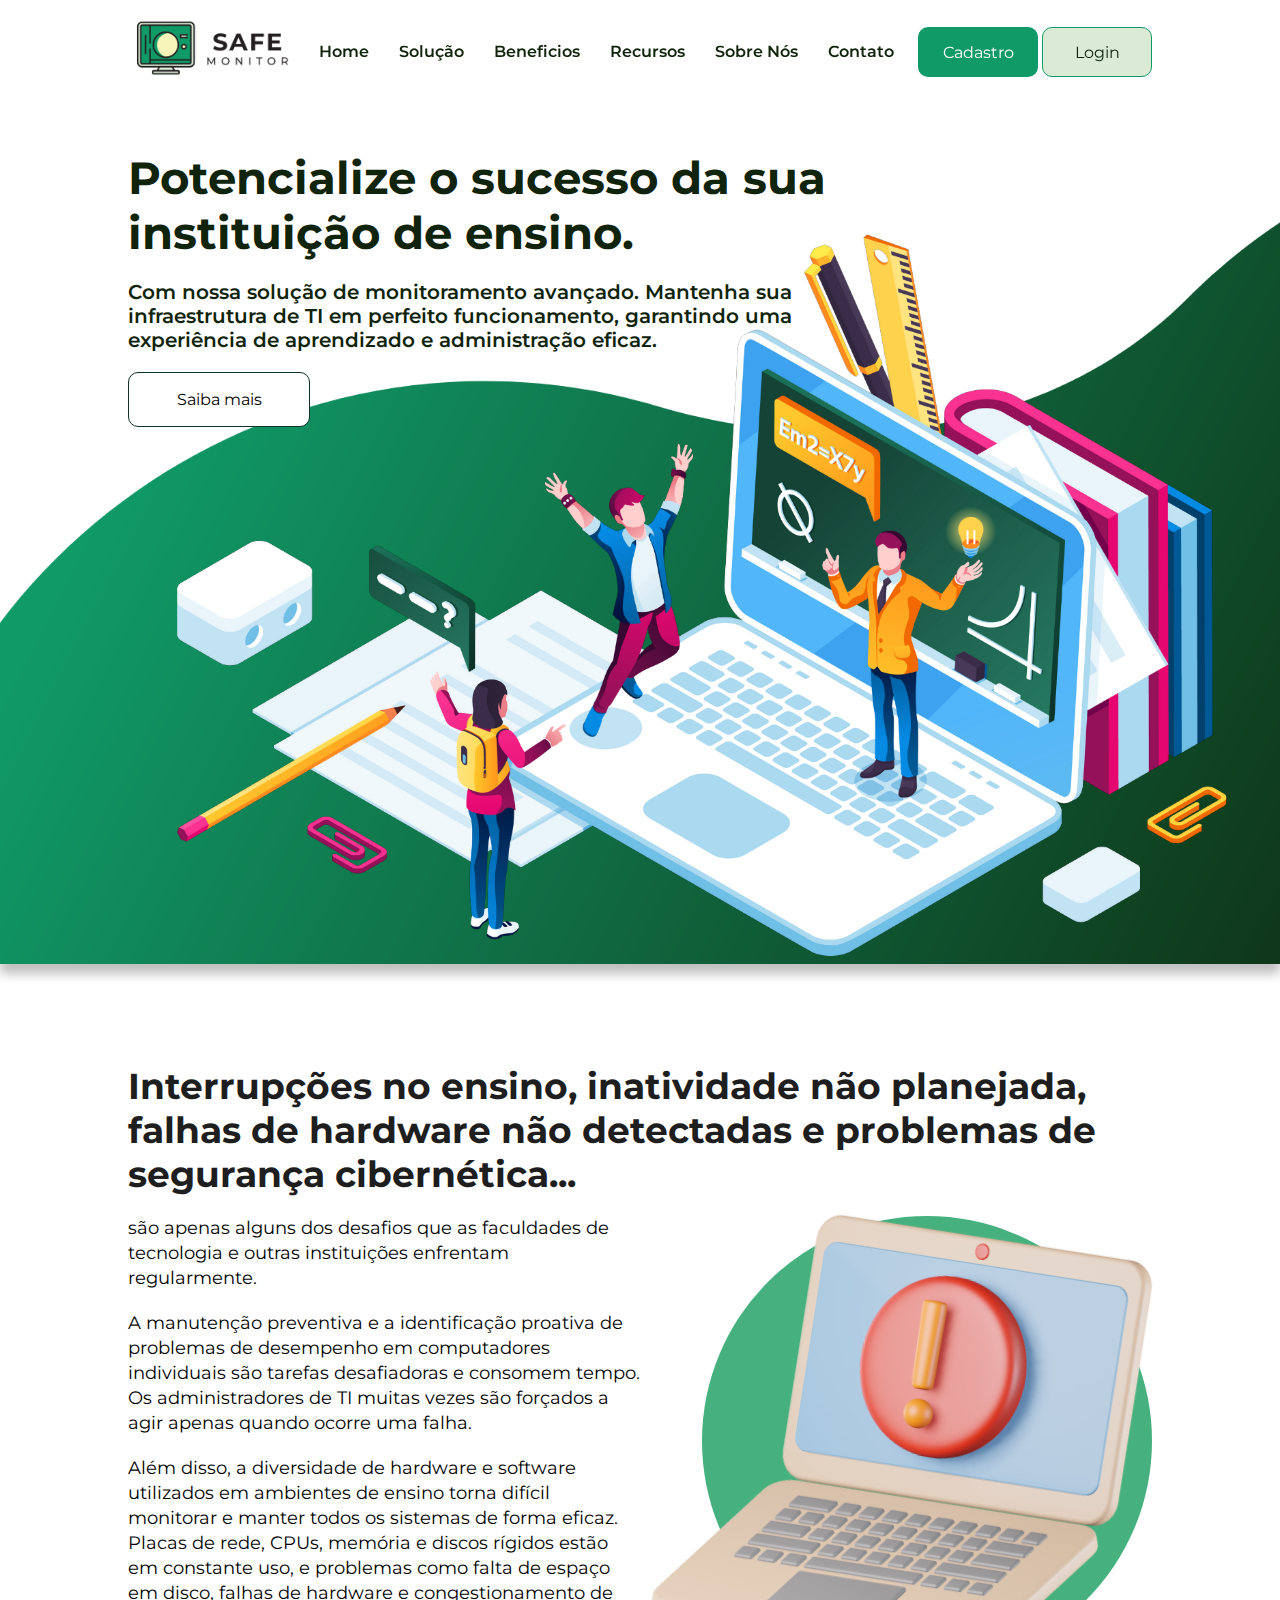
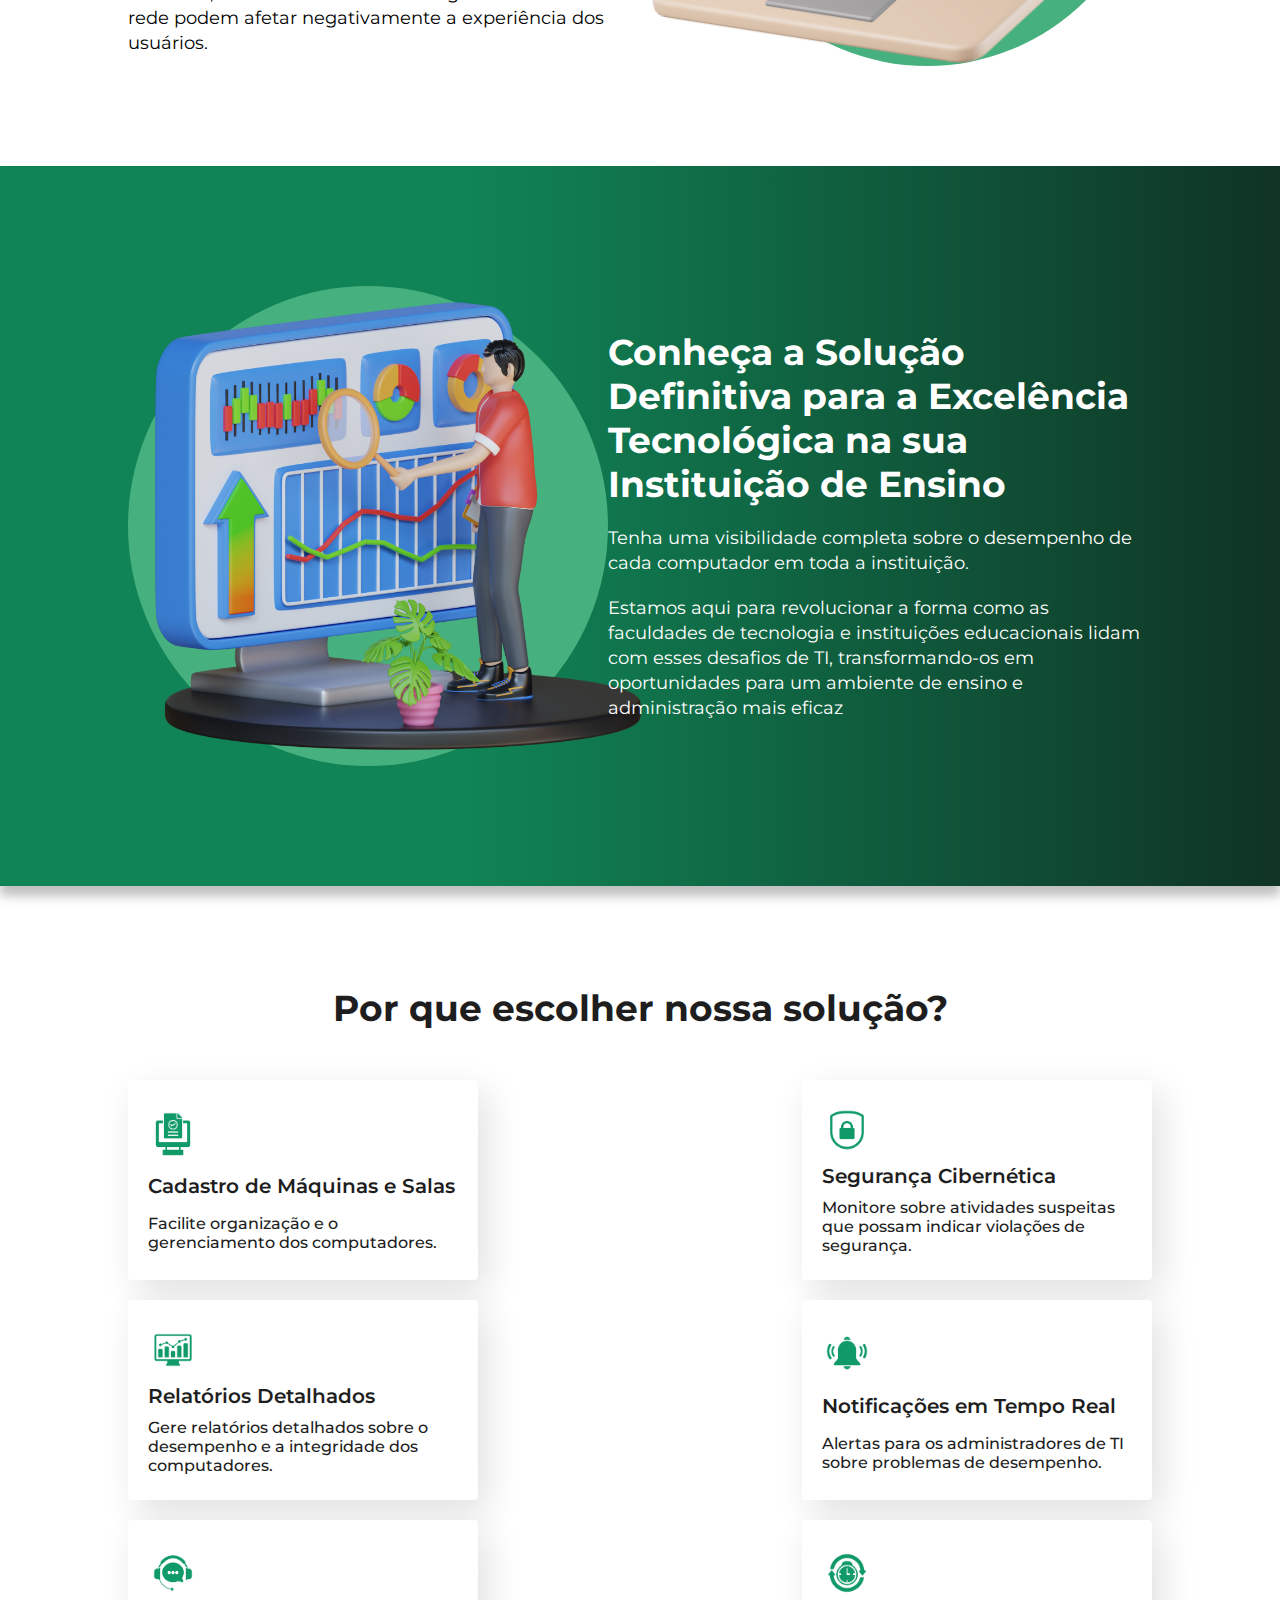
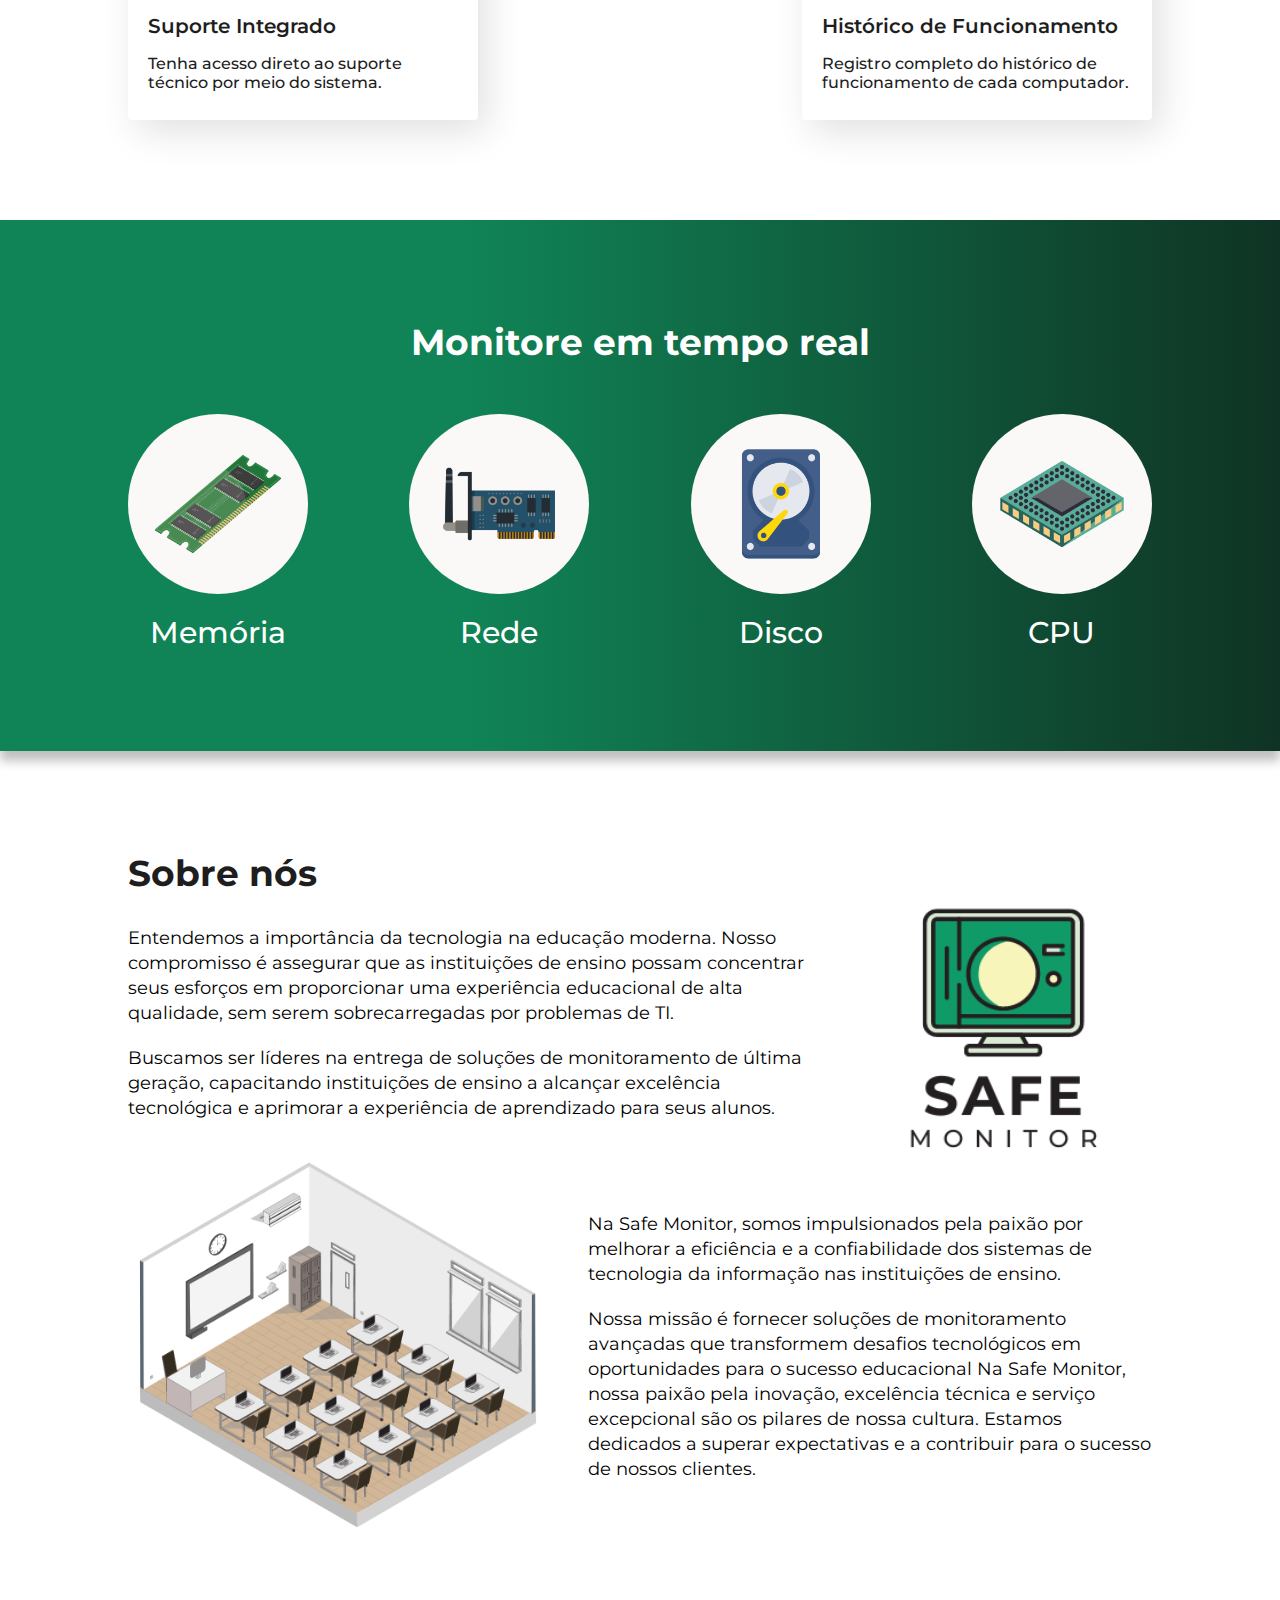
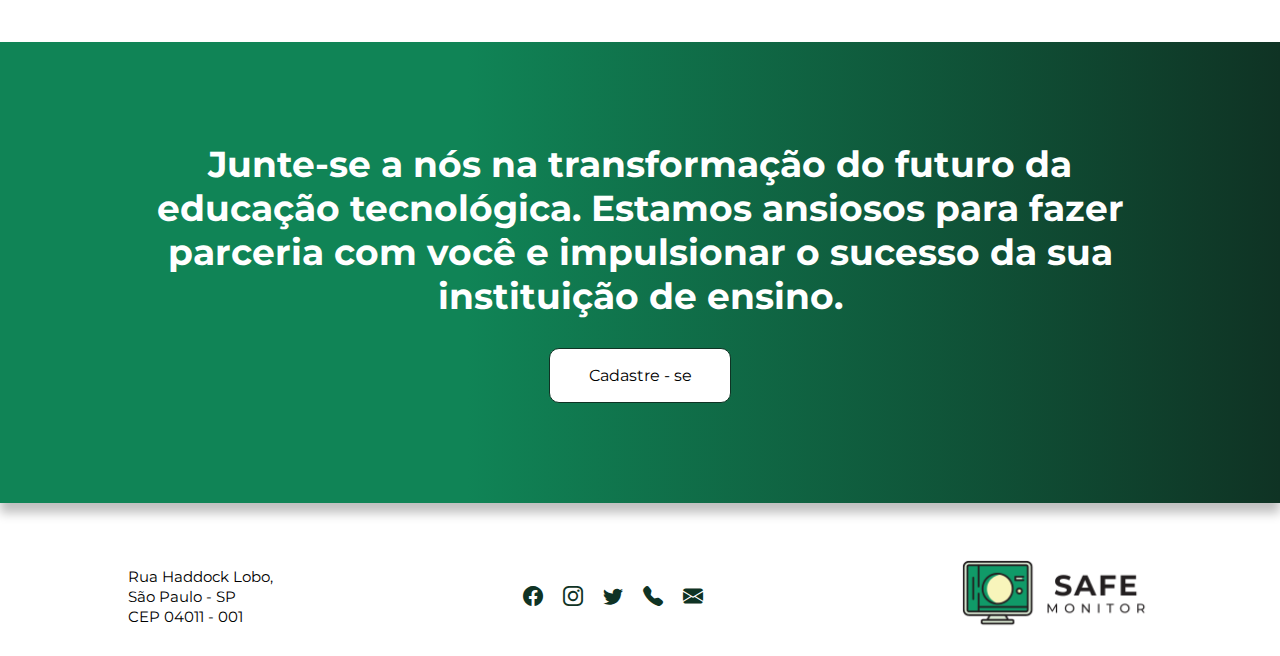
==== index.html @ 7ec637cf "@melissaSBNeves efeitos adicionados a homepage" ====
<!DOCTYPE html>
<html lang="en">

<head>
    <meta charset="UTF-8">
    <meta name="viewport" content="width=device-width, initial-scale=1.0">
    <title>Home | Safe Monitor</title>
    <link rel="stylesheet" href="./style/style.css">
    <script src="js/main.js"></script>
</head>

<body>

    <!-- COMEÇO  HEADER -->
    <header id="header">

        <div class="container">

            <div class="content">

                <div class="logo">
                    <img src="assets/logo/logo_horizontal.png" alt="">
                </div> <!--logo-->

                <nav>
                    <ul>
                        <a href="#home">
                            <li>Home</li>
                        </a>
                        <a href="#solucao">
                            <li>Solução</li>
                        </a>
                        <a href="#beneficios">
                            <li>Beneficios</li>
                        </a>
                        <a href="#recursos">
                            <li>Recursos</li>
                        </a>
                        <a href="#sobre">
                            <li>Sobre Nós</li>
                        </a>
                        <a href="./pages/contato.html">
                            <li>Contato</li>
                        </a>
                    </ul>
                </nav>

                <div class="buttons_menu">

                    <button class="btt_cadastro" onclick="acessarCadastro()">Cadastro</button>

                    <button class="btt_login" onclick="acessarLogin()">Login</button>

                </div> <!--login-cadastro-->

            </div> <!-- content -->

        </div> <!-- container -->

    </header>
    <!-- FIM -  HEADER -->


    <!-- COMEÇO - SESSÃO 1 - ÍNICIO -->
    <section class="sessao1-inicio" id="home">

        <div class="container">

            <div class="content">

                <div class="texto_inicio">

                    <h1>Potencialize o sucesso da sua <br> instituição de ensino.</h1>

                    <h3>Com nossa solução de monitoramento avançado.
                        Mantenha sua infraestrutura de TI em perfeito funcionamento, garantindo uma experiência de
                        aprendizado e administração eficaz.</h3>

                    <a id="link-problema"  href="#problema">
                        <button class="btt_saiba_mais">Saiba mais</button>
                    </a>

                </div> <!--texto-inicio-->

                <div class="img_inicio">
                    <img src="./assets/pc_banner_inicio.png" alt="">
                </div> <!--img-inicio--->

            </div><!-- content -->

        </div><!-- container -->

    </section>
    <!-- FIM - SESSÃO 1 - ÍNICIO -->


    <!-- COMEÇO - SESSÃO 2 - PROBLEMA -->
    <section class="sessao2-problema" id="problema">

        <div class="container">

            <div class="content">

                <h1 class="titulo">
                    Interrupções no ensino, inatividade não planejada, falhas de hardware não detectadas e problemas de
                    segurança cibernética...
                </h1>

                <div class="box-conteudo">

                    <div class="texto-problema">
                        <p>são apenas alguns dos desafios que as faculdades de tecnologia e outras instituições
                            enfrentam regularmente.</p>

                        <p>A manutenção preventiva e a identificação proativa de problemas de desempenho em computadores
                            individuais são tarefas desafiadoras e consomem tempo. Os administradores de TI muitas vezes
                            são forçados a agir apenas quando ocorre uma falha.
                        </p>

                        <p>
                            Além disso, a diversidade de hardware e software utilizados em ambientes de ensino torna
                            difícil monitorar e manter todos os sistemas de forma eficaz. Placas de rede, CPUs, memória
                            e discos rígidos estão em constante uso, e problemas como falta de espaço em disco, falhas
                            de hardware e congestionamento de rede podem afetar negativamente a experiência dos
                            usuários.
                        </p>
                    </div>

                    <div class="img-problema">
                        <div class="circulo">
                            <img src="./assets/notebook_alerta.png" alt="">
                        </div>

                    </div>
                </div>

            </div><!-- content -->

        </div><!-- container -->

    </section>
    <!-- FIM - SESSÃO 2 - PROBLEMA -->


    <!-- COMEÇO - SESSÃO 3 - SOLUÇÃO -->
    <section class="sessao3-solucao" id="solucao">

        <div class="container">

            <div class="content" >

                <div class="img-solucao">
                    <div class="circulo">

                        <img src="./assets/solucao.png" alt="">

                    </div>
                </div>

                <div class="texto-solucao">

                    <h1 class="titulo">Conheça a Solução Definitiva para a Excelência Tecnológica na sua Instituição de
                        Ensino</h1>

                    <p>Tenha uma visibilidade completa sobre o desempenho de cada computador em toda a instituição.</p>

                    <p>Estamos aqui para revolucionar a forma como as faculdades de tecnologia e instituições
                        educacionais lidam com esses desafios de TI, transformando-os em oportunidades para um ambiente
                        de ensino e administração mais eficaz</p>
                </div>


            </div><!-- content -->

        </div><!-- container -->

    </section>
    <!-- FIM - SESSÃO 3 - SOLUÇÃO -->


    <!-- COMEÇO - SESSÃO 4 - BENEFÍCIOS -->
    <section class="sessao4-beneficios" id="beneficios">

        <div class="container" >

            <div class="content">

                <h1 class="titulo">Por que escolher nossa solução?</h1>

                <div class="box-conteudo">
                    <div class="card">
                        <img src="./assets/recursos_icons/cadastro.png" alt="">
                        <h3>Cadastro de Máquinas e Salas</h3>
                        <p>Facilite organização e o gerenciamento dos computadores. </p>
                    </div>

                    <div class="card">
                        <img src="./assets/recursos_icons/segurança.png" alt="">
                        <h3>Segurança Cibernética</h3>
                        <p>Monitore sobre atividades suspeitas que possam indicar violações de segurança.</p>
                    </div>

                    <div class="card">
                        <img src="./assets/recursos_icons/relatóriso.png" alt="">
                        <h3>Relatórios Detalhados</h3>
                        <p>Gere relatórios detalhados sobre o desempenho e a integridade dos computadores.</p>
                    </div>

                    <div class="card">
                        <img src="./assets/recursos_icons/notificações.png" alt="">
                        <h3>Notificações em Tempo Real</h3>
                        <p>Alertas para os administradores de TI sobre problemas de desempenho.</p>
                    </div>

                    <div class="card">
                        <img src="./assets/recursos_icons/suporte.png" alt="">
                        <h3>Suporte Integrado</h3>
                        <p>Tenha acesso direto ao suporte técnico por meio do sistema.</p>
                    </div>

                    <div class="card">
                        <img src="./assets/recursos_icons/historico.png" alt="">
                        <h3>Histórico de Funcionamento</h3>
                        <p>Registro completo do histórico de funcionamento de cada computador.</p>
                    </div>
                </div>

            </div><!-- content -->

        </div><!-- container -->

    </section>
    <!-- FIM - SESSÃO 4 - BENEFÍCIOS -->


    <!-- COMEÇO - SESSÃO 5 - RECURSOS -->
    <section class="sessao5-recursos" id="recursos">

        <div class="container">

            <div class="content">

                <h1 class="titulo">Monitore em tempo real</h1>

                <div class="box-conteudo">

                    <div class="card-recursos">
                        <div class="elipse">
                            <img src="./assets/monitoramento_icons/memoria.png" alt="">
                        </div>
                        <h3>Memória</h3>
                    </div>

                    <div class="card-recursos">
                        <div class="elipse"><img src="./assets/monitoramento_icons/rede.png" alt="">
                        </div>
                        <h3>Rede</h3>
                    </div>

                    <div class="card-recursos">
                        <div class="elipse"><img src="./assets/monitoramento_icons/disco.png" alt="">
                        </div>
                        <h3>Disco</h3>
                    </div>

                    <div class="card-recursos">
                        <div class="elipse"><img src="./assets/monitoramento_icons/cpu.png" alt="">
                        </div>
                        <h3>CPU</h3>
                    </div>

                </div>

            </div><!-- content -->

        </div><!-- container -->

    </section>
    <!-- FIM - SESSÃO 5 - RECURSOS -->


    <!-- COMEÇO - SESSÃO 6 - SOBRE NÓS -->
    <section class="sessao6-sobrenos" id="sobre">

        <div class="container">

            <div class="content">

                <h1 class="titulo">Sobre nós</h1>

                <div class="conteudo pt1">
                    <div class="texto-sobrenos">
                        <p>
                            Entendemos a importância da tecnologia na educação moderna. Nosso compromisso é assegurar
                            que as instituições de ensino possam concentrar seus esforços em proporcionar uma
                            experiência educacional de alta qualidade, sem serem sobrecarregadas por problemas de TI.
                        </p>

                        <p>
                            Buscamos ser líderes na entrega de soluções de monitoramento de última geração, capacitando
                            instituições de ensino a alcançar excelência tecnológica e aprimorar a experiência de
                            aprendizado para seus alunos.
                        </p>
                    </div>
                    <div class="img-sobrenos">
                        <img src="./assets/logo/logo_SafeMonitor.png">
                    </div>
                </div>

                <div class="conteudo pt2">
                    <div class="texto-sobrenos">
                        <p>
                            Na Safe Monitor, somos impulsionados pela paixão por melhorar a eficiência e a
                            confiabilidade dos sistemas de tecnologia da informação nas instituições de ensino.
                        </p>

                        <p>
                            Nossa missão é fornecer soluções de monitoramento avançadas que transformem desafios
                            tecnológicos em oportunidades para o sucesso educacional Na Safe Monitor, nossa paixão pela
                            inovação, excelência técnica e serviço excepcional são os pilares de nossa cultura. Estamos
                            dedicados a superar expectativas e a contribuir para o sucesso de nossos clientes.
                        </p>
                    </div>
                    <div class="img-sobrenos">
                        <img src="./assets/sobre_nos.png">
                    </div>
                </div>
            </div><!-- content -->

        </div><!-- container -->

    </section>
    <!-- FIM - SESSÃO 6 - SOBRE NÓS -->


    <!-- COMEÇO - SESSÃO 7 - FINAL -->
    <section class="sessao7-final">

        <div class="container">

            <div class="content">

                <h1>Junte-se a nós na transformação do futuro da educação tecnológica. Estamos ansiosos para fazer
                    parceria com você e impulsionar o sucesso da sua instituição de ensino.</h1>

                <button class="btt_saiba_mais" onclick="acessarCadastro()">
                    Cadastre - se
                </button>

            </div><!-- content -->

        </div><!-- container -->

    </section>
    <!-- FIM - SESSÃO 7 - FINAL -->


    <!-- COMEÇO - FOOTER -->
    <footer>

        <div class="container">

            <div class="content">

                <h5 class="endereco">
                    Rua Haddock Lobo,  <br>
                    São Paulo - SP <br>
                    CEP 04011 - 001
                </h5>

                <div class="icons-contato">
                    <i class="bi bi-facebook icon"></i>
                    <i  class="bi bi-instagram icon" ></i>
                    <i  class="bi bi-twitter icon"></i>
                    <i class="bi bi-telephone-fill icon"></i>
                    <i  class="bi bi-envelope-fill icon"></i>
                </div>

                <div class="logo">
                    <img src="./assets/logo/logo_horizontal.png" alt="">
                </div>
            </div><!-- content -->

        </div><!-- container -->

    </footer>
    <!-- FIM - FOOTER -->

</body>

    <script src="./js/main.js"></script>

</html>
---- style/style.css ----
@import url("./global.css");
@import url("./nav.css");
@import url("./footer.css");
@import url("./home.css");
@import url("./contato.css");
@import url("./login.css");
@import url('https://fonts.googleapis.com/css2?family=Montserrat:ital,wght@0,100;0,200;0,300;0,400;0,500;0,600;0,700;0,800;0,900;1,200;1,300;1,400;1,500;1,600;1,700;1,800;1,900&display=swap');
@import url("https://cdn.jsdelivr.net/npm/bootstrap-icons@1.10.5/font/bootstrap-icons.css");
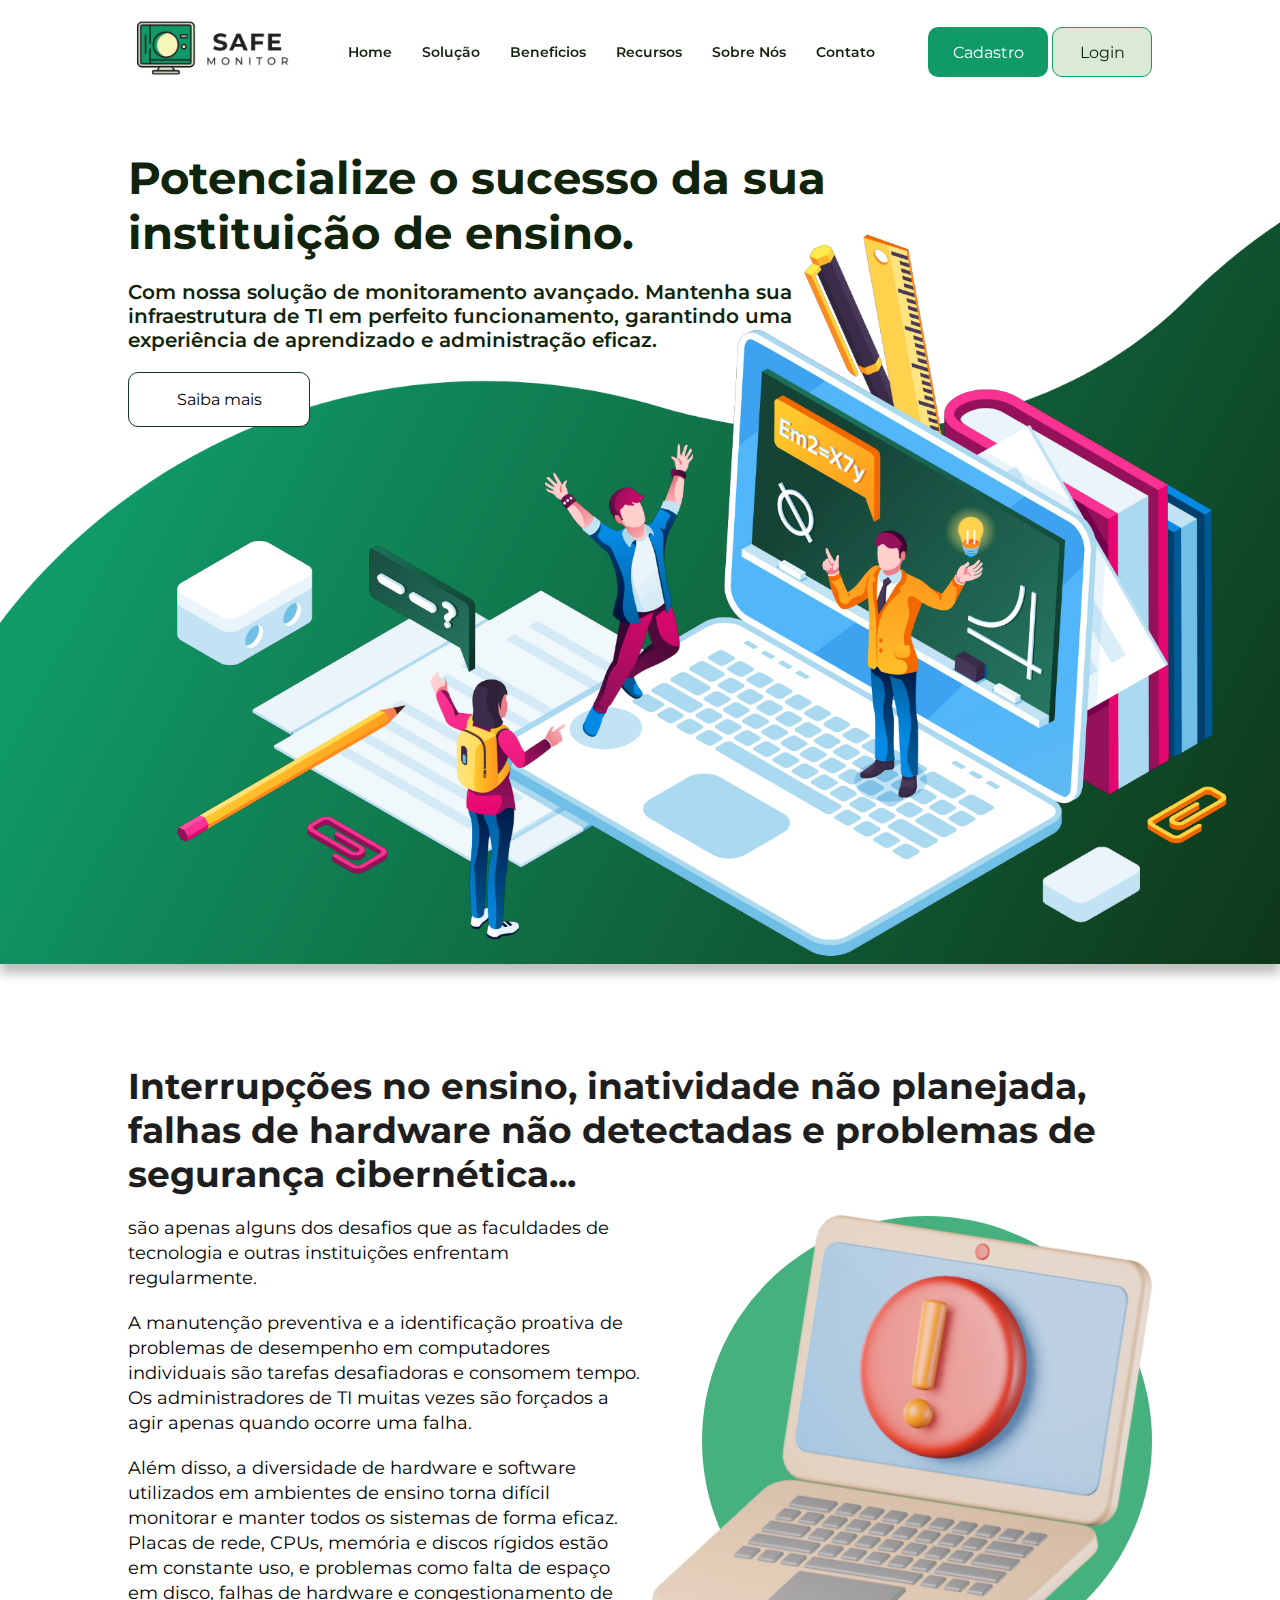
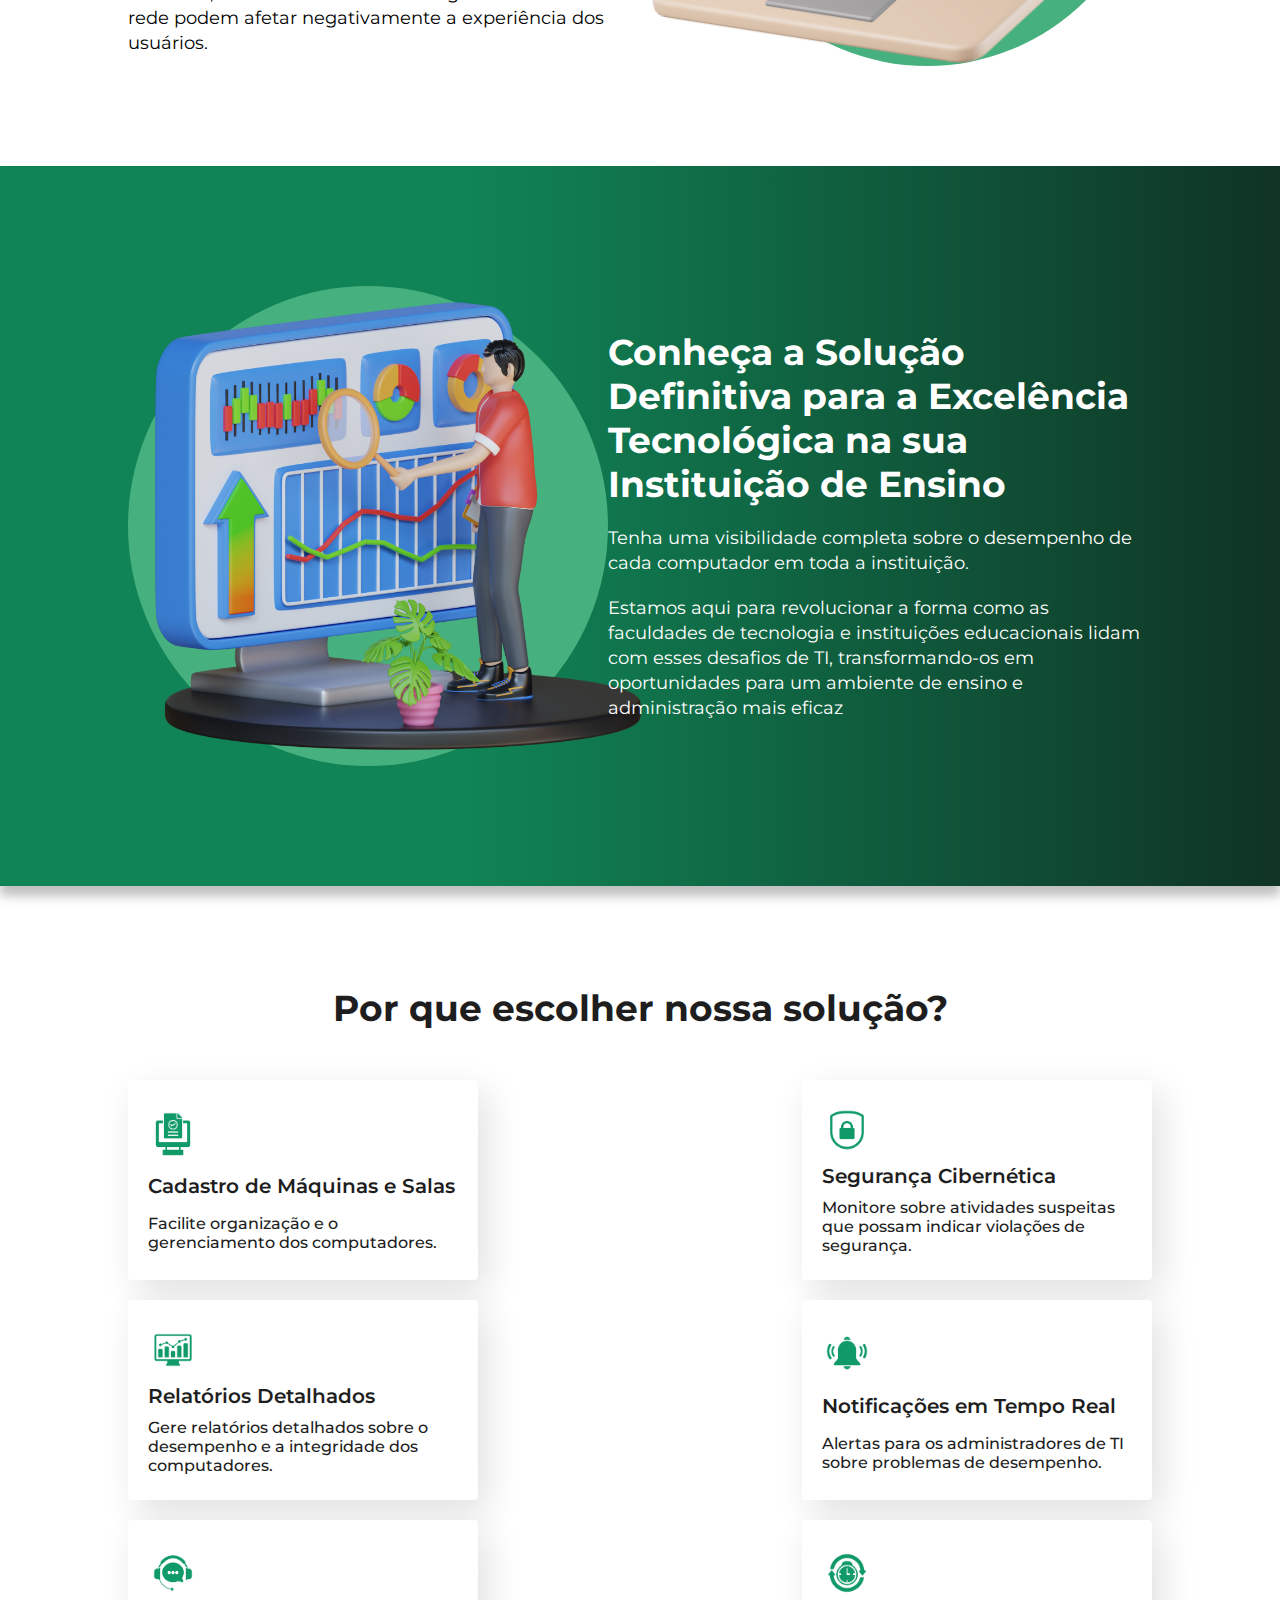
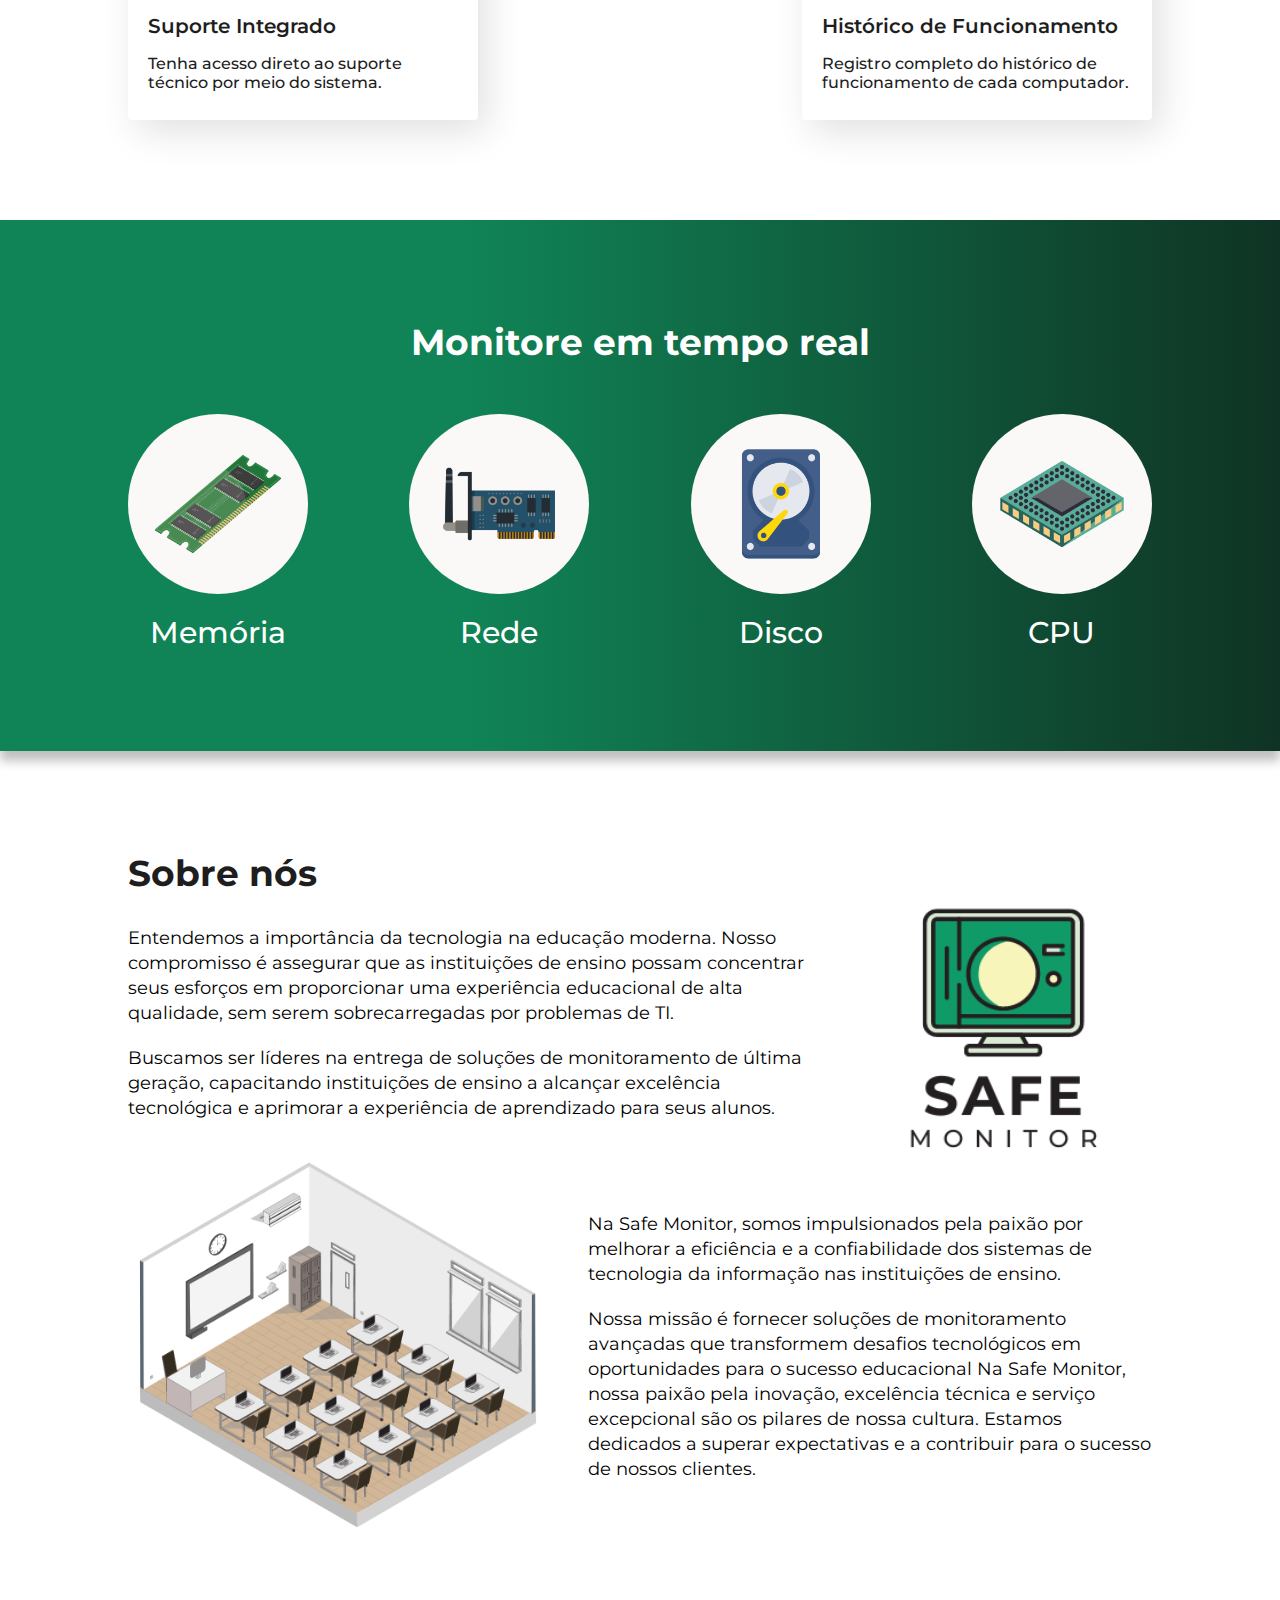
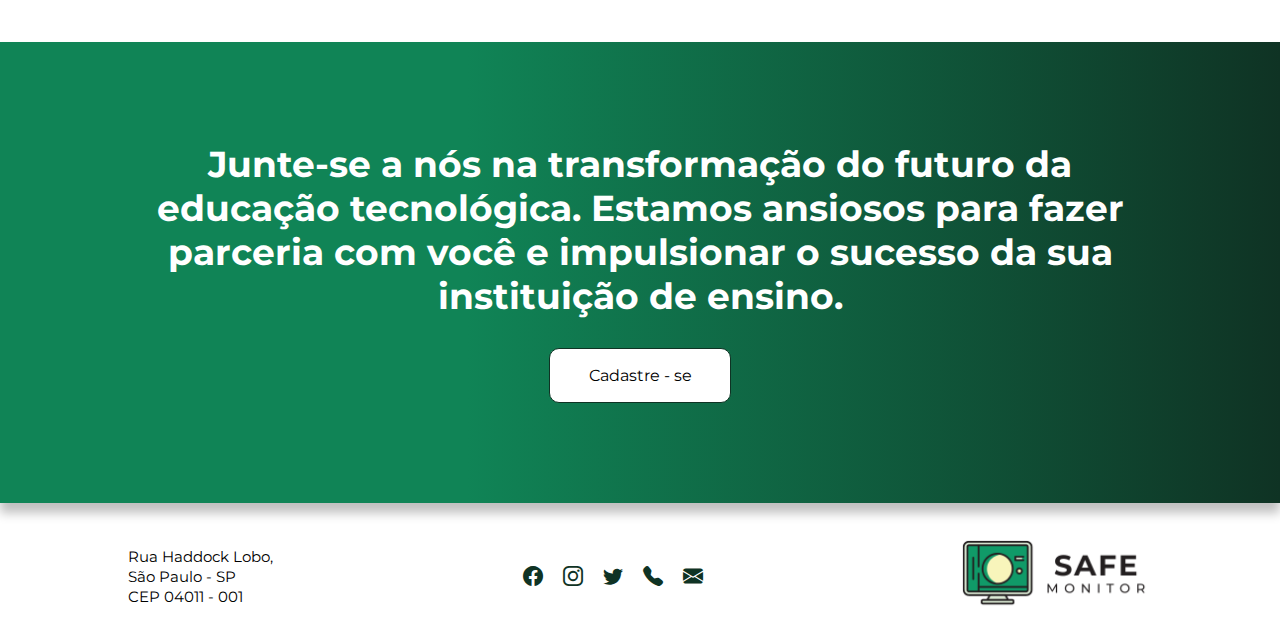
==== commit bababd88: "@melissaSBNeves padronização das páginas" ====
--- a/index.html
+++ b/index.html
@@ -19,7 +19,7 @@
             <div class="content">
 
                 <div class="logo">
-                    <img src="assets/logo/logo_horizontal.png" alt="">
+                    <img src="../assets/logo/logo_horizontal.png" alt="">
                 </div> <!--logo-->
 
                 <nav>
@@ -47,9 +47,9 @@
 
                 <div class="buttons_menu">
 
-                    <button class="btt_cadastro" onclick="acessarCadastro()">Cadastro</button>
-
-                    <button class="btt_login" onclick="acessarLogin()">Login</button>
+                    <button class="btt_cadastro" onclick="acessarCadastroDiretorio()">Cadastro</button>
+
+                    <button class="btt_login" onclick="acessarLoginDiretorio()">Login</button>
 
                 </div> <!--login-cadastro-->
 
--- a/style/style.css
+++ b/style/style.css
@@ -4,6 +4,8 @@
 @import url("./home.css");
 @import url("./contato.css");
 @import url("./login.css");
+@import url("./cadastro.css");
+@import url("./form.css");
 @import url('https://fonts.googleapis.com/css2?family=Montserrat:ital,wght@0,100;0,200;0,300;0,400;0,500;0,600;0,700;0,800;0,900;1,200;1,300;1,400;1,500;1,600;1,700;1,800;1,900&display=swap');
 @import url("https://cdn.jsdelivr.net/npm/bootstrap-icons@1.10.5/font/bootstrap-icons.css");
 
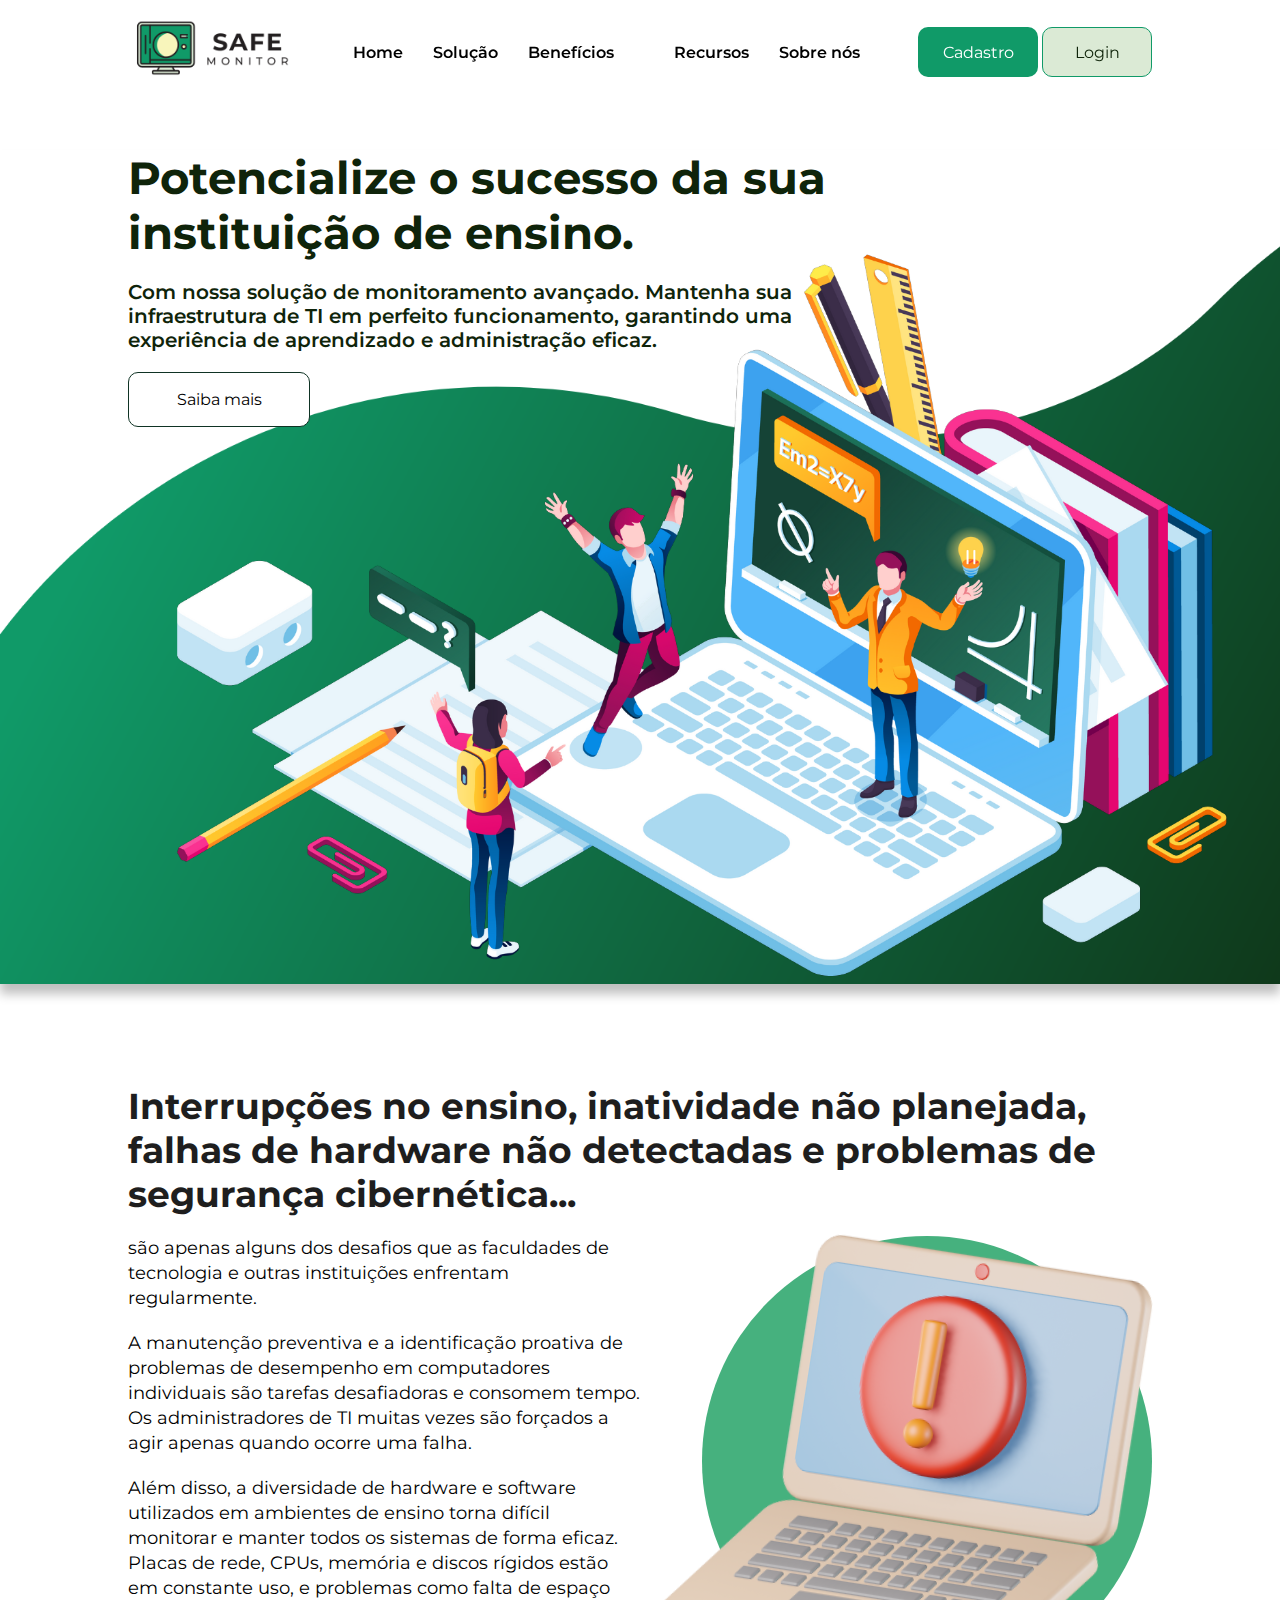
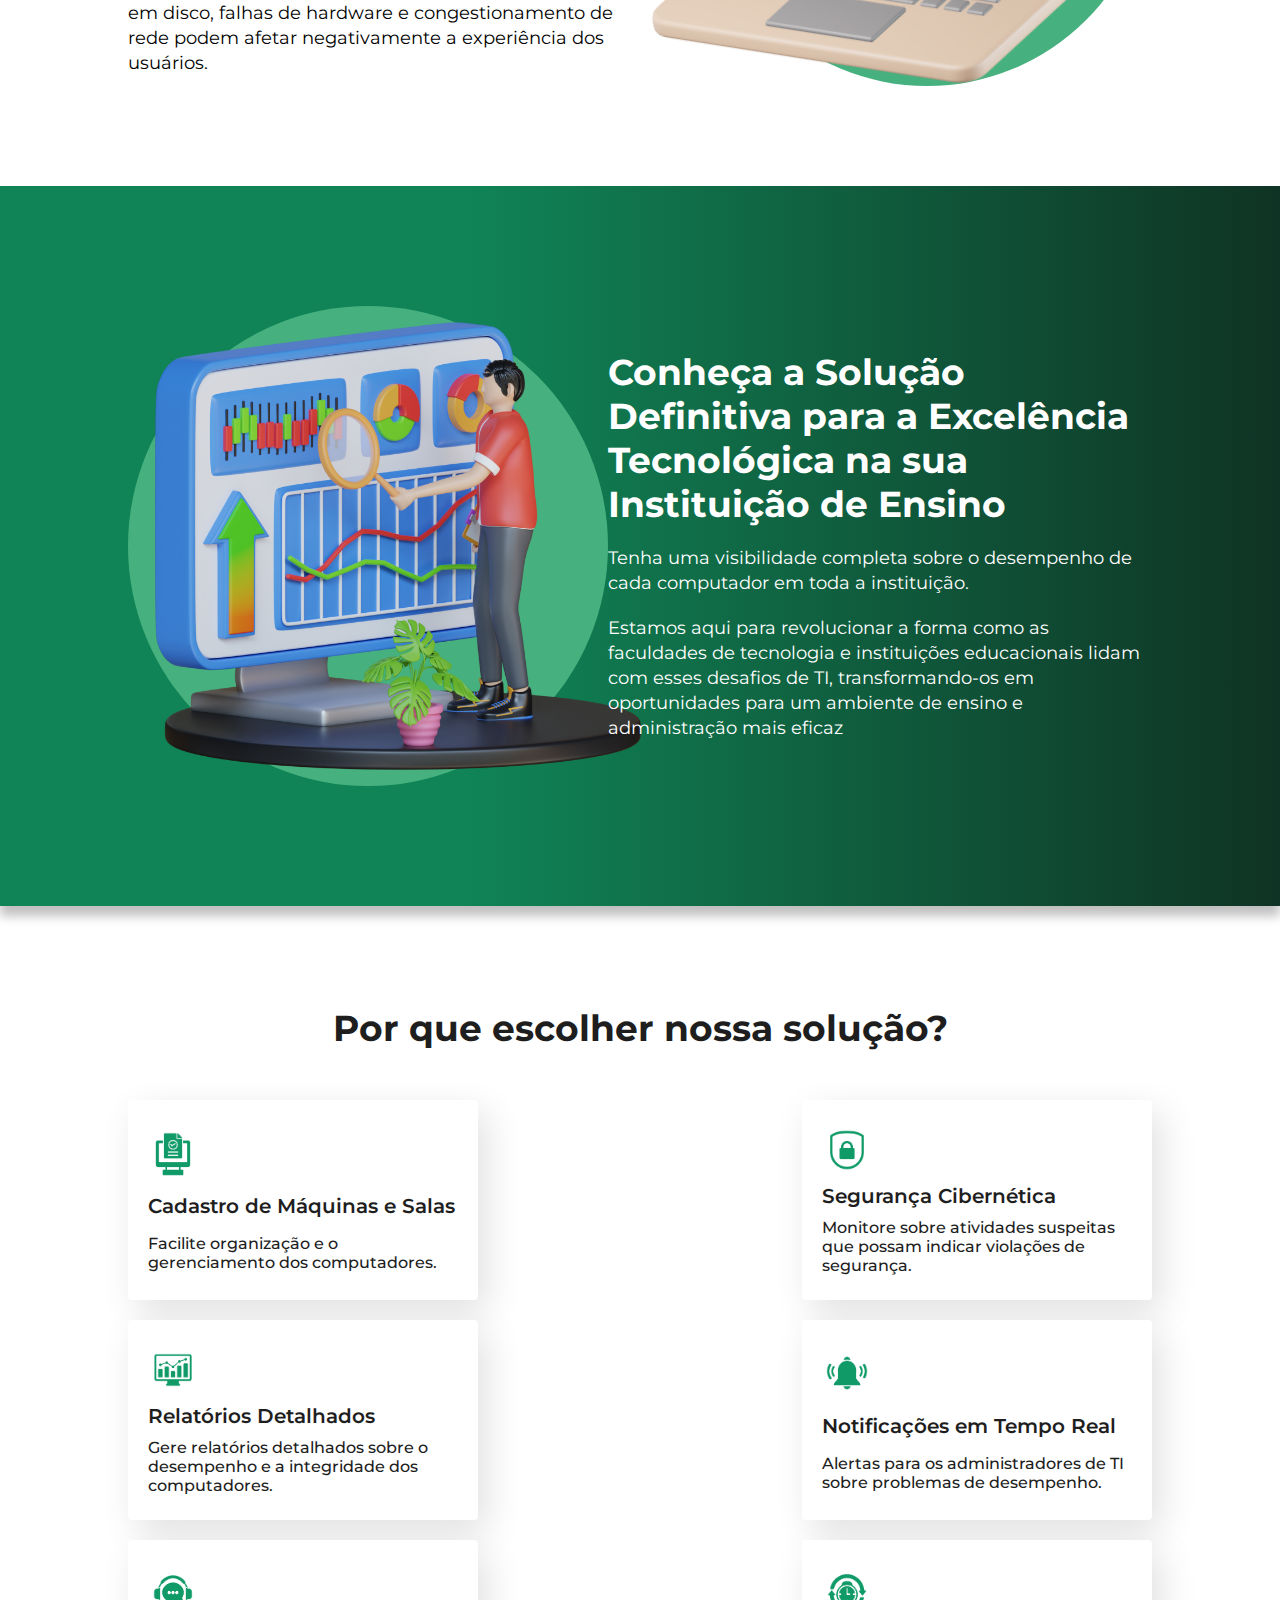
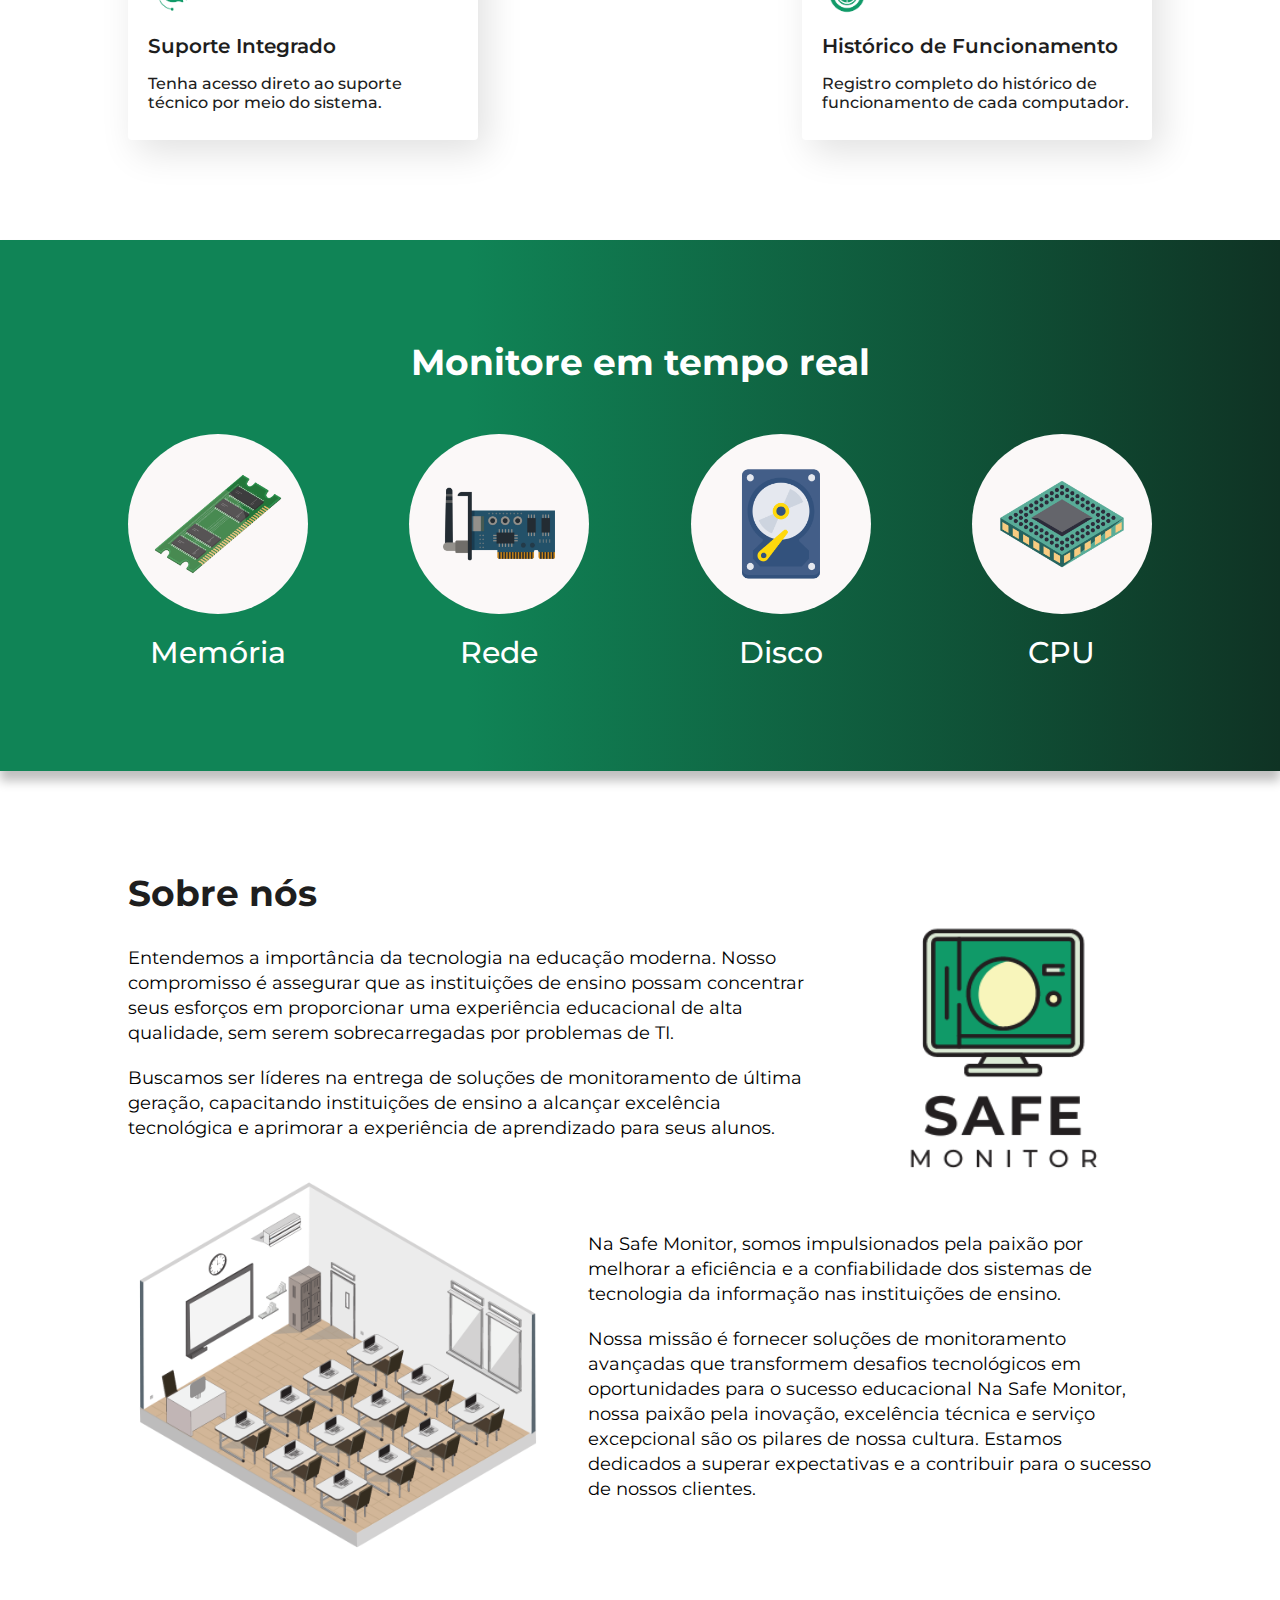
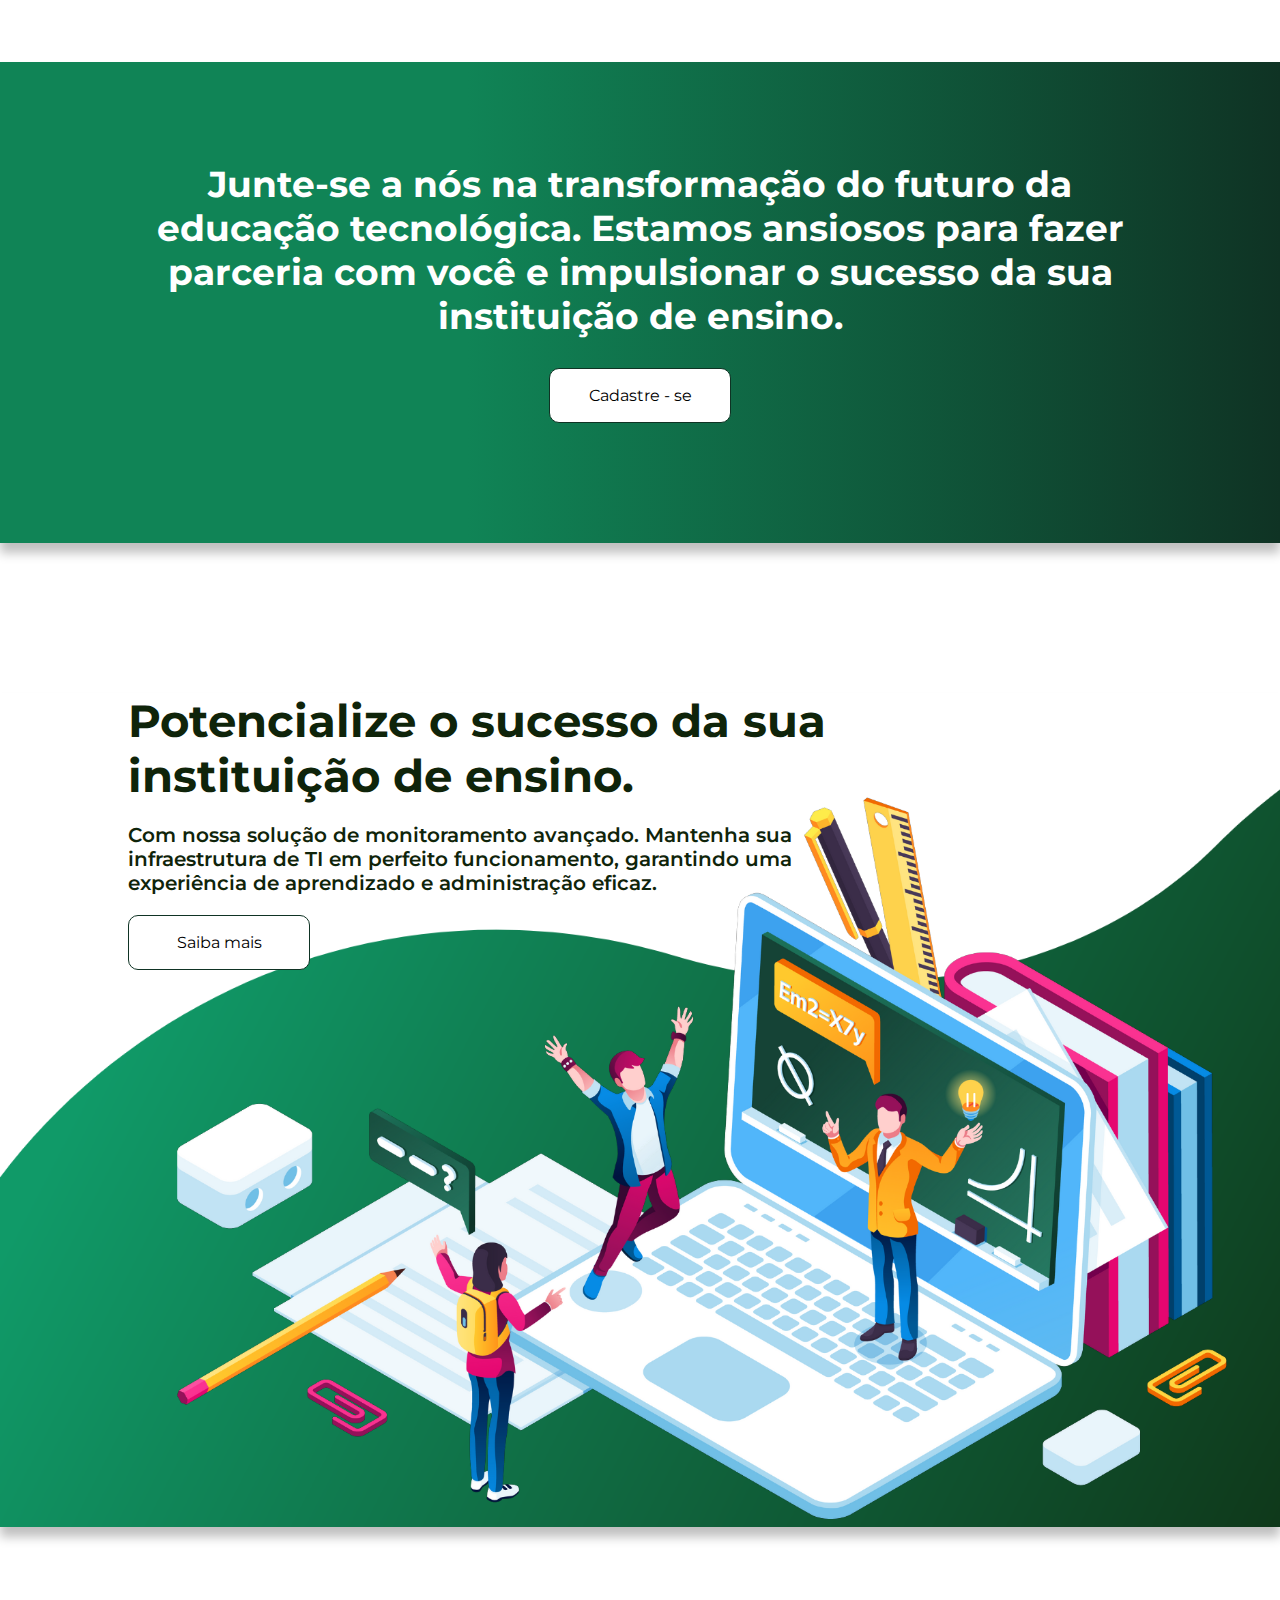
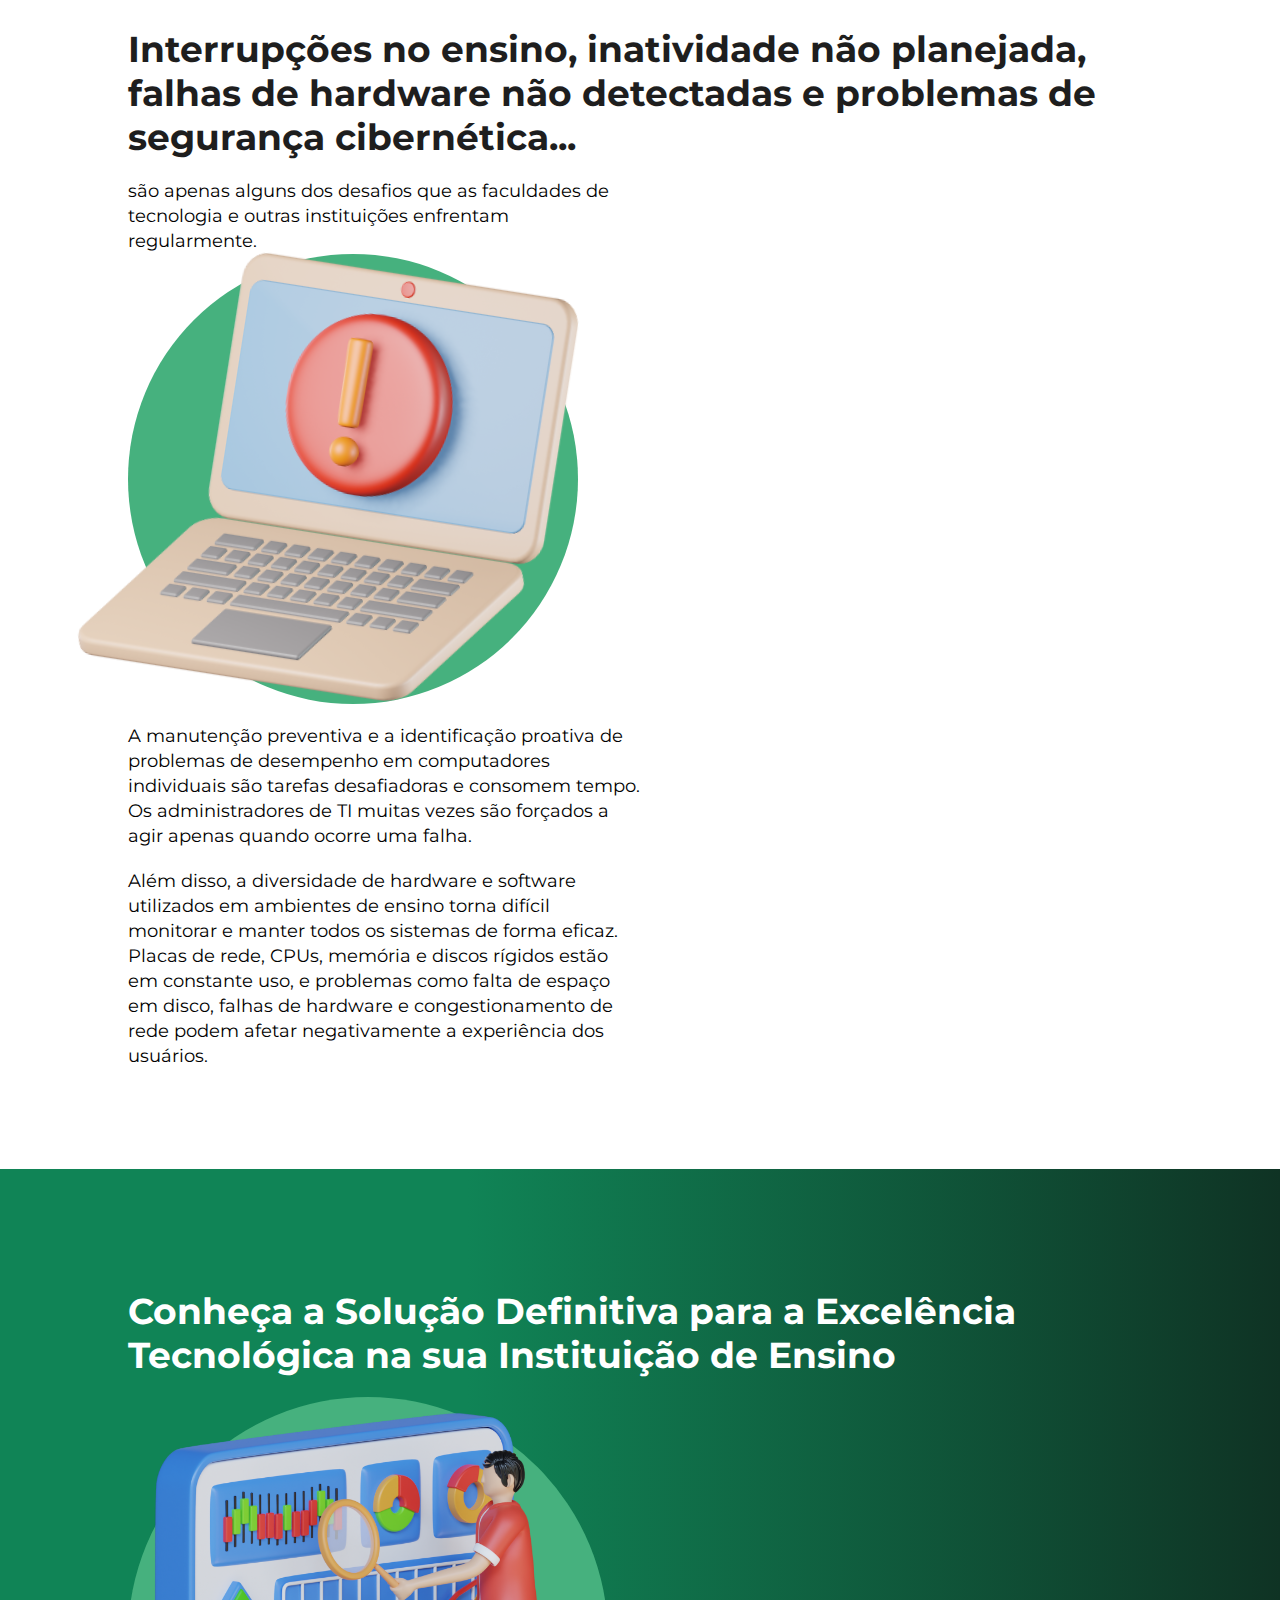
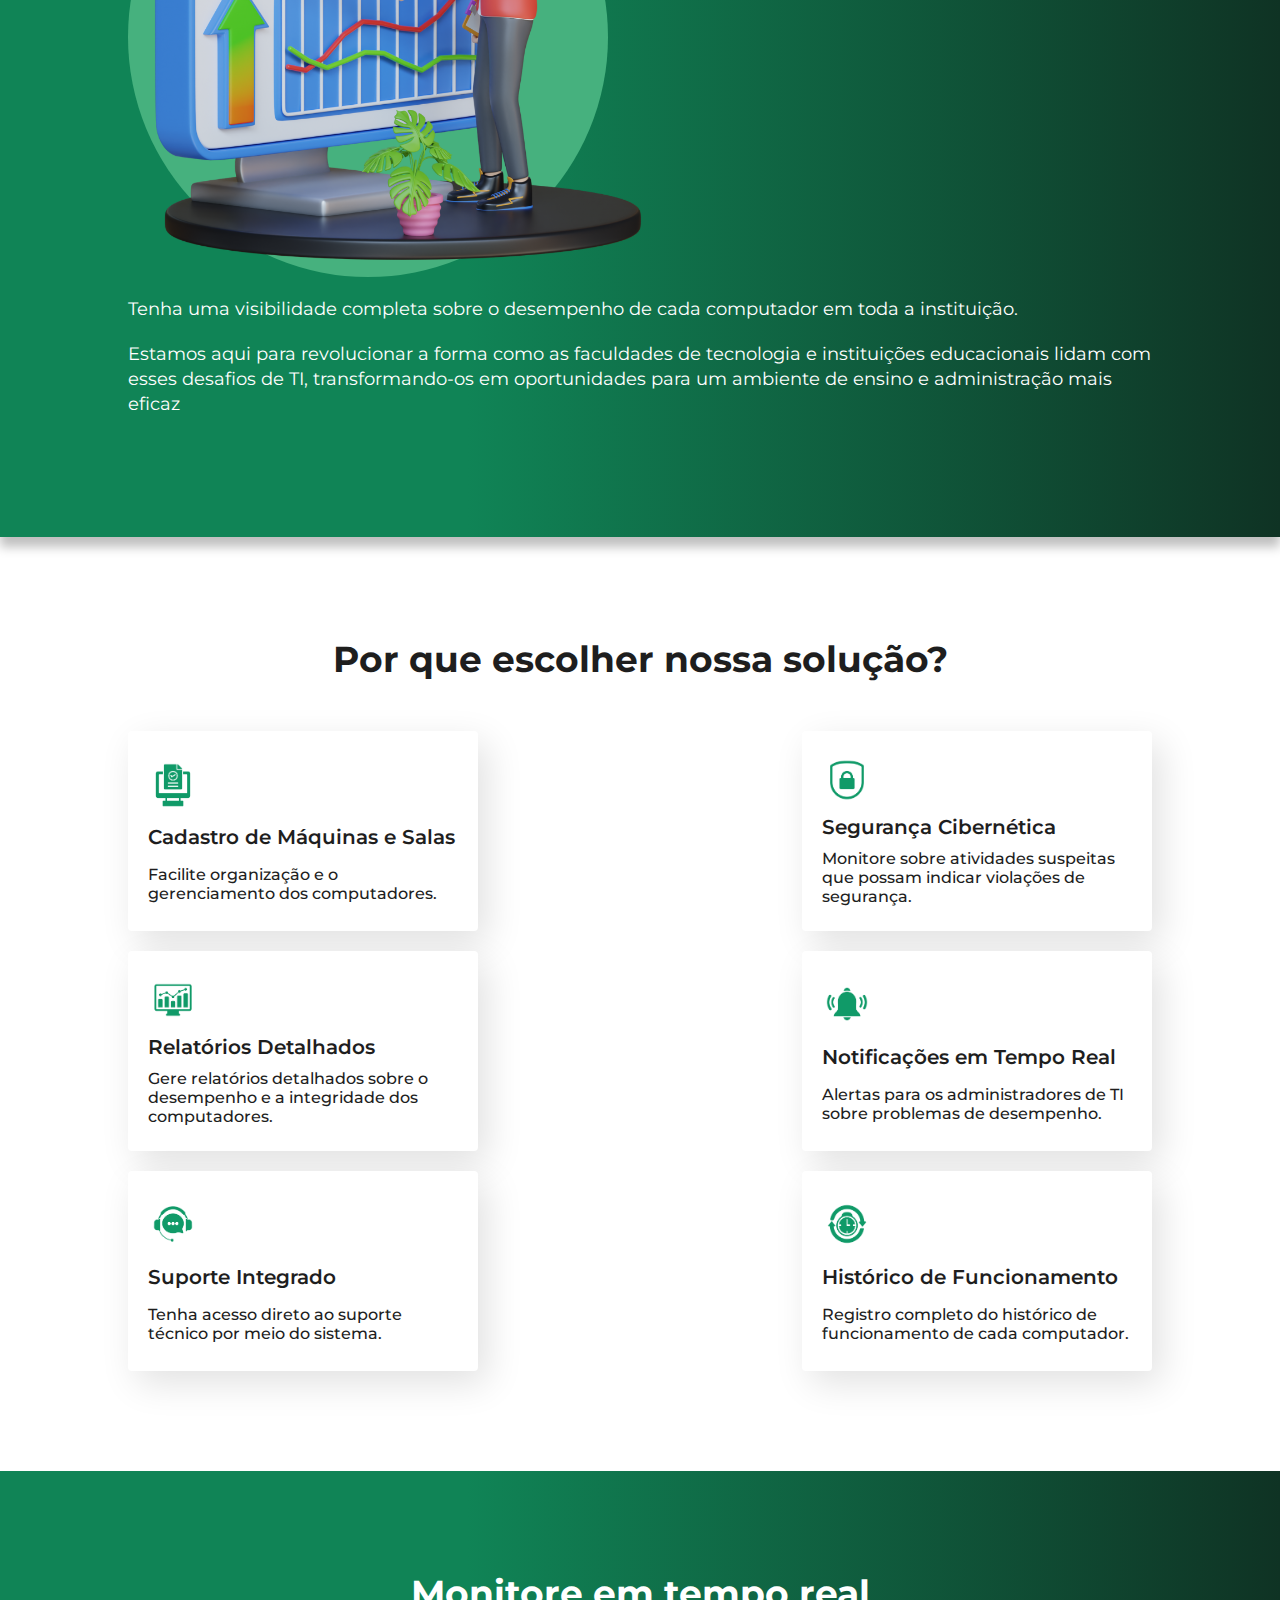
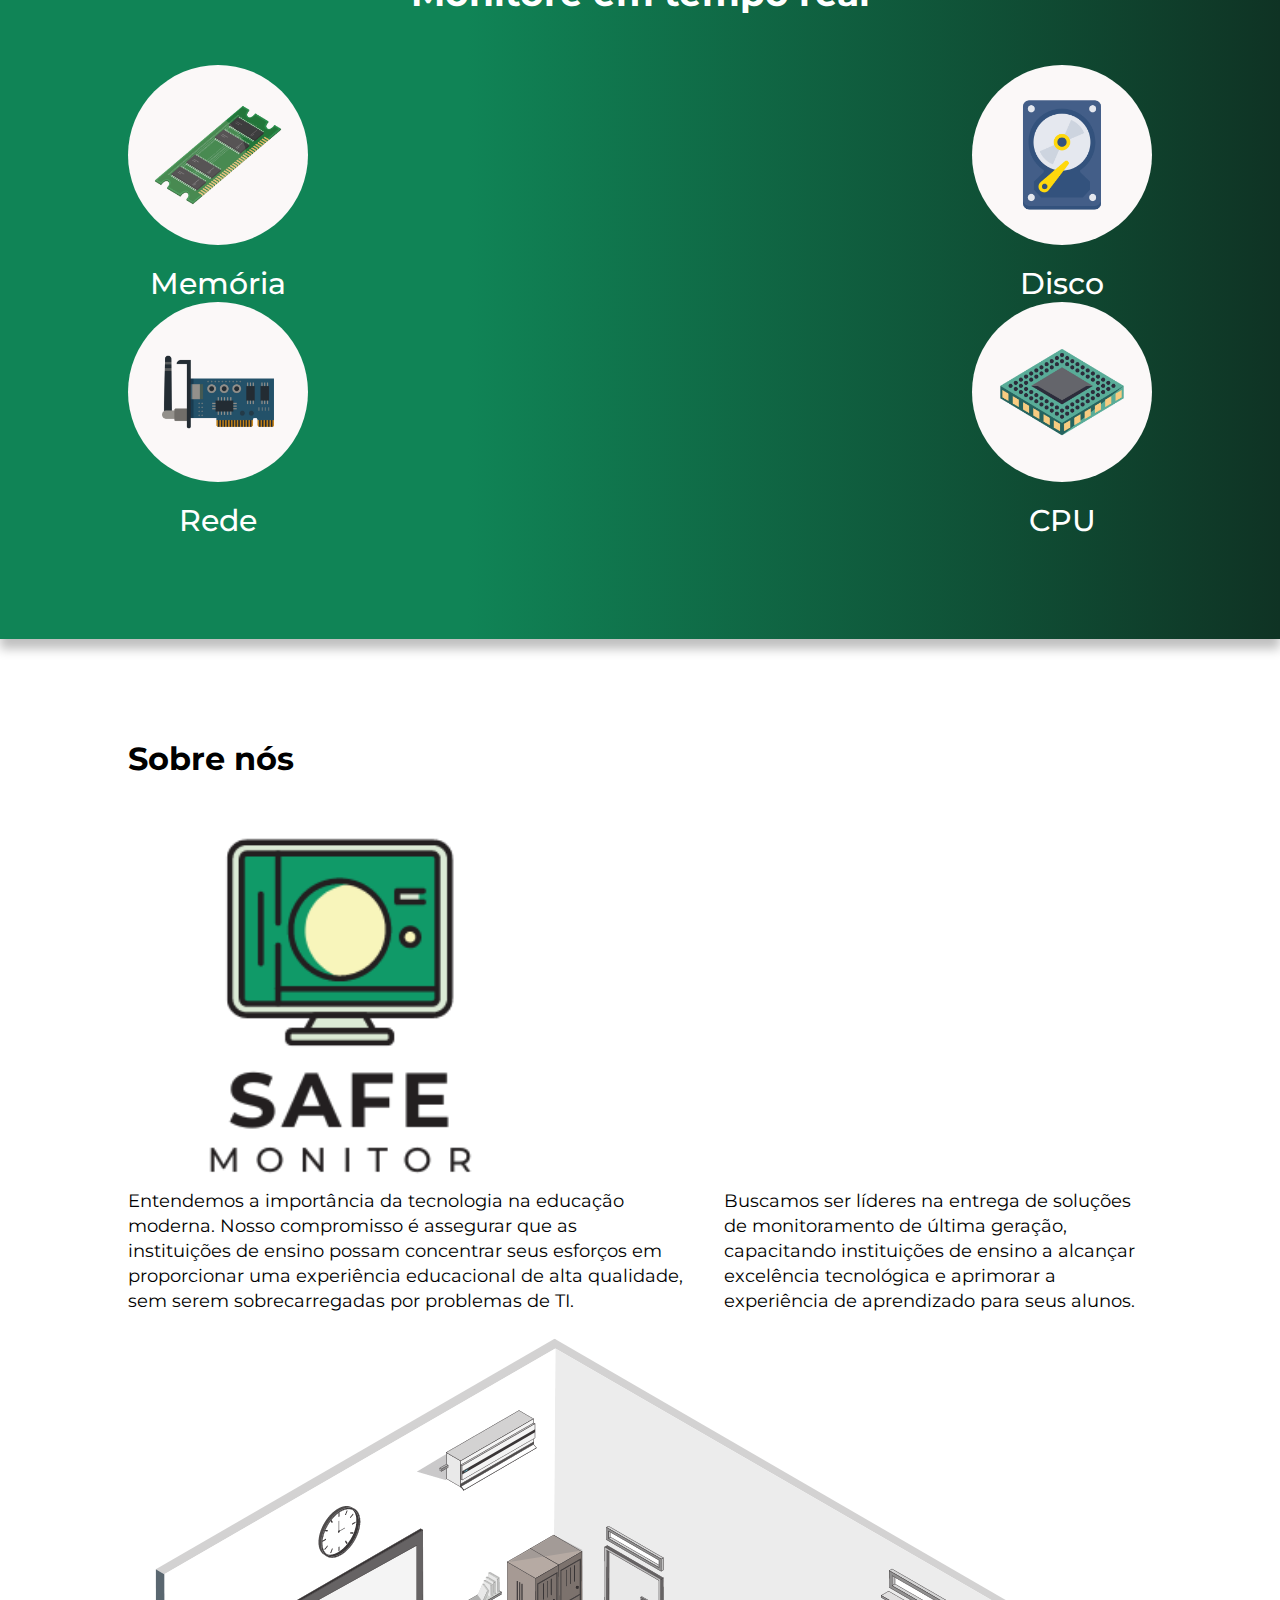
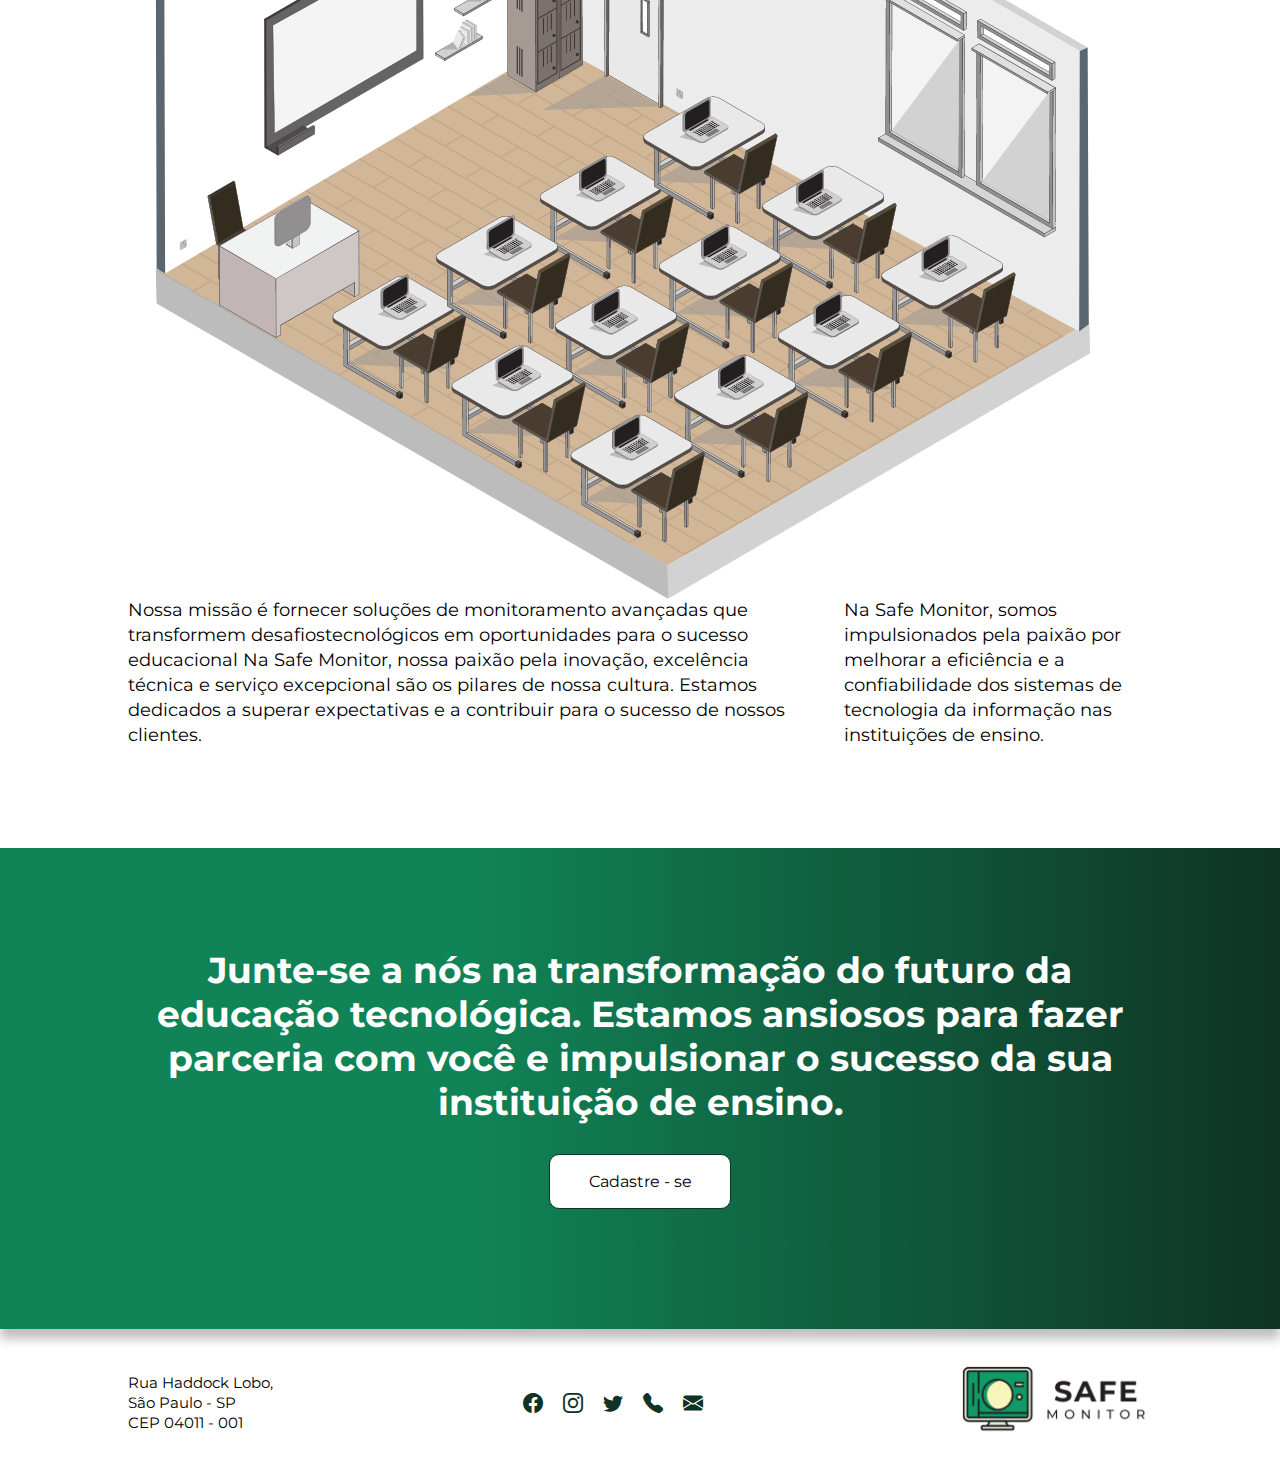
==== commit b0910e95: "@DouglasSDQ - menu flutuante concluido" ====
--- a/index.html
+++ b/index.html
@@ -6,7 +6,10 @@
     <meta name="viewport" content="width=device-width, initial-scale=1.0">
     <title>Home | Safe Monitor</title>
     <link rel="stylesheet" href="./style/style.css">
+    <link rel="stylesheet"
+        href="https://fonts.googleapis.com/css2?family=Material+Symbols+Outlined:opsz,wght,FILL,GRAD@20..48,100..700,0..1,-50..200" />
     <script src="js/main.js"></script>
+    <link rel="stylesheet" href="./style/homeMobile.css">
 </head>
 
 <body>
@@ -19,37 +22,33 @@
             <div class="content">
 
                 <div class="logo">
-                    <img src="../assets/logo/logo_horizontal.png" alt="">
+                    <img src="assets/logo/logo_horizontal.png" alt="">
                 </div> <!--logo-->
 
                 <nav>
                     <ul>
-                        <a href="#home">
+                        <a href="">
                             <li>Home</li>
                         </a>
-                        <a href="#solucao">
+                        <a href="">
                             <li>Solução</li>
                         </a>
-                        <a href="#beneficios">
-                            <li>Beneficios</li>
+                        <a href="">
+                            <li>Benefícios</li>
                         </a>
-                        <a href="#recursos">
-                            <li>Recursos</li>
-                        </a>
-                        <a href="#sobre">
-                            <li>Sobre Nós</li>
-                        </a>
-                        <a href="./pages/contato.html">
-                            <li>Contato</li>
+                        <a href=""></a>
+                        <li>Recursos</li></a>
+                        <a href="">
+                            <li>Sobre nós</li>
                         </a>
                     </ul>
                 </nav>
 
                 <div class="buttons_menu">
 
-                    <button class="btt_cadastro" onclick="acessarCadastroDiretorio()">Cadastro</button>
-
-                    <button class="btt_login" onclick="acessarLoginDiretorio()">Login</button>
+                    <button class="btt_cadastro">Cadastro</button>
+
+                    <button class="btt_login">Login</button>
 
                 </div> <!--login-cadastro-->
 
@@ -58,238 +57,634 @@
         </div> <!-- container -->
 
     </header>
-    <!-- FIM -  HEADER -->
-
-
-    <!-- COMEÇO - SESSÃO 1 - ÍNICIO -->
-    <section class="sessao1-inicio" id="home">
-
-        <div class="container">
-
-            <div class="content">
-
-                <div class="texto_inicio">
-
-                    <h1>Potencialize o sucesso da sua <br> instituição de ensino.</h1>
-
-                    <h3>Com nossa solução de monitoramento avançado.
-                        Mantenha sua infraestrutura de TI em perfeito funcionamento, garantindo uma experiência de
-                        aprendizado e administração eficaz.</h3>
-
-                    <a id="link-problema"  href="#problema">
+
+    <div class="header-mobile">
+
+        <div class="mobile-logo">
+            <img src="./assets/logo/monitor_logo_mobile.png" alt="">
+        </div>
+        <div class="hb-menu" onclick="mostrarMenu()">
+            <div class="stripe"></div>
+            <div class="stripe"></div>
+            <div class="stripe"></div>
+        </div>
+
+    </div>
+
+    <div class="menu-screen" id="menu-screen">
+        <ul>
+            <a href="#home" onclick="mostrarMenu()">
+                <li>Home</li>
+            </a>
+            <a href="#solucao" onclick="mostrarMenu()">
+                <li>Solução</li>
+            </a>
+            <a href="#beneficios" onclick="mostrarMenu()">
+                <li>Benefícios</li>
+            </a>
+            <a href="#recursos" onclick="mostrarMenu()">
+                <li>Recursos</li>
+            </a>
+            <a href="#sobrenos" onclick="mostrarMenu()">
+                <li>Sobre nós</li>
+            </a>
+
+            
+                <button class="btnLogin"><a href="./pages/login.html">Login</a></button>
+                <button class="btnCadastro"><a href="./pages/login.html">Cadastre-se</a></button>
+            
+
+        </ul>
+    </div>
+
+    <!-- COMEÇO - CONTEUDO - DESKTOP - INICIO -->
+
+    <div class="ConteudoDeskTop">
+        <section class="sessao1-inicio" id="home">
+
+            <div class="container">
+
+                <div class="content">
+
+                    <div class="texto_inicio">
+
+                        <h1>Potencialize o sucesso da sua <br> instituição de ensino.</h1>
+
+                        <h3>Com nossa solução de monitoramento avançado.
+                            Mantenha sua infraestrutura de TI em perfeito funcionamento, garantindo uma experiência de
+                            aprendizado e administração eficaz.</h3>
+
                         <button class="btt_saiba_mais">Saiba mais</button>
-                    </a>
-
-                </div> <!--texto-inicio-->
-
-                <div class="img_inicio">
-                    <img src="./assets/pc_banner_inicio.png" alt="">
-                </div> <!--img-inicio--->
-
-            </div><!-- content -->
-
-        </div><!-- container -->
-
-    </section>
-    <!-- FIM - SESSÃO 1 - ÍNICIO -->
-
-
-    <!-- COMEÇO - SESSÃO 2 - PROBLEMA -->
-    <section class="sessao2-problema" id="problema">
-
-        <div class="container">
-
-            <div class="content">
-
-                <h1 class="titulo">
-                    Interrupções no ensino, inatividade não planejada, falhas de hardware não detectadas e problemas de
-                    segurança cibernética...
-                </h1>
-
-                <div class="box-conteudo">
+
+                    </div> <!--texto-inicio-->
+
+                    <div class="img_inicio">
+                        <img src="./assets/pc_banner_inicio.png" alt="">
+                    </div> <!--img-inicio--->
+
+                </div><!-- content -->
+
+            </div><!-- container -->
+
+        </section>
+        <!-- FIM - SESSÃO 1 - ÍNICIO -->
+
+
+        <!-- COMEÇO - SESSÃO 2 - PROBLEMA -->
+        <section class="sessao2-problema" id="">
+
+            <div class="container">
+
+                <div class="content">
+
+                    <h1 class="titulo">
+                        Interrupções no ensino, inatividade não planejada, falhas de hardware não detectadas e problemas
+                        de
+                        segurança cibernética...
+                    </h1>
+
+                    <div class="box-conteudo">
+
+                        <div class="texto-problema">
+                            <p>são apenas alguns dos desafios que as faculdades de tecnologia e outras instituições
+                                enfrentam regularmente.</p>
+
+                            <p>A manutenção preventiva e a identificação proativa de problemas de desempenho em
+                                computadores
+                                individuais são tarefas desafiadoras e consomem tempo. Os administradores de TI muitas
+                                vezes
+                                são forçados a agir apenas quando ocorre uma falha.
+                            </p>
+
+                            <p>
+                                Além disso, a diversidade de hardware e software utilizados em ambientes de ensino torna
+                                difícil monitorar e manter todos os sistemas de forma eficaz. Placas de rede, CPUs,
+                                memória
+                                e discos rígidos estão em constante uso, e problemas como falta de espaço em disco,
+                                falhas
+                                de hardware e congestionamento de rede podem afetar negativamente a experiência dos
+                                usuários.
+                            </p>
+                        </div>
+
+                        <div class="img-problema">
+                            <div class="circulo">
+                                <img src="./assets/notebook_alerta.png" alt="">
+                            </div>
+
+                        </div>
+                    </div>
+
+                </div><!-- content -->
+
+            </div><!-- container -->
+
+        </section>
+        <!-- FIM - SESSÃO 2 - PROBLEMA -->
+
+
+        <!-- COMEÇO - SESSÃO 3 - SOLUÇÃO -->
+        <section class="sessao3-solucao" id="solucao">
+
+            <div class="container">
+
+                <div class="content">
+
+                    <div class="img-solucao">
+                        <div class="circulo">
+
+                            <img src="./assets/solucao.png" alt="">
+
+                        </div>
+                    </div>
+
+                    <div class="texto-solucao">
+
+                        <h1 class="titulo">Conheça a Solução Definitiva para a Excelência Tecnológica na sua Instituição
+                            de
+                            Ensino</h1>
+
+                        <p>Tenha uma visibilidade completa sobre o desempenho de cada computador em toda a instituição.
+                        </p>
+
+                        <p>Estamos aqui para revolucionar a forma como as faculdades de tecnologia e instituições
+                            educacionais lidam com esses desafios de TI, transformando-os em oportunidades para um
+                            ambiente
+                            de ensino e administração mais eficaz</p>
+                    </div>
+
+
+                </div><!-- content -->
+
+            </div><!-- container -->
+
+        </section>
+        <!-- FIM - SESSÃO 3 - SOLUÇÃO -->
+
+
+        <!-- COMEÇO - SESSÃO 4 - BENEFÍCIOS -->
+        <section class="sessao4-beneficios" id="beneficios">
+
+            <div class="container">
+
+                <div class="content">
+
+                    <h1 class="titulo">Por que escolher nossa solução?</h1>
+
+                    <div class="box-conteudo">
+                        <div class="card">
+                            <img src="./assets/recursos_icons/cadastro.png" alt="">
+                            <h3>Cadastro de Máquinas e Salas</h3>
+                            <p>Facilite organização e o gerenciamento dos computadores. </p>
+                        </div>
+
+                        <div class="card">
+                            <img src="./assets/recursos_icons/segurança.png" alt="">
+                            <h3>Segurança Cibernética</h3>
+                            <p>Monitore sobre atividades suspeitas que possam indicar violações de segurança.</p>
+                        </div>
+
+                        <div class="card">
+                            <img src="./assets/recursos_icons/relatóriso.png" alt="">
+                            <h3>Relatórios Detalhados</h3>
+                            <p>Gere relatórios detalhados sobre o desempenho e a integridade dos computadores.</p>
+                        </div>
+
+                        <div class="card">
+                            <img src="./assets/recursos_icons/notificações.png" alt="">
+                            <h3>Notificações em Tempo Real</h3>
+                            <p>Alertas para os administradores de TI sobre problemas de desempenho.</p>
+                        </div>
+
+                        <div class="card">
+                            <img src="./assets/recursos_icons/suporte.png" alt="">
+                            <h3>Suporte Integrado</h3>
+                            <p>Tenha acesso direto ao suporte técnico por meio do sistema.</p>
+                        </div>
+
+                        <div class="card">
+                            <img src="./assets/recursos_icons/historico.png" alt="">
+                            <h3>Histórico de Funcionamento</h3>
+                            <p>Registro completo do histórico de funcionamento de cada computador.</p>
+                        </div>
+                    </div>
+
+                </div><!-- content -->
+
+            </div><!-- container -->
+
+        </section>
+        <!-- FIM - SESSÃO 4 - BENEFÍCIOS -->
+
+
+        <!-- COMEÇO - SESSÃO 5 - RECURSOS -->
+        <section class="sessao5-recursos" id="recursos">
+
+            <div class="container">
+
+                <div class="content">
+
+                    <h1 class="titulo">Monitore em tempo real</h1>
+
+                    <div class="box-conteudo">
+
+                        <div class="card-recursos">
+                            <div class="elipse">
+                                <img src="./assets/monitoramento_icons/memoria.png" alt="">
+                            </div>
+                            <h3>Memória</h3>
+                        </div>
+
+                        <div class="card-recursos">
+                            <div class="elipse"><img src="./assets/monitoramento_icons/rede.png" alt="">
+                            </div>
+                            <h3>Rede</h3>
+                        </div>
+
+                        <div class="card-recursos">
+                            <div class="elipse"><img src="./assets/monitoramento_icons/disco.png" alt="">
+                            </div>
+                            <h3>Disco</h3>
+                        </div>
+
+                        <div class="card-recursos">
+                            <div class="elipse"><img src="./assets/monitoramento_icons/cpu.png" alt="">
+                            </div>
+                            <h3>CPU</h3>
+                        </div>
+
+                    </div>
+
+                </div><!-- content -->
+
+            </div><!-- container -->
+
+        </section>
+        <!-- FIM - SESSÃO 5 - RECURSOS -->
+
+
+        <!-- COMEÇO - SESSÃO 6 - SOBRE NÓS -->
+        <section class="sessao6-sobrenos" id="sobrenos">
+
+            <div class="container">
+
+                <div class="content">
+
+                    <h1 class="titulo">Sobre nós</h1>
+
+                    <div class="conteudo pt1">
+                        <div class="texto-sobrenos">
+                            <p>
+                                Entendemos a importância da tecnologia na educação moderna. Nosso compromisso é
+                                assegurar
+                                que as instituições de ensino possam concentrar seus esforços em proporcionar uma
+                                experiência educacional de alta qualidade, sem serem sobrecarregadas por problemas de
+                                TI.
+                            </p>
+
+                            <p>
+                                Buscamos ser líderes na entrega de soluções de monitoramento de última geração,
+                                capacitando
+                                instituições de ensino a alcançar excelência tecnológica e aprimorar a experiência de
+                                aprendizado para seus alunos.
+                            </p>
+                        </div>
+                        <div class="img-sobrenos">
+                            <img src="./assets/logo/logo_SafeMonitor.png">
+                        </div>
+                    </div>
+
+                    <div class="conteudo pt2">
+                        <div class="texto-sobrenos">
+                            <p>
+                                Na Safe Monitor, somos impulsionados pela paixão por melhorar a eficiência e a
+                                confiabilidade dos sistemas de tecnologia da informação nas instituições de ensino.
+                            </p>
+
+                            <p>
+                                Nossa missão é fornecer soluções de monitoramento avançadas que transformem desafios
+                                tecnológicos em oportunidades para o sucesso educacional Na Safe Monitor, nossa paixão
+                                pela
+                                inovação, excelência técnica e serviço excepcional são os pilares de nossa cultura.
+                                Estamos
+                                dedicados a superar expectativas e a contribuir para o sucesso de nossos clientes.
+                            </p>
+                        </div>
+                        <div class="img-sobrenos">
+                            <img src="./assets/sobre_nos.png">
+                        </div>
+                    </div>
+                </div><!-- content -->
+
+            </div><!-- container -->
+
+        </section>
+        <!-- FIM - SESSÃO 6 - SOBRE NÓS -->
+
+
+        <!-- COMEÇO - SESSÃO 7 - FINAL -->
+        <section class="sessao7-final">
+
+            <div class="container">
+
+                <div class="content">
+
+                    <h1>Junte-se a nós na transformação do futuro da educação tecnológica. Estamos ansiosos para fazer
+                        parceria com você e impulsionar o sucesso da sua instituição de ensino.</h1>
+
+                    <button class="btt_saiba_mais">
+                        Cadastre - se
+                    </button>
+
+                </div><!-- content -->
+
+            </div><!-- container -->
+
+        </section>
+    </div>
+
+    <!-- FIM - CONTEUDO - DESKTOP - INCIO -->
+
+    <!-- COMEÇO - CONTEUDO - MOBILE - INICIO -->
+    <div class="ConteudoMobile">
+        <section class="sessao1-inicio">
+
+            <div class="container">
+
+                <div class="content">
+
+                    <div class="texto_inicio">
+
+                        <h1>Potencialize o sucesso da sua <br> instituição de ensino.</h1>
+
+                        <h3>Com nossa solução de monitoramento avançado.
+                            Mantenha sua infraestrutura de TI em perfeito funcionamento, garantindo uma experiência de
+                            aprendizado e administração eficaz.</h3>
+
+                        <button class="btt_saiba_mais">Saiba mais</button>
+
+                    </div> <!--texto-inicio-->
+
+                    <div class="img_inicio">
+                        <img src="./assets/pc_banner_inicio.png" alt="">
+                    </div> <!--img-inicio--->
+
+                </div><!-- content -->
+
+            </div><!-- container -->
+
+        </section>
+        <!-- FIM - SESSÃO 1 - ÍNICIO -->
+
+
+        <!-- COMEÇO - SESSÃO 2 - PROBLEMA -->
+        <section class="sessao2-problema">
+
+            <div class="container">
+
+                <div class="content">
+
+                    <h1 class="titulo">
+                        Interrupções no ensino, inatividade não planejada, falhas de hardware não detectadas e problemas
+                        de
+                        segurança cibernética...
+                    </h1>
+
+
 
                     <div class="texto-problema">
-                        <p>são apenas alguns dos desafios que as faculdades de tecnologia e outras instituições
-                            enfrentam regularmente.</p>
-
-                        <p>A manutenção preventiva e a identificação proativa de problemas de desempenho em computadores
-                            individuais são tarefas desafiadoras e consomem tempo. Os administradores de TI muitas vezes
-                            são forçados a agir apenas quando ocorre uma falha.
-                        </p>
-
-                        <p>
-                            Além disso, a diversidade de hardware e software utilizados em ambientes de ensino torna
-                            difícil monitorar e manter todos os sistemas de forma eficaz. Placas de rede, CPUs, memória
-                            e discos rígidos estão em constante uso, e problemas como falta de espaço em disco, falhas
-                            de hardware e congestionamento de rede podem afetar negativamente a experiência dos
-                            usuários.
-                        </p>
-                    </div>
-
-                    <div class="img-problema">
-                        <div class="circulo">
-                            <img src="./assets/notebook_alerta.png" alt="">
-                        </div>
-
-                    </div>
-                </div>
-
-            </div><!-- content -->
-
-        </div><!-- container -->
-
-    </section>
-    <!-- FIM - SESSÃO 2 - PROBLEMA -->
-
-
-    <!-- COMEÇO - SESSÃO 3 - SOLUÇÃO -->
-    <section class="sessao3-solucao" id="solucao">
-
-        <div class="container">
-
-            <div class="content" >
-
-                <div class="img-solucao">
-                    <div class="circulo">
-
-                        <img src="./assets/solucao.png" alt="">
-
-                    </div>
-                </div>
-
-                <div class="texto-solucao">
-
-                    <h1 class="titulo">Conheça a Solução Definitiva para a Excelência Tecnológica na sua Instituição de
-                        Ensino</h1>
-
-                    <p>Tenha uma visibilidade completa sobre o desempenho de cada computador em toda a instituição.</p>
-
-                    <p>Estamos aqui para revolucionar a forma como as faculdades de tecnologia e instituições
-                        educacionais lidam com esses desafios de TI, transformando-os em oportunidades para um ambiente
-                        de ensino e administração mais eficaz</p>
-                </div>
-
-
-            </div><!-- content -->
-
-        </div><!-- container -->
-
-    </section>
-    <!-- FIM - SESSÃO 3 - SOLUÇÃO -->
-
-
-    <!-- COMEÇO - SESSÃO 4 - BENEFÍCIOS -->
-    <section class="sessao4-beneficios" id="beneficios">
-
-        <div class="container" >
-
-            <div class="content">
-
-                <h1 class="titulo">Por que escolher nossa solução?</h1>
-
-                <div class="box-conteudo">
-                    <div class="card">
-                        <img src="./assets/recursos_icons/cadastro.png" alt="">
-                        <h3>Cadastro de Máquinas e Salas</h3>
-                        <p>Facilite organização e o gerenciamento dos computadores. </p>
-                    </div>
-
-                    <div class="card">
-                        <img src="./assets/recursos_icons/segurança.png" alt="">
-                        <h3>Segurança Cibernética</h3>
-                        <p>Monitore sobre atividades suspeitas que possam indicar violações de segurança.</p>
-                    </div>
-
-                    <div class="card">
-                        <img src="./assets/recursos_icons/relatóriso.png" alt="">
-                        <h3>Relatórios Detalhados</h3>
-                        <p>Gere relatórios detalhados sobre o desempenho e a integridade dos computadores.</p>
-                    </div>
-
-                    <div class="card">
-                        <img src="./assets/recursos_icons/notificações.png" alt="">
-                        <h3>Notificações em Tempo Real</h3>
-                        <p>Alertas para os administradores de TI sobre problemas de desempenho.</p>
-                    </div>
-
-                    <div class="card">
-                        <img src="./assets/recursos_icons/suporte.png" alt="">
-                        <h3>Suporte Integrado</h3>
-                        <p>Tenha acesso direto ao suporte técnico por meio do sistema.</p>
-                    </div>
-
-                    <div class="card">
-                        <img src="./assets/recursos_icons/historico.png" alt="">
-                        <h3>Histórico de Funcionamento</h3>
-                        <p>Registro completo do histórico de funcionamento de cada computador.</p>
-                    </div>
-                </div>
-
-            </div><!-- content -->
-
-        </div><!-- container -->
-
-    </section>
-    <!-- FIM - SESSÃO 4 - BENEFÍCIOS -->
-
-
-    <!-- COMEÇO - SESSÃO 5 - RECURSOS -->
-    <section class="sessao5-recursos" id="recursos">
-
-        <div class="container">
-
-            <div class="content">
-
-                <h1 class="titulo">Monitore em tempo real</h1>
-
-                <div class="box-conteudo">
-
-                    <div class="card-recursos">
-                        <div class="elipse">
-                            <img src="./assets/monitoramento_icons/memoria.png" alt="">
-                        </div>
-                        <h3>Memória</h3>
-                    </div>
-
-                    <div class="card-recursos">
-                        <div class="elipse"><img src="./assets/monitoramento_icons/rede.png" alt="">
-                        </div>
-                        <h3>Rede</h3>
-                    </div>
-
-                    <div class="card-recursos">
-                        <div class="elipse"><img src="./assets/monitoramento_icons/disco.png" alt="">
-                        </div>
-                        <h3>Disco</h3>
-                    </div>
-
-                    <div class="card-recursos">
-                        <div class="elipse"><img src="./assets/monitoramento_icons/cpu.png" alt="">
-                        </div>
-                        <h3>CPU</h3>
-                    </div>
-
-                </div>
-
-            </div><!-- content -->
-
-        </div><!-- container -->
-
-    </section>
-    <!-- FIM - SESSÃO 5 - RECURSOS -->
-
-
-    <!-- COMEÇO - SESSÃO 6 - SOBRE NÓS -->
-    <section class="sessao6-sobrenos" id="sobre">
-
-        <div class="container">
-
-            <div class="content">
-
-                <h1 class="titulo">Sobre nós</h1>
-
-                <div class="conteudo pt1">
-                    <div class="texto-sobrenos">
+
+                        <div id="separacao">
+                            <p>são apenas alguns dos desafios que as faculdades de tecnologia e outras instituições
+                                enfrentam regularmente.</p>
+
+                            <div class="img-problema">
+                                <div class="circulo">
+                                    <img src="./assets/notebook_alerta.png" alt="">
+                                </div>
+                            </div>
+
+                        </div>
+
+                        <div id="separacao2">
+                            <p>A manutenção preventiva e a identificação proativa de problemas de desempenho em
+                                computadores
+                                individuais são tarefas desafiadoras e consomem tempo. Os administradores de TI muitas
+                                vezes
+                                são forçados a agir apenas quando ocorre uma falha.</p>
+
+                        </div>
+
+                        <div id="separacao2">
+                            <p>
+                                Além disso, a diversidade de hardware e software utilizados em ambientes de ensino torna
+                                difícil monitorar e manter todos os sistemas de forma eficaz. Placas de rede, CPUs,
+                                memória
+                                e discos rígidos estão em constante uso, e problemas como falta de espaço em disco,
+                                falhas
+                                de hardware e congestionamento de rede podem afetar negativamente a experiência dos
+                                usuários.
+                            </p>
+                        </div>
+
+
+
+
+
+
+                    </div>
+
+                </div><!-- content -->
+
+            </div><!-- container -->
+
+        </section>
+        <!-- FIM - SESSÃO 2 - PROBLEMA -->
+
+
+        <!-- COMEÇO - SESSÃO 3 - SOLUÇÃO -->
+        <section class="sessao3-solucao">
+
+            <div class="container">
+
+                <div class="content">
+
+                    <div class="conteudoContent">
+
+                        <div class="texto-solucao">
+
+                            <div class="divParaCentralizar">
+                                <div class="tituloSolucao">
+                                    <h1 class="titulo">Conheça a Solução Definitiva para a Excelência Tecnológica na sua
+                                        Instituição de Ensino</h1>
+                                </div>
+                            </div>
+                            <div class="divParaCentralizar">
+                                <div class="img-solucao">
+                                    <div class="circulo">
+
+                                        <img src="./assets/solucao.png" alt="">
+
+                                    </div>
+                                </div>
+                            </div>
+
+                            <p>Tenha uma visibilidade completa sobre o desempenho de cada computador em toda a
+                                instituição.
+                            </p>
+
+                            <p>Estamos aqui para revolucionar a forma como as faculdades de tecnologia e instituições
+                                educacionais lidam com esses desafios de TI, transformando-os em oportunidades para um
+                                ambiente
+                                de ensino e administração mais eficaz</p>
+                        </div>
+
+
+
+                    </div>
+
+                </div><!-- content -->
+
+            </div><!-- container -->
+
+        </section>
+        <!-- FIM - SESSÃO 3 - SOLUÇÃO -->
+
+
+        <!-- COMEÇO - SESSÃO 4 - BENEFÍCIOS -->
+        <section class="sessao4-beneficios">
+
+            <div class="container">
+
+                <div class="content">
+
+                    <div class="contentSessao4">
+
+                        <div class="tituloSessao4">
+
+                            <h1 class="titulo">Por que escolher nossa solução?</h1>
+
+                        </div>
+
+
+                        <div class="box-conteudo">
+                            <div class="card">
+                                <img src="./assets/recursos_icons/cadastro.png" alt="">
+                                <h3>Cadastro de Máquinas e Salas</h3>
+                                <p>Facilite organização e o gerenciamento dos computadores. </p>
+                            </div>
+
+                            <div class="card">
+                                <img src="./assets/recursos_icons/segurança.png" alt="">
+                                <h3>Segurança Cibernética</h3>
+                                <p>Monitore sobre atividades suspeitas que possam indicar violações de segurança.</p>
+                            </div>
+
+                            <div class="card">
+                                <img src="./assets/recursos_icons/relatóriso.png" alt="">
+                                <h3>Relatórios Detalhados</h3>
+                                <p>Gere relatórios detalhados sobre o desempenho e a integridade dos computadores.</p>
+                            </div>
+
+                            <div class="card">
+                                <img src="./assets/recursos_icons/notificações.png" alt="">
+                                <h3>Notificações em Tempo Real</h3>
+                                <p>Alertas para os administradores de TI sobre problemas de desempenho.</p>
+                            </div>
+
+                            <div class="card">
+                                <img src="./assets/recursos_icons/suporte.png" alt="">
+                                <h3>Suporte Integrado</h3>
+                                <p>Tenha acesso direto ao suporte técnico por meio do sistema.</p>
+                            </div>
+
+                            <div class="card">
+                                <img src="./assets/recursos_icons/historico.png" alt="">
+                                <h3>Histórico de Funcionamento</h3>
+                                <p>Registro completo do histórico de funcionamento de cada computador.</p>
+                            </div>
+
+                        </div>
+                    </div>
+
+                </div><!-- content -->
+
+            </div><!-- container -->
+
+        </section>
+        <!-- FIM - SESSÃO 4 - BENEFÍCIOS -->
+
+
+        <!-- COMEÇO - SESSÃO 5 - RECURSOS -->
+        <section class="sessao5-recursos">
+
+            <div class="container">
+
+                <div class="content">
+
+                    <h1 class="titulo">Monitore em tempo real</h1>
+
+                    <div class="box-conteudo">
+
+                        <div class="separacaoSessao5">
+
+                            <div class="card-recursos">
+                                <div class="elipse">
+                                    <img src="./assets/monitoramento_icons/memoria.png" alt="">
+                                </div>
+                                <h3>Memória</h3>
+                            </div>
+
+                            <div class="card-recursos">
+                                <div class="elipse"><img src="./assets/monitoramento_icons/rede.png" alt="">
+                                </div>
+                                <h3>Rede</h3>
+                            </div>
+
+                        </div>
+
+                        <div class="separacaoSessao5">
+
+                            <div class="card-recursos">
+                                <div class="elipse"><img src="./assets/monitoramento_icons/disco.png" alt="">
+                                </div>
+                                <h3>Disco</h3>
+                            </div>
+
+                            <div class="card-recursos">
+                                <div class="elipse"><img src="./assets/monitoramento_icons/cpu.png" alt="">
+                                </div>
+                                <h3>CPU</h3>
+                            </div>
+
+                        </div>
+
+                    </div>
+
+                </div><!-- content -->
+
+            </div><!-- container -->
+
+        </section>
+        <!-- FIM - SESSÃO 5 - RECURSOS -->
+
+
+        <!-- COMEÇO - SESSÃO 6 - SOBRE NÓS -->
+        <section class="sessao6-sobrenos">
+
+            <div class="container">
+
+                <div class="content">
+
+                    <div class="tituloSessao6">
+                        <h1>Sobre nós</h1>
+                    </div>
+
+                    <div class="img-sobrenos">
+                        <img src="./assets/logo/logo_SafeMonitor.png" alt="">
+                    </div>
+
+                    <div class="conteudo pt1">
                         <p>
                             Entendemos a importância da tecnologia na educação moderna. Nosso compromisso é assegurar
                             que as instituições de ensino possam concentrar seus esforços em proporcionar uma
@@ -302,57 +697,52 @@
                             aprendizado para seus alunos.
                         </p>
                     </div>
-                    <div class="img-sobrenos">
-                        <img src="./assets/logo/logo_SafeMonitor.png">
-                    </div>
-                </div>
-
-                <div class="conteudo pt2">
-                    <div class="texto-sobrenos">
-                        <p>
-                            Na Safe Monitor, somos impulsionados pela paixão por melhorar a eficiência e a
-                            confiabilidade dos sistemas de tecnologia da informação nas instituições de ensino.
-                        </p>
-
-                        <p>
-                            Nossa missão é fornecer soluções de monitoramento avançadas que transformem desafios
-                            tecnológicos em oportunidades para o sucesso educacional Na Safe Monitor, nossa paixão pela
-                            inovação, excelência técnica e serviço excepcional são os pilares de nossa cultura. Estamos
-                            dedicados a superar expectativas e a contribuir para o sucesso de nossos clientes.
-                        </p>
-                    </div>
-                    <div class="img-sobrenos">
-                        <img src="./assets/sobre_nos.png">
-                    </div>
-                </div>
-            </div><!-- content -->
-
-        </div><!-- container -->
-
-    </section>
-    <!-- FIM - SESSÃO 6 - SOBRE NÓS -->
-
-
-    <!-- COMEÇO - SESSÃO 7 - FINAL -->
-    <section class="sessao7-final">
-
-        <div class="container">
-
-            <div class="content">
-
-                <h1>Junte-se a nós na transformação do futuro da educação tecnológica. Estamos ansiosos para fazer
-                    parceria com você e impulsionar o sucesso da sua instituição de ensino.</h1>
-
-                <button class="btt_saiba_mais" onclick="acessarCadastro()">
-                    Cadastre - se
-                </button>
-
-            </div><!-- content -->
-
-        </div><!-- container -->
-
-    </section>
-    <!-- FIM - SESSÃO 7 - FINAL -->
+
+                    <div class="img-sobrenos-sala-grande">
+                        <img src="./assets/sobre_nos.png" alt="">
+                    </div>
+
+                    <div class="conteudo pt2">
+                        <p>Na Safe Monitor, somos impulsionados pela paixão por melhorar a eficiência e a confiabilidade
+                            dos sistemas de tecnologia da informação nas instituições de ensino.</p>
+
+                        <p>Nossa missão é fornecer soluções de monitoramento avançadas que transformem
+                            desafiostecnológicos em oportunidades para o sucesso educacional Na Safe Monitor, nossa
+                            paixão pela inovação, excelência técnica e serviço excepcional são os pilares de nossa
+                            cultura. Estamos dedicados a superar expectativas e a contribuir para o sucesso de nossos
+                            clientes.</p>
+
+                    </div>
+                </div><!-- content -->
+
+            </div><!-- container -->
+
+        </section>
+        <!-- FIM - SESSÃO 6 - SOBRE NÓS -->
+
+
+        <!-- COMEÇO - SESSÃO 7 - FINAL -->
+        <section class="sessao7-final">
+
+            <div class="container">
+
+                <div class="content">
+
+                    <h1>Junte-se a nós na transformação do futuro da educação tecnológica. Estamos ansiosos para fazer
+                        parceria com você e impulsionar o sucesso da sua instituição de ensino.</h1>
+
+                    <button class="btt_saiba_mais">
+                        Cadastre - se
+                    </button>
+
+                </div><!-- content -->
+
+            </div><!-- container -->
+
+        </section>
+
+    </div>
+    <!-- FIM - CONTEUDO - MOBILE - FINAL -->
 
 
     <!-- COMEÇO - FOOTER -->
@@ -363,17 +753,17 @@
             <div class="content">
 
                 <h5 class="endereco">
-                    Rua Haddock Lobo,  <br>
+                    Rua Haddock Lobo, <br>
                     São Paulo - SP <br>
                     CEP 04011 - 001
                 </h5>
 
                 <div class="icons-contato">
                     <i class="bi bi-facebook icon"></i>
-                    <i  class="bi bi-instagram icon" ></i>
-                    <i  class="bi bi-twitter icon"></i>
+                    <i class="bi bi-instagram icon"></i>
+                    <i class="bi bi-twitter icon"></i>
                     <i class="bi bi-telephone-fill icon"></i>
-                    <i  class="bi bi-envelope-fill icon"></i>
+                    <i class="bi bi-envelope-fill icon"></i>
                 </div>
 
                 <div class="logo">
@@ -386,8 +776,18 @@
     </footer>
     <!-- FIM - FOOTER -->
 
+
+
+
+
+
+
+
+
+
 </body>
 
-    <script src="./js/main.js"></script>
+
+<script src="./js/main.js"></script>
 
 </html>--- a/style/homeMobile.css
+++ b/style/homeMobile.css
@@ -0,0 +1,475 @@
+/* CSS - Página principal */
+
+@media only screen and (max-width: 600px) {
+
+
+    body {
+        max-width: 600px;
+    }
+
+
+    .ConteudoMobile {
+        display: flex;
+        flex-direction: column;
+    }
+
+    .ConteudoDeskTop {
+        display: none;
+    }
+
+
+    .titulo {
+        color: #1E1E1E;
+        font-size: 20px;
+        font-style: normal;
+        font-weight: 700;
+    }
+
+    .container {
+        display: flex;
+        margin: auto;
+        width: 80%;
+    }
+
+    .content {
+        width: 100%;
+        display: flex;
+        flex-direction: row;
+    }
+
+    .contentSessao4 {
+        width: 100%;
+        display: flex;
+        flex-direction: column;
+        justify-content: center;
+        align-items: center;
+    }
+
+    .conteudoContent {
+        width: 100%;
+        display: flex;
+        flex-direction: column;
+    }
+
+    /* COMEÇO MENU FLUTUANTE */
+    .menuflutuante {
+        display: none;
+        z-index: 2;
+        position: absolute;
+        width: 22%;
+        height: 34%;
+        left: 68%;
+        top: 6%
+    }
+    
+    .blocomenuflu {
+        display: flex;
+        position: absolute;
+        background-color: #303030f3;
+        width: 100%;
+        height: 100%;
+        border-radius: 10px;
+    }
+    /* FIM MENU FLUTUANTE */
+
+    .titulo {
+        color: #1E1E1E;
+        font-size: 20px;
+        font-style: normal;
+        font-weight: 700;
+    }
+
+    .separacaoSessao5 {
+        display: flex;
+        width: 100%;
+        justify-content: center;
+        align-items: center;
+        justify-content: space-between;
+    }
+
+
+    /* --------------- SESSÃO INÍCIO -----------------*/
+    .sessao1-inicio {
+        width: 100%;
+        margin-top: 150px;
+        background-image: url(../assets/gradiente_inicio.png);
+        background-repeat: no-repeat;
+        background-size: cover;
+        box-shadow: 0px 10px 10px 0px rgba(0, 0, 0, 0.25);
+    }
+
+    .sessao1-inicio .content {
+        flex-direction: column;
+    }
+
+    .sessao1-inicio h1 {
+        color: #0F240A;
+        font-size: 20px;
+        font-style: normal;
+        font-weight: 700;
+    }
+
+    .sessao1-inicio h3 {
+        color: #0F240A;
+        font-size: 15px;
+        font-style: normal;
+        font-weight: 600;
+        line-height: normal;
+
+    }
+
+    .sessao1-inicio .img_inicio {
+        display: flex;
+        justify-content: right;
+        background-size: cover;
+    }
+
+    .sessao1-inicio .texto_inicio {
+        width: 70%;
+        display: flex;
+        flex-direction: column;
+        gap: 20px;
+
+    }
+
+    .sessao1-inicio img {
+        width: 270px;
+        margin-right: -60px;
+        margin-top: -200px;
+        z-index: 1;
+    }
+
+
+    /* --------------- SESSÃO PROBLEMA ---------------*/
+    .sessao2-problema {
+        padding: 100px 0px;
+    }
+
+    .separacaoDivs {
+        width: 100%;
+        display: flex;
+    }
+
+    .sessao2-problema .content {
+        flex-direction: column;
+        gap: 20px;
+    }
+
+    .sessao2-problema .box-conteudo {
+        width: 100%;
+        display: flex;
+        justify-content: space-between;
+        align-content: center;
+        gap: 40px;
+    }
+
+    .texto-problema {
+        width: 100%;
+        display: flex;
+    }
+
+    #separacao {
+        display: flex;
+        align-items: center;
+        justify-content: center;
+        width: 100%;
+
+    }
+
+    h1.titulo {
+        font-size: 20px;
+    }
+
+    .img-problema {
+        margin-left: 10px;
+        display: flex;
+        height: 150px;
+
+    }
+
+    .circulo {
+
+        align-items: center;
+        justify-content: center;
+        width: 150px;
+        height: 150px;
+        border-radius: 500px;
+        background: #46B17E;
+
+    }
+
+    .sessao2-problema img {
+        display: flex;
+        align-self: center;
+        margin-left: -30px;
+        width: 200px;
+        height: 200px;
+        transform: rotate(8.898deg);
+    }
+
+
+    /* --------------- SESSÃO SOLUÇÃO ---------------*/
+
+    .sessao3-solucao {
+        padding: 10px 0px;
+        background: linear-gradient(270deg, #0F3324 0%, #108456 63.54%);
+        box-shadow: 0px 10px 10px 0px rgba(0, 0, 0, 0.25);
+
+    }
+
+    .sessao3-solucao .content {
+        display: flex;
+        align-items: center;
+        gap: 70px;
+        padding: 20px 0px;
+
+    }
+
+    .img-solucao {
+        display: flex;
+        justify-content: center;
+        width: 100%;
+    }
+
+    .sessao3-solucao img {
+        width: 250px;
+        margin-right: 45px;
+    }
+
+    .sessao3-solucao .circulo {
+        width: 250px;
+        height: 250px;
+        fill: rgba(173, 255, 226, 0.62);
+
+    }
+
+    .texto-solucao {
+        display: flex;
+        flex-direction: column;
+        gap: 20px;
+    }
+
+    .divParaCentralizar {
+        display: flex;
+        width: 100%;
+        justify-content: center;
+        align-items: center;
+    }
+
+    .tituloSolucao {
+        display: flex;
+        width: 70%;
+        align-items: center;
+        justify-content: center;
+    }
+
+    .tituloSessao6 {
+        display: flex;
+        width: 100%;
+        align-items: center;
+        justify-content: center;
+        font-size: 30px;
+    }
+
+    .texto-solucao h1 {
+        color: white;
+    }
+
+    .texto-solucao p {
+        color: white;
+    }
+
+    /* --------------- SESSÃO BENEFÍCIOS ---------------*/
+    .sessao4-beneficios {
+        padding: 20px 0px;
+    }
+
+    .sessao4-beneficios h1 {
+        text-align: center;
+        margin-bottom: 30px;
+    }
+
+    .sessao4-beneficios .content {
+        flex-direction: column;
+    }
+
+
+    .sessao4-beneficios .card {
+        width: 100%;
+        height: 200px;
+        border-radius: 5px;
+        background: white;
+        box-shadow: 9px 12px 37px 0px rgba(0, 0, 0, 0.12);
+        margin-top: 20px;
+        padding: 20px;
+        display: flex;
+        flex-direction: column;
+        justify-content: space-around;
+
+    }
+
+    .sessao4-beneficios .card img {
+        width: 50px;
+    }
+
+    .sessao4-beneficios .card p {
+        color: #1E1E1E;
+        font-size: 16px;
+        font-style: normal;
+        font-weight: 500;
+        line-height: normal;
+    }
+
+    .sessao4-beneficios .card h3 {
+        color: #1E1E1E;
+        font-size: 20px;
+        font-style: normal;
+        font-weight: 600;
+        line-height: normal;
+    }
+
+    /* --------------- SESSÃO RECURSOS---------------*/
+    .sessao5-recursos {
+        padding: 100px 0px;
+        background: linear-gradient(270deg, #0F3324 0%, #108456 63.54%);
+        box-shadow: 0px 10px 10px 0px rgba(0, 0, 0, 0.25);
+    }
+
+    .sessao5-recursos .content {
+        flex-direction: column;
+        gap: 50px;
+    }
+
+    .sessao5-recursos h1 {
+        font-size: 30px;
+        text-align: center;
+        color: white;
+    }
+
+    .sessao5-recursos .box-conteudo {
+        display: flex;
+        flex-direction: column;
+        justify-content: space-between;
+    }
+
+    .card-recursos {
+        display: flex;
+        flex-direction: column;
+        align-items: center;
+        justify-content: center;
+        gap: 20px;
+        color: white;
+    }
+
+    .sessao5-recursos .elipse {
+        width: 180px;
+        height: 180px;
+        background-color: #FBF8F8;
+        border-radius: 50%;
+
+        display: flex;
+        align-items: center;
+        justify-content: center;
+    }
+
+    .card-recursos img {
+        width: 140px;
+    }
+
+    .card-recursos h3 {
+        color: #FFF;
+        text-align: center;
+        font-size: 30px;
+        font-style: normal;
+        font-weight: 500;
+        line-height: normal;
+    }
+
+
+    /* --------------- SESSÃO SOBRE NÓS---------------*/
+    .sessao6-sobrenos {
+        display: flex;
+        width: 100%;
+        flex-direction: column;
+        padding: 20px 0px;
+    }
+
+    .sessao6-sobrenos .content {
+        flex-direction: column;
+    }
+
+    .conteudo {
+        display: flex;
+        flex-direction: column;
+        margin-top: -30px;
+        display: flex;
+        align-items: center;
+    }
+
+    .pt1 {
+        display: flex;
+        margin-top: 10px;
+    }
+
+    .pt2 {
+        margin-top: 20px;
+        flex-direction: column;
+        margin-bottom: 100px;
+    }
+
+    .img-sobrenos {
+        margin-top: 20px;
+        margin-bottom: 20px;
+        display: flex;
+        width: 100%;
+        justify-content: center;
+    }
+
+    .img-sobrenos-sala-grande {
+        margin-top: 30px;
+        margin-top: 20px;
+        margin-bottom: 20px;
+        display: flex;
+        width: 100%;
+        justify-content: center;
+    }
+
+    .img-sobrenos-sala-grande img {
+        width: 500px;
+    }
+
+    .img-sobrenos img {
+        width: 300px;
+    }
+
+    .texto-sobrenos {
+        height: 100%;
+        display: flex;
+        flex-direction: column;
+        gap: 20px;
+        align-items: center;
+        justify-content: center;
+
+    }
+
+    /* --------------- SESSÃO FINAL---------------*/
+    .sessao7-final {
+        padding: 100px 0px;
+        background: linear-gradient(270deg, #0F3324 0%, #108456 63.54%);
+        box-shadow: 0px 10px 10px 0px rgba(0, 0, 0, 0.25);
+    }
+
+    .sessao7-final .content {
+        flex-direction: column;
+        align-items: center;
+        justify-content: center;
+        gap: 30px;
+    }
+
+    .sessao7-final h1 {
+        text-align: center;
+        color: white;
+        font-size: 36px;
+    }
+
+}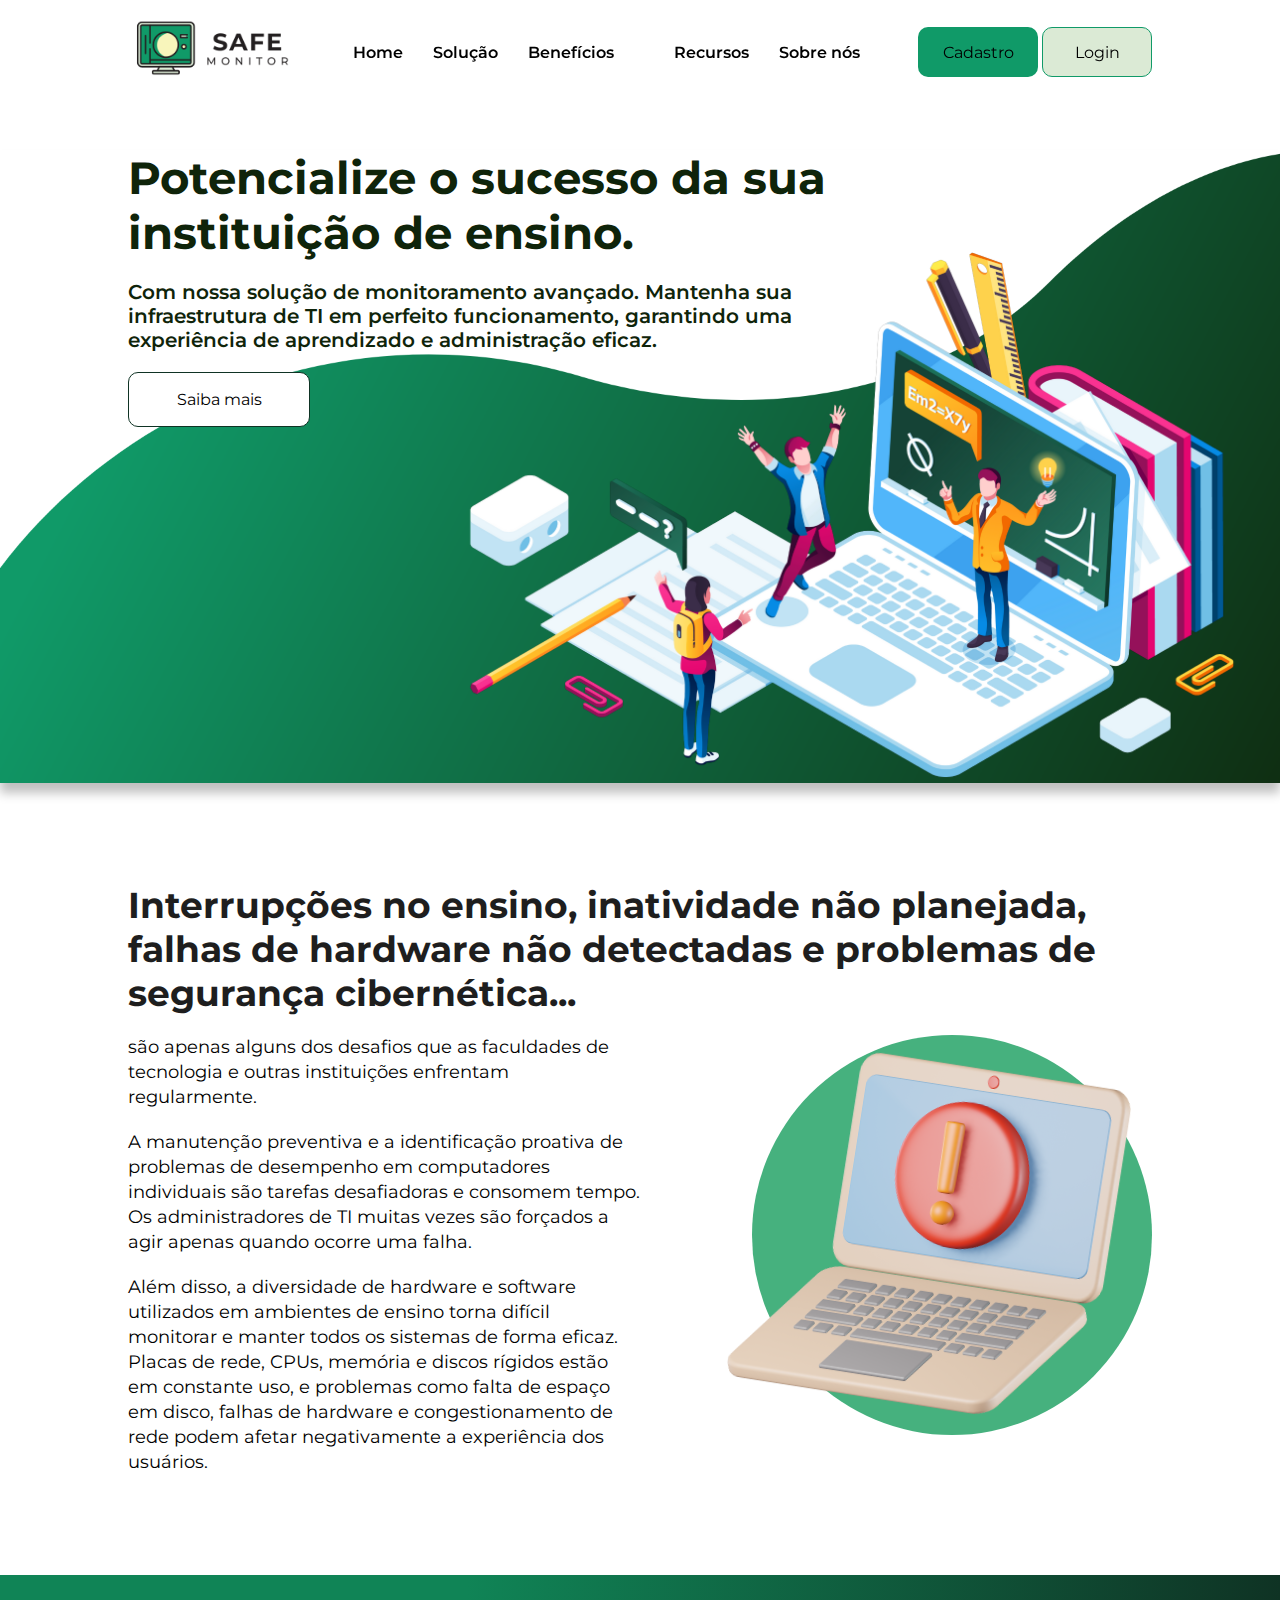
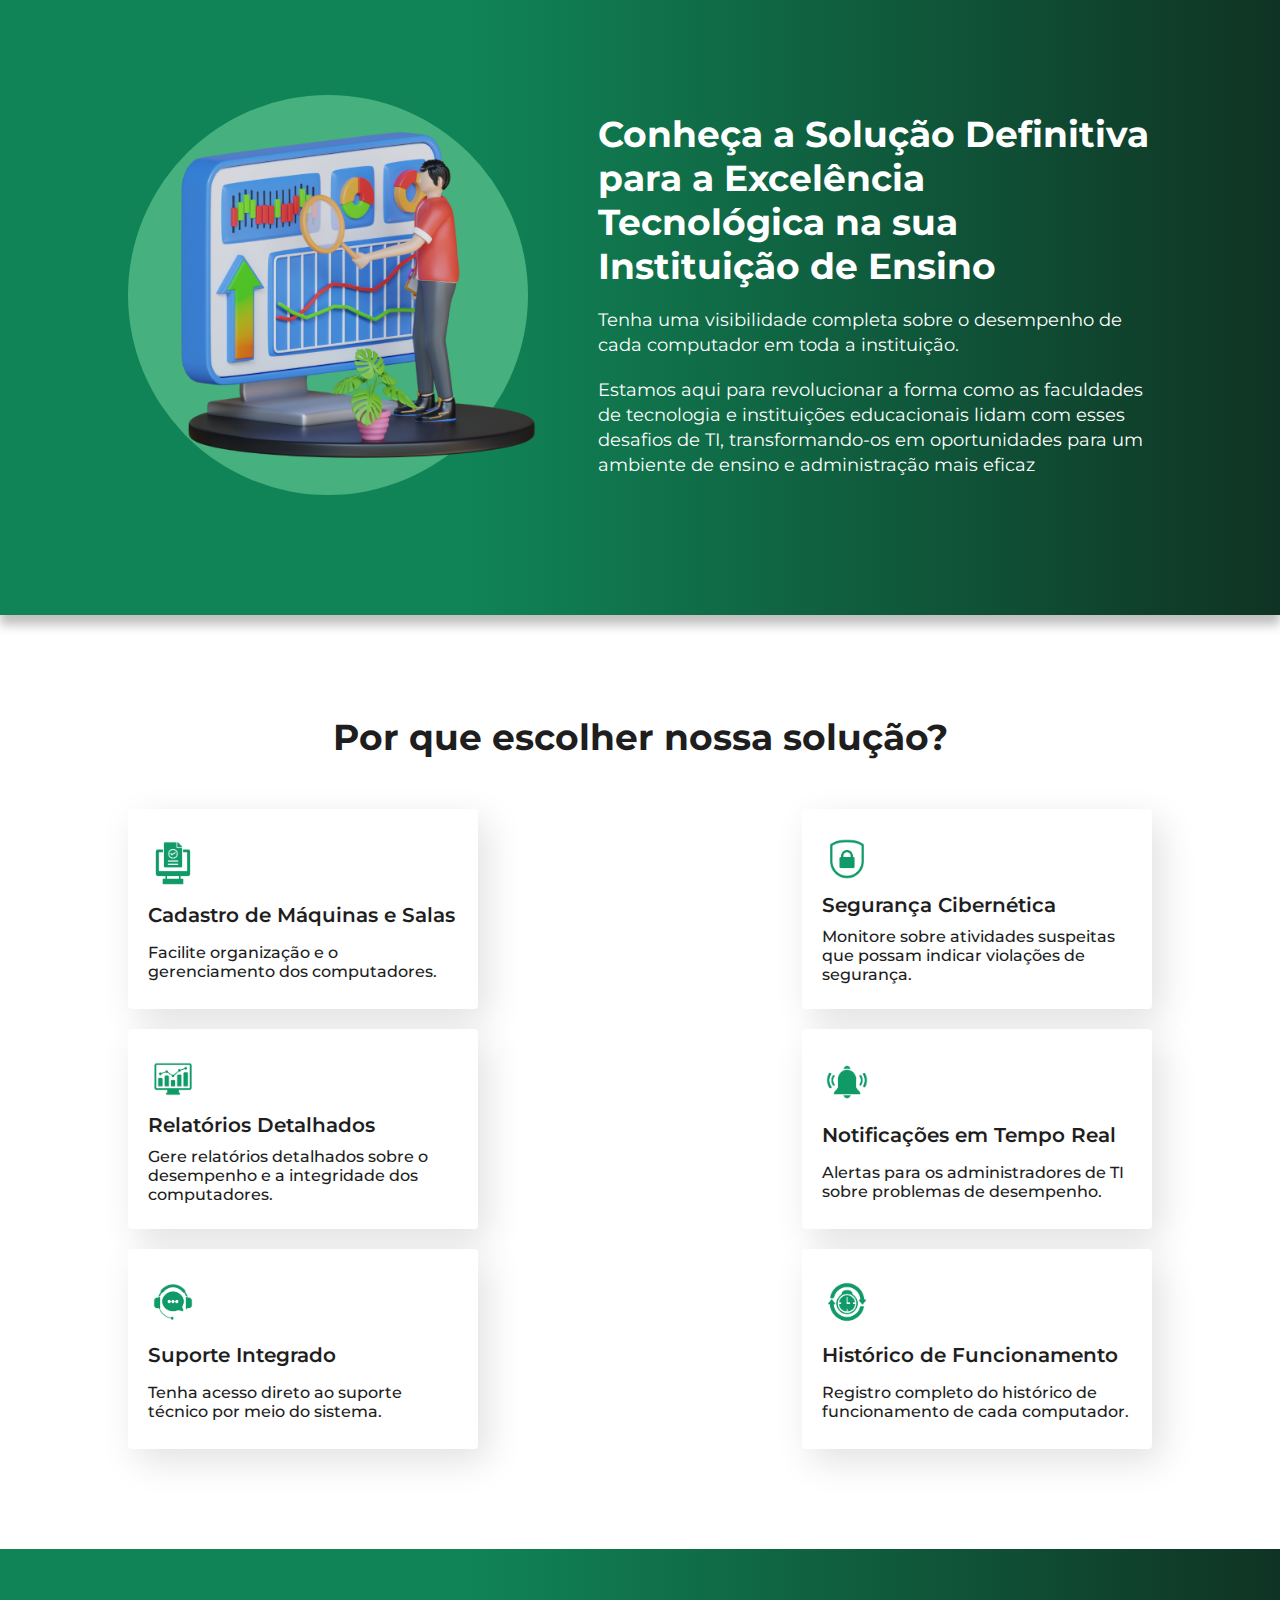
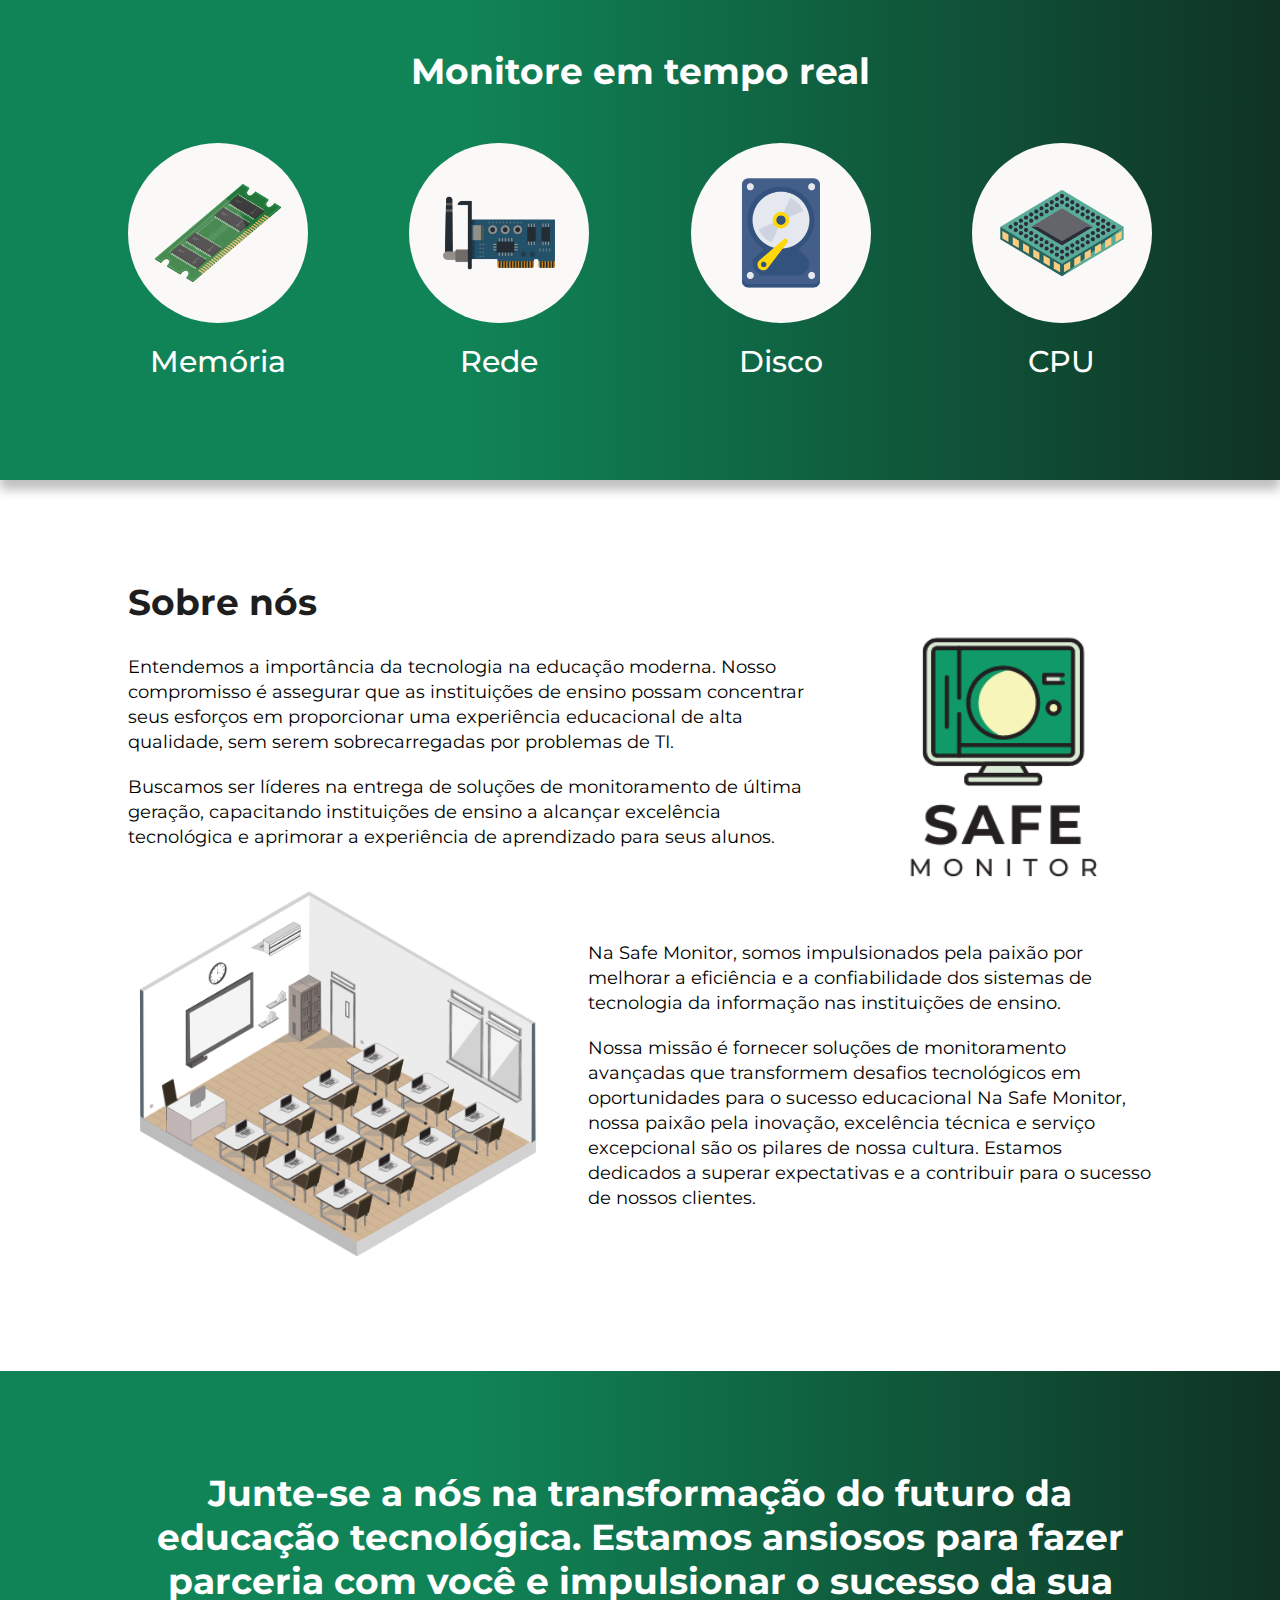
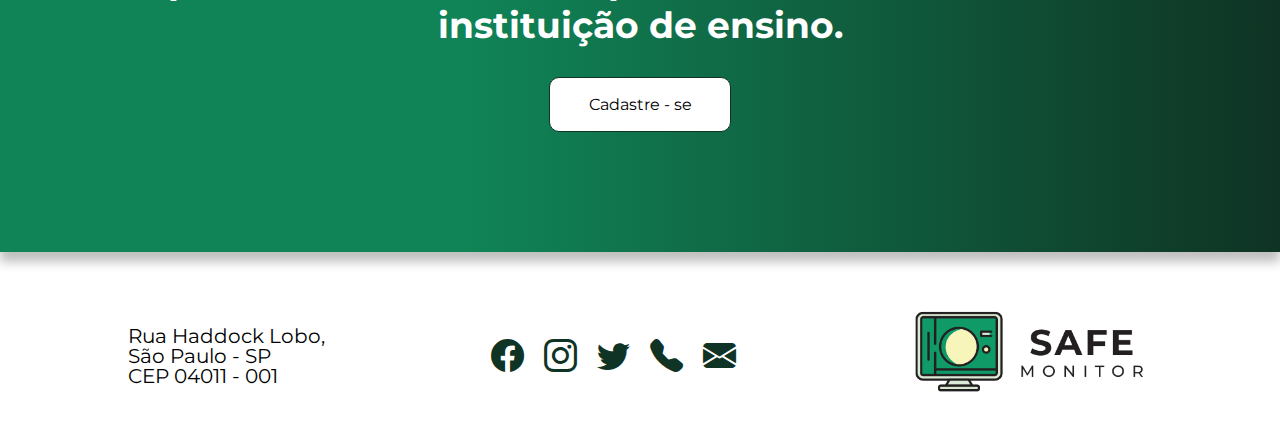
==== commit c7592fc8: "@DouglasSDQ - subindo responsividade 1200px" ====
--- a/index.html
+++ b/index.html
@@ -46,9 +46,9 @@
 
                 <div class="buttons_menu">
 
-                    <button class="btt_cadastro">Cadastro</button>
-
-                    <button class="btt_login">Login</button>
+                    <button class="btt_cadastro"><a href="./pages/cadastro.html">Cadastro</a></button>
+
+                    <button class="btt_login"><a href="./pages/login.html">Login</a></button>
 
                 </div> <!--login-cadastro-->
 
--- a/style/homeMobile.css
+++ b/style/homeMobile.css
@@ -4,7 +4,7 @@
 
 
     body {
-        max-width: 600px;
+        max-width: 100%;
     }
 
 
@@ -472,4 +472,337 @@
         font-size: 36px;
     }
 
+}
+
+/* 1200 PX  */
+
+@media only screen and (min-width: 1200px) {
+
+    /* CSS - Página principal */
+
+/* --------------- SESSÃO INÍCIO -----------------*/
+.ConteudoMobile{
+    display: none;
+}
+
+
+
+.sessao1-inicio {
+    width: 100%;
+    margin-top: 150px;
+    background-image: url(../assets/gradiente_inicio.png);
+    background-repeat: no-repeat;
+    background-size: cover;
+    box-shadow: 0px 10px 10px 0px rgba(0, 0, 0, 0.25);
+}
+
+.sessao1-inicio .content {
+    flex-direction: column;
+}
+
+.sessao1-inicio h1 {
+    color: #0F240A;
+    font-size: 45px;
+    font-style: normal;
+    font-weight: 700;
+}
+
+.sessao1-inicio h3 {
+    color: #0F240A;
+    font-size: 20px;
+    font-style: normal;
+    font-weight: 600;
+    line-height: normal;
+
+}
+
+.sessao1-inicio .img_inicio {
+    display: flex;
+    justify-content: right;
+}
+
+.sessao1-inicio .texto_inicio {
+    width: 70%;
+    display: flex;
+    flex-direction: column;
+    gap: 20px;
+
+}
+
+.sessao1-inicio img {
+    width: 800px;
+    margin-right: -100px;
+    margin-top: -200px;
+    z-index: 1;
+}
+
+
+/* --------------- SESSÃO PROBLEMA ---------------*/
+.sessao2-problema {
+    padding: 100px 0px;
+}
+
+.sessao2-problema .content {
+    flex-direction: column;
+    gap: 20px;
+}
+
+.sessao2-problema .box-conteudo {
+    display: flex;
+    justify-content: space-between;
+    align-content: center;
+    gap: 40px;
+}
+
+.texto-problema {
+    display: flex;
+    flex-direction: column;
+    gap: 20px;
+    width: 50%;
+}
+
+.img-problema {
+    display: flex;
+}
+
+.circulo {
+    display: flex;
+    align-items: center;
+    justify-content: center;
+    width: 400px;
+    height: 400px;
+    border-radius: 500px;
+    background: #46B17E;
+}
+
+.sessao2-problema img {
+    align-self: center;
+    margin-left: -30px;
+    width: 450px;
+    height: 450px;
+    transform: rotate(8.898deg);
+}
+
+
+/* --------------- SESSÃO SOLUÇÃO ---------------*/
+
+.sessao3-solucao {
+    padding: 100px 0px;
+    background: linear-gradient(270deg, #0F3324 0%, #108456 63.54%);
+    box-shadow: 0px 10px 10px 0px rgba(0, 0, 0, 0.25);
+
+}
+
+.sessao3-solucao .content {
+    display: flex;
+    align-items: center;
+    justify-content: space-between;
+    gap: 70px;
+    padding: 20px 0px;
+
+}
+
+.img-solucao {
+    width: 40%;
+}
+
+.sessao3-solucao img {
+    width: 400px;
+}
+
+.sessao3-solucao .circulo {
+    width: 400px;
+    height: 400px;
+    flex-shrink: 0;
+    fill: rgba(173, 255, 226, 0.62);
+
+}
+
+.texto-solucao {
+    display: flex;
+    flex-direction: column;
+    gap: 20px;
+}
+
+.texto-solucao h1 {
+    color: white;
+}
+
+.texto-solucao p {
+    color: white;
+}
+
+/* --------------- SESSÃO BENEFÍCIOS ---------------*/
+.sessao4-beneficios {
+    padding: 100px 0px;
+}
+
+.sessao4-beneficios h1 {
+    text-align: center;
+    margin-bottom: 30px;
+}
+
+.sessao4-beneficios .content {
+    flex-direction: column;
+}
+
+.sessao4-beneficios .box-conteudo {
+    display: flex;
+    flex-wrap: wrap;
+    justify-content: space-between;
+
+}
+
+.sessao4-beneficios .card {
+    width: 350px;
+    height: 200px;
+    border-radius: 4px;
+    background: #FFF;
+    box-shadow: 9px 12px 37px 0px rgba(0, 0, 0, 0.12);
+    margin-top: 20px;
+
+    padding: 20px;
+    display: flex;
+    flex-direction: column;
+    justify-content: space-around;
+
+}
+
+.sessao4-beneficios .card img {
+    width: 50px;
+}
+
+.sessao4-beneficios .card p {
+    color: #1E1E1E;
+    font-size: 16px;
+    font-style: normal;
+    font-weight: 500;
+    line-height: normal;
+}
+
+.sessao4-beneficios .card h3 {
+    color: #1E1E1E;
+    font-size: 20px;
+    font-style: normal;
+    font-weight: 600;
+    line-height: normal;
+}
+
+/* --------------- SESSÃO RECURSOS---------------*/
+.sessao5-recursos {
+    padding: 100px 0px;
+    background: linear-gradient(270deg, #0F3324 0%, #108456 63.54%);
+    box-shadow: 0px 10px 10px 0px rgba(0, 0, 0, 0.25);
+}
+
+.sessao5-recursos .content {
+    flex-direction: column;
+    gap: 50px;
+}
+
+.sessao5-recursos h1 {
+    text-align: center;
+    color: white;
+}
+
+.sessao5-recursos .box-conteudo {
+    display: flex;
+    flex-direction: row;
+    justify-content: space-between;
+}
+
+.card-recursos {
+    display: flex;
+    flex-direction: column;
+    align-items: center;
+    justify-content: center;
+    gap: 20px;
+    color: white;
+}
+
+.sessao5-recursos .elipse {
+    width: 180px;
+    height: 180px;
+    background-color: #FBF8F8;
+    border-radius: 50%;
+
+    display: flex;
+    align-items: center;
+    justify-content: center;
+}
+
+.card-recursos img {
+    width: 140px;
+}
+
+.card-recursos h3 {
+    color: #FFF;
+    text-align: center;
+    font-size: 30px;
+    font-style: normal;
+    font-weight: 500;
+    line-height: normal;
+}
+
+
+/* --------------- SESSÃO SOBRE NÓS---------------*/
+.sessao6-sobrenos {
+    padding: 100px 0px;
+}
+
+.sessao6-sobrenos .content{
+    flex-direction: column;
+}
+
+.conteudo{
+    margin-top: -30px;
+    display: flex;
+    align-items: center;
+    justify-content: space-between;
+    gap: 40px;
+}
+
+.pt2{
+    flex-direction: row-reverse;
+}
+
+.pt1 .img-sobrenos  img{
+    width: 300px;
+}
+
+.img-sobrenos img{
+    width: 420px;
+}
+
+.texto-sobrenos{
+    height: 100%;
+    display: flex;
+    flex-direction: column;
+    gap: 20px;
+    align-items: center;
+    justify-content: center;
+
+}
+
+/* --------------- SESSÃO FINAL---------------*/
+.sessao7-final{
+    padding: 100px 0px;
+    background: linear-gradient(270deg, #0F3324 0%, #108456 63.54%);
+    box-shadow: 0px 10px 10px 0px rgba(0, 0, 0, 0.25);
+}
+
+.sessao7-final .content{
+    flex-direction: column;
+    align-items: center;
+    justify-content: center;
+    gap: 30px;
+}
+
+.sessao7-final h1{
+    text-align: center;
+    color: white;
+    font-size: 36px;
+}
+
+    
 }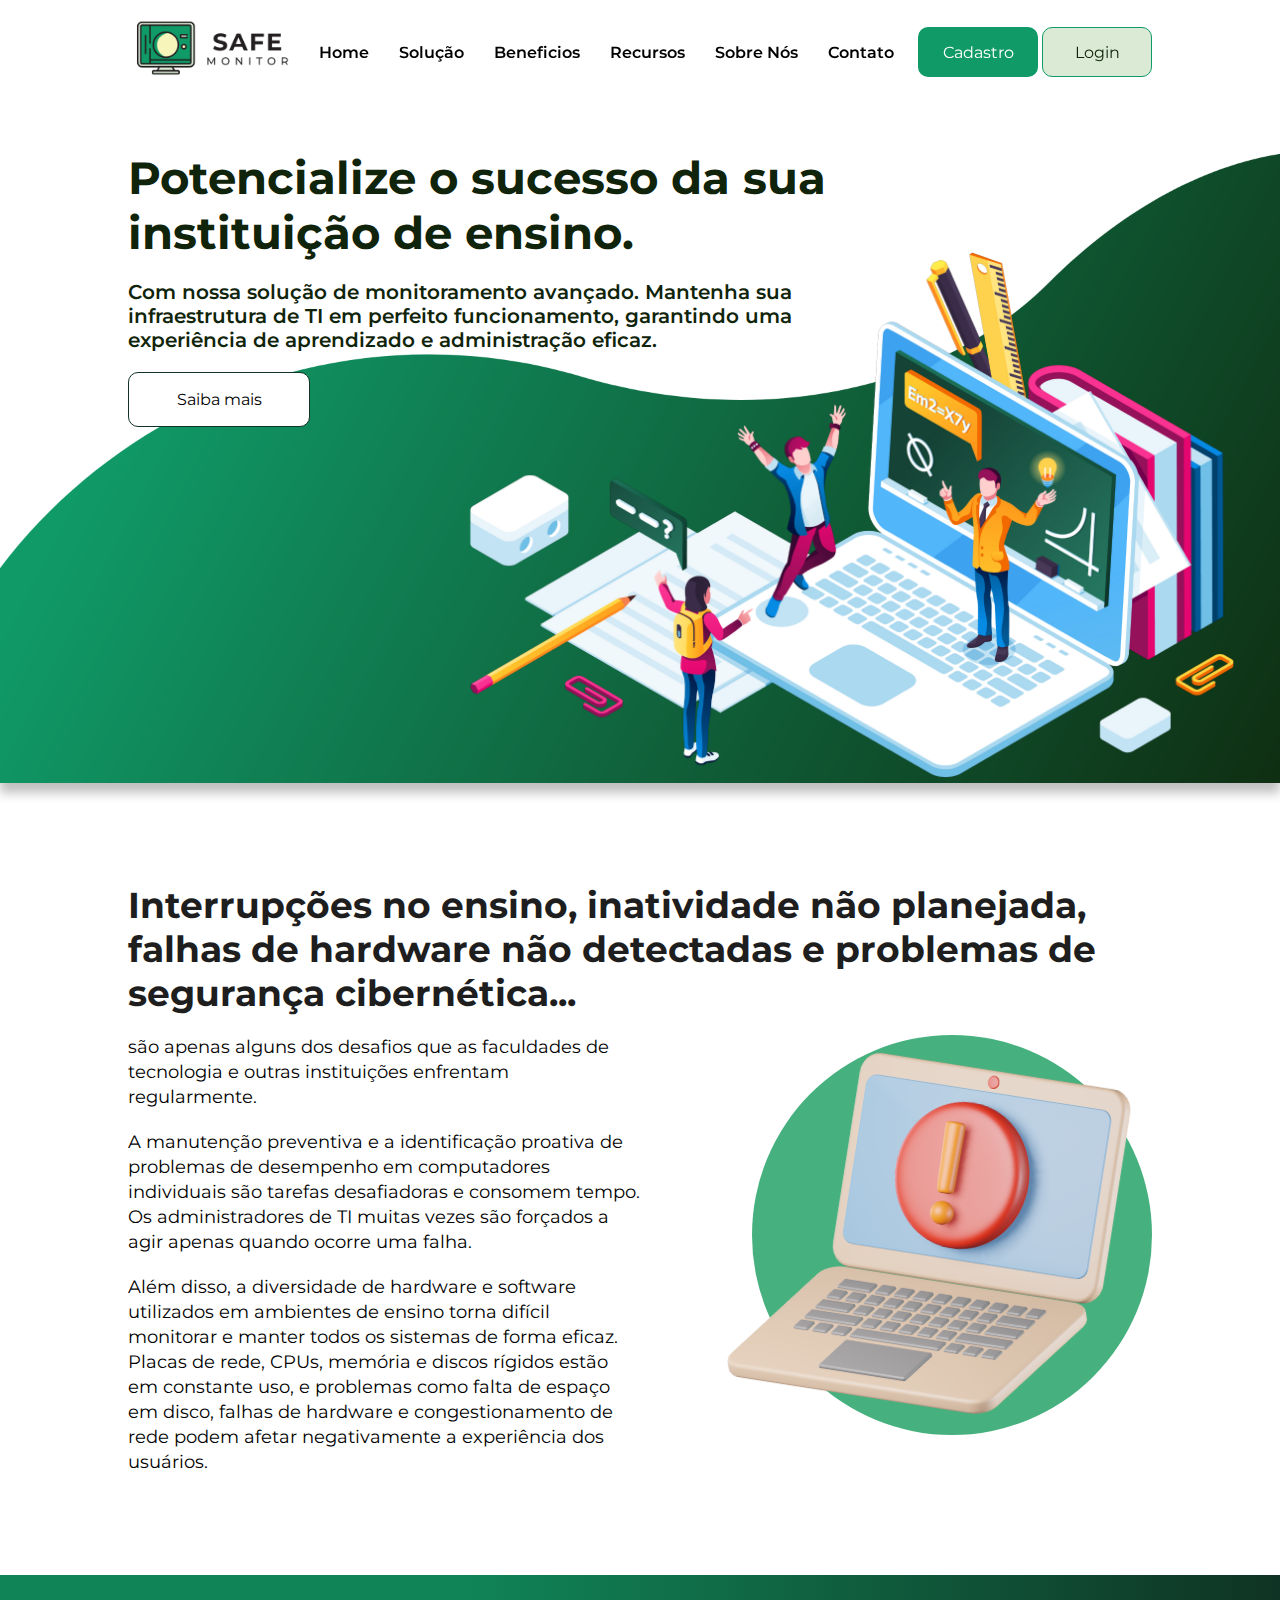
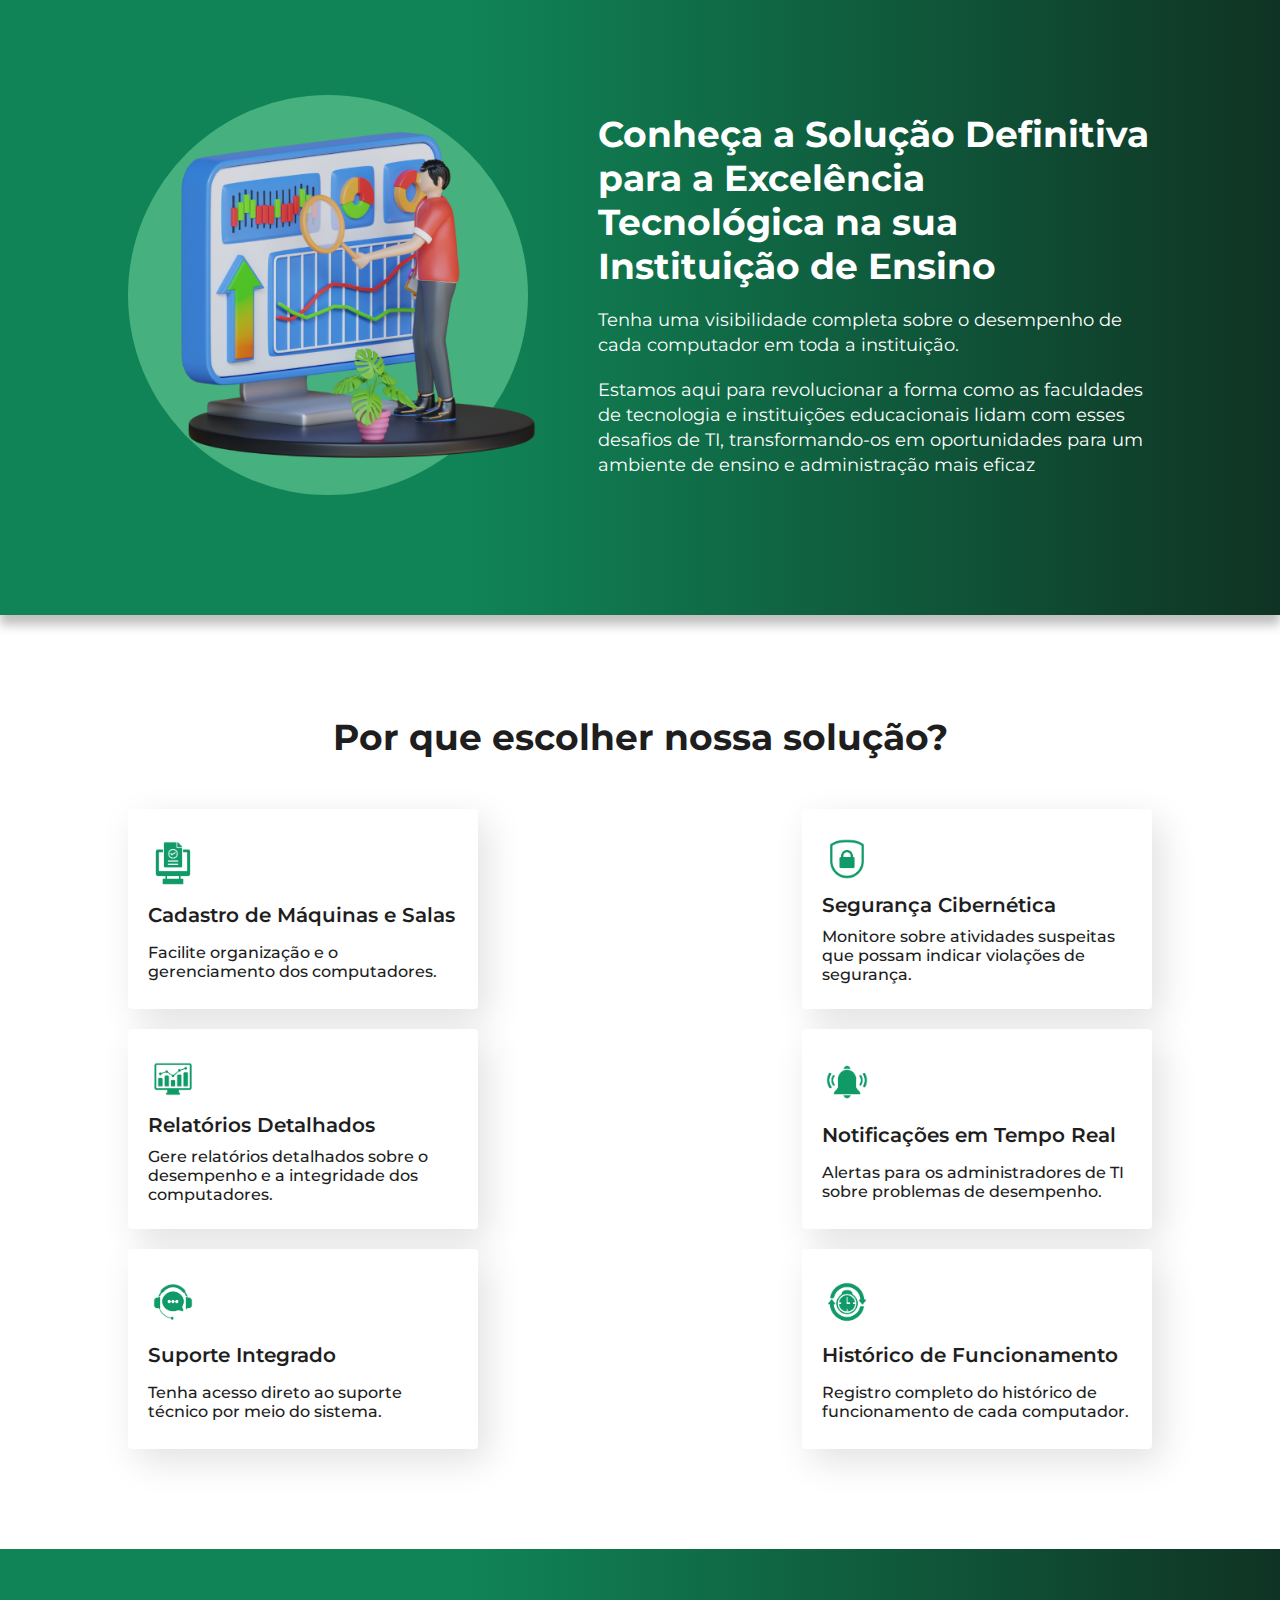
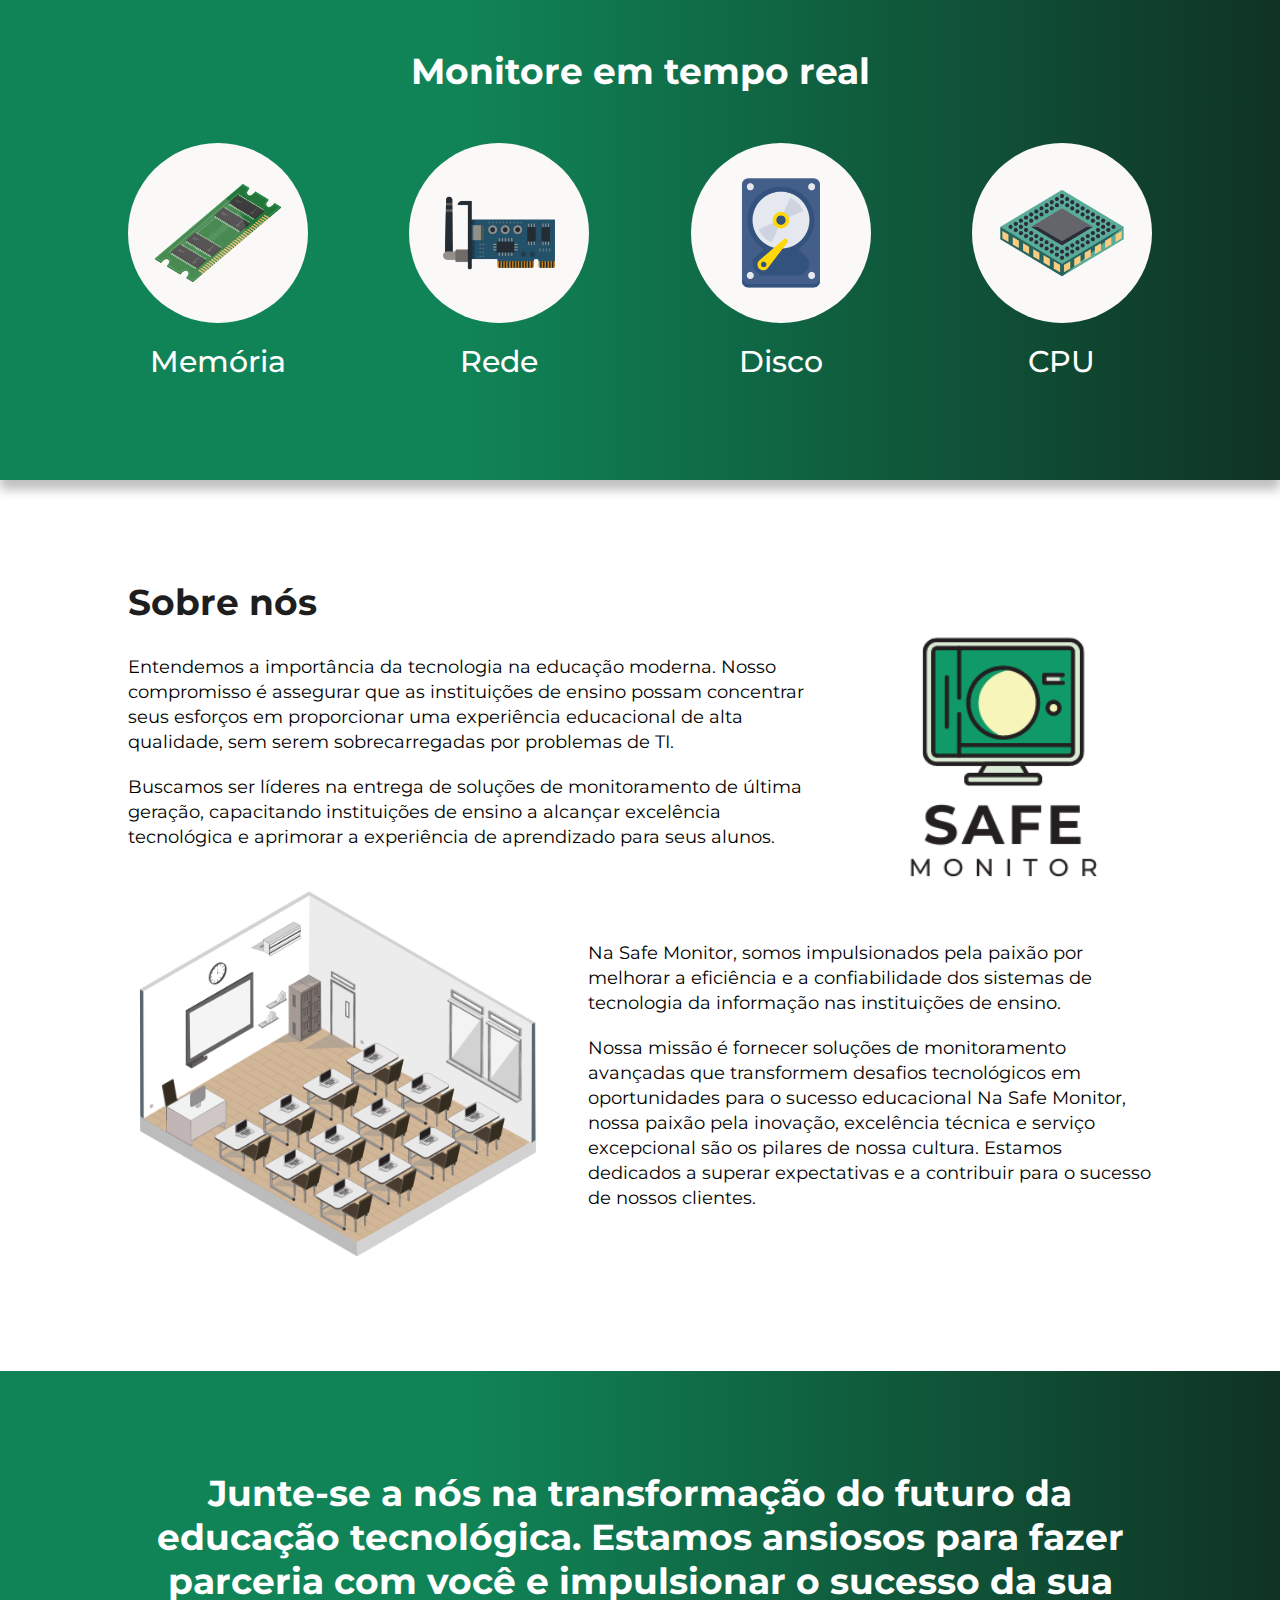
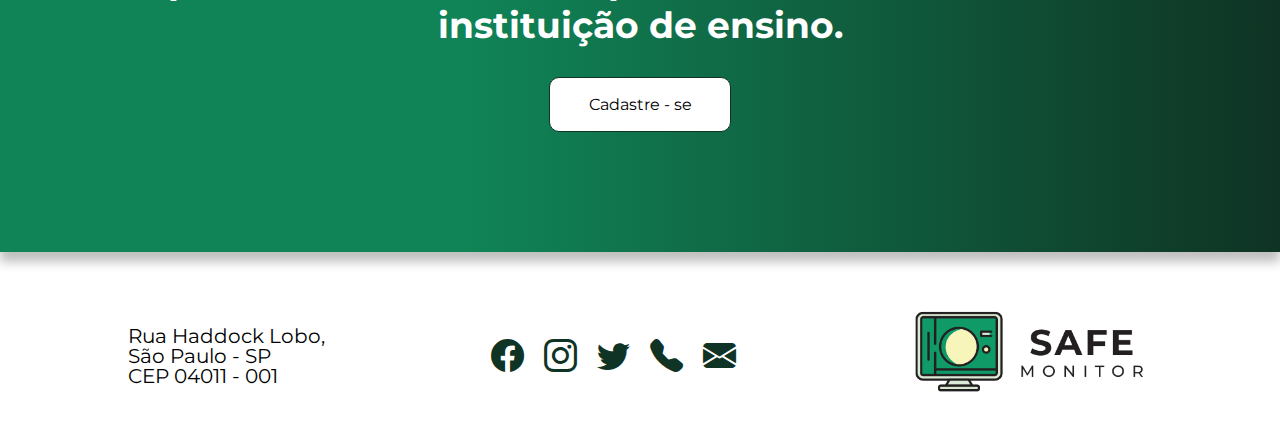
==== commit c18082b1: "Ajustes para versão responsiva" ====
--- a/index.html
+++ b/index.html
@@ -6,10 +6,7 @@
     <meta name="viewport" content="width=device-width, initial-scale=1.0">
     <title>Home | Safe Monitor</title>
     <link rel="stylesheet" href="./style/style.css">
-    <link rel="stylesheet"
-        href="https://fonts.googleapis.com/css2?family=Material+Symbols+Outlined:opsz,wght,FILL,GRAD@20..48,100..700,0..1,-50..200" />
     <script src="js/main.js"></script>
-    <link rel="stylesheet" href="./style/homeMobile.css">
 </head>
 
 <body>
@@ -22,33 +19,37 @@
             <div class="content">
 
                 <div class="logo">
-                    <img src="assets/logo/logo_horizontal.png" alt="">
+                    <img src="../assets/logo/logo_horizontal.png" alt="">
                 </div> <!--logo-->
 
                 <nav>
                     <ul>
-                        <a href="">
+                        <a href="#home">
                             <li>Home</li>
                         </a>
-                        <a href="">
+                        <a href="#solucao">
                             <li>Solução</li>
                         </a>
-                        <a href="">
-                            <li>Benefícios</li>
+                        <a href="#beneficios">
+                            <li>Beneficios</li>
                         </a>
-                        <a href=""></a>
-                        <li>Recursos</li></a>
-                        <a href="">
-                            <li>Sobre nós</li>
+                        <a href="#recursos">
+                            <li>Recursos</li>
+                        </a>
+                        <a href="#sobre">
+                            <li>Sobre Nós</li>
+                        </a>
+                        <a href="./pages/contato.html">
+                            <li>Contato</li>
                         </a>
                     </ul>
                 </nav>
 
                 <div class="buttons_menu">
 
-                    <button class="btt_cadastro"><a href="./pages/cadastro.html">Cadastro</a></button>
-
-                    <button class="btt_login"><a href="./pages/login.html">Login</a></button>
+                    <button class="btt_cadastro" onclick="acessarCadastroDiretorio()">Cadastro</button>
+
+                    <button class="btt_login" onclick="acessarLoginDiretorio()">Login</button>
 
                 </div> <!--login-cadastro-->
 
@@ -58,6 +59,8 @@
 
     </header>
 
+
+    <!-- HEADER - RESPONSIVO -->
     <div class="header-mobile">
 
         <div class="mobile-logo">
@@ -89,17 +92,18 @@
                 <li>Sobre nós</li>
             </a>
 
-            
-                <button class="btnLogin"><a href="./pages/login.html">Login</a></button>
-                <button class="btnCadastro"><a href="./pages/login.html">Cadastre-se</a></button>
-            
+            <button class="btnLogin"><a href="./pages/login.html">Login</a></button>
+            <button class="btnCadastro"><a href="./pages/login.html">Cadastre-se</a></button>
 
         </ul>
     </div>
 
-    <!-- COMEÇO - CONTEUDO - DESKTOP - INICIO -->
-
-    <div class="ConteudoDeskTop">
+    <!-- FIM -  HEADER -->
+
+    <!-- COMEÇO CONTEÚDO DESKTOP -->
+    <div class="ConteudoDesktop">
+        
+        <!-- COMEÇO - SESSÃO 1 - ÍNICIO -->
         <section class="sessao1-inicio" id="home">
 
             <div class="container">
@@ -114,7 +118,9 @@
                             Mantenha sua infraestrutura de TI em perfeito funcionamento, garantindo uma experiência de
                             aprendizado e administração eficaz.</h3>
 
-                        <button class="btt_saiba_mais">Saiba mais</button>
+                        <a id="link-problema" href="#problema">
+                            <button class="btt_saiba_mais">Saiba mais</button>
+                        </a>
 
                     </div> <!--texto-inicio-->
 
@@ -131,7 +137,7 @@
 
 
         <!-- COMEÇO - SESSÃO 2 - PROBLEMA -->
-        <section class="sessao2-problema" id="">
+        <section class="sessao2-problema" id="problema">
 
             <div class="container">
 
@@ -324,7 +330,7 @@
 
 
         <!-- COMEÇO - SESSÃO 6 - SOBRE NÓS -->
-        <section class="sessao6-sobrenos" id="sobrenos">
+        <section class="sessao6-sobrenos" id="sobre">
 
             <div class="container">
 
@@ -392,7 +398,7 @@
                     <h1>Junte-se a nós na transformação do futuro da educação tecnológica. Estamos ansiosos para fazer
                         parceria com você e impulsionar o sucesso da sua instituição de ensino.</h1>
 
-                    <button class="btt_saiba_mais">
+                    <button class="btt_saiba_mais" onclick="acessarCadastro()">
                         Cadastre - se
                     </button>
 
@@ -401,12 +407,14 @@
             </div><!-- container -->
 
         </section>
+        <!-- FIM - SESSÃO 7 - FINAL -->
     </div>
-
-    <!-- FIM - CONTEUDO - DESKTOP - INCIO -->
-
-    <!-- COMEÇO - CONTEUDO - MOBILE - INICIO -->
-    <div class="ConteudoMobile">
+    <!-- FIM CONTEÚDO DESKTOP -->
+
+
+    <!-- COMEÇO CONTEÚDO RESPONSIVO -->
+     <!-- COMEÇO - CONTEUDO - MOBILE - INICIO -->
+     <div class="ConteudoMobile">
         <section class="sessao1-inicio">
 
             <div class="container">
@@ -487,11 +495,6 @@
                             </p>
                         </div>
 
-
-
-
-
-
                     </div>
 
                 </div><!-- content -->
@@ -741,8 +744,8 @@
 
         </section>
 
-    </div>
-    <!-- FIM - CONTEUDO - MOBILE - FINAL -->
+    </div>      
+    <!-- FIM CONTEÚDO RESPONSIVO -->
 
 
     <!-- COMEÇO - FOOTER -->
@@ -776,18 +779,8 @@
     </footer>
     <!-- FIM - FOOTER -->
 
-
-
-
-
-
-
-
-
-
 </body>
 
-
 <script src="./js/main.js"></script>
 
 </html>--- a/style/style.css
+++ b/style/style.css
@@ -5,6 +5,7 @@
 @import url("./contato.css");
 @import url("./login.css");
 @import url("./cadastro.css");
+@import url("./homeMobile.css");
 @import url("./form.css");
 @import url('https://fonts.googleapis.com/css2?family=Montserrat:ital,wght@0,100;0,200;0,300;0,400;0,500;0,600;0,700;0,800;0,900;1,200;1,300;1,400;1,500;1,600;1,700;1,800;1,900&display=swap');
 @import url("https://cdn.jsdelivr.net/npm/bootstrap-icons@1.10.5/font/bootstrap-icons.css");
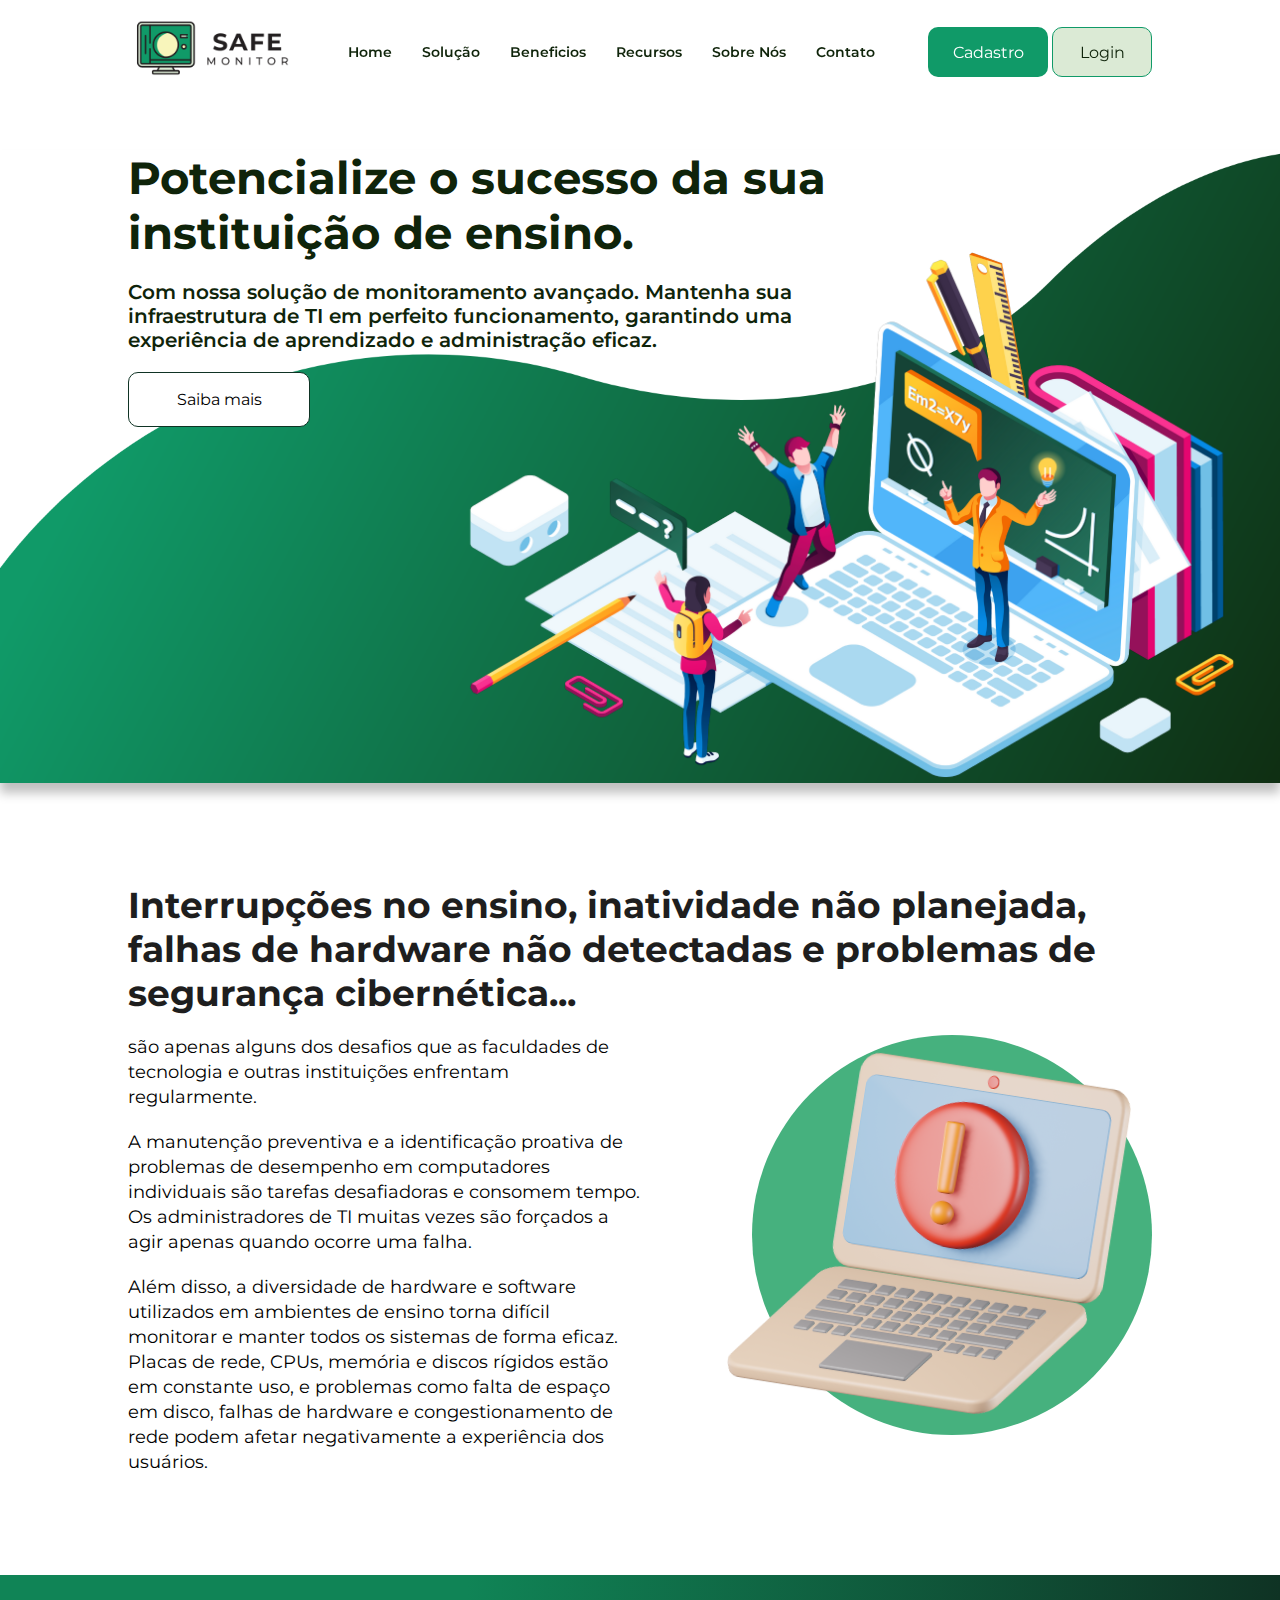
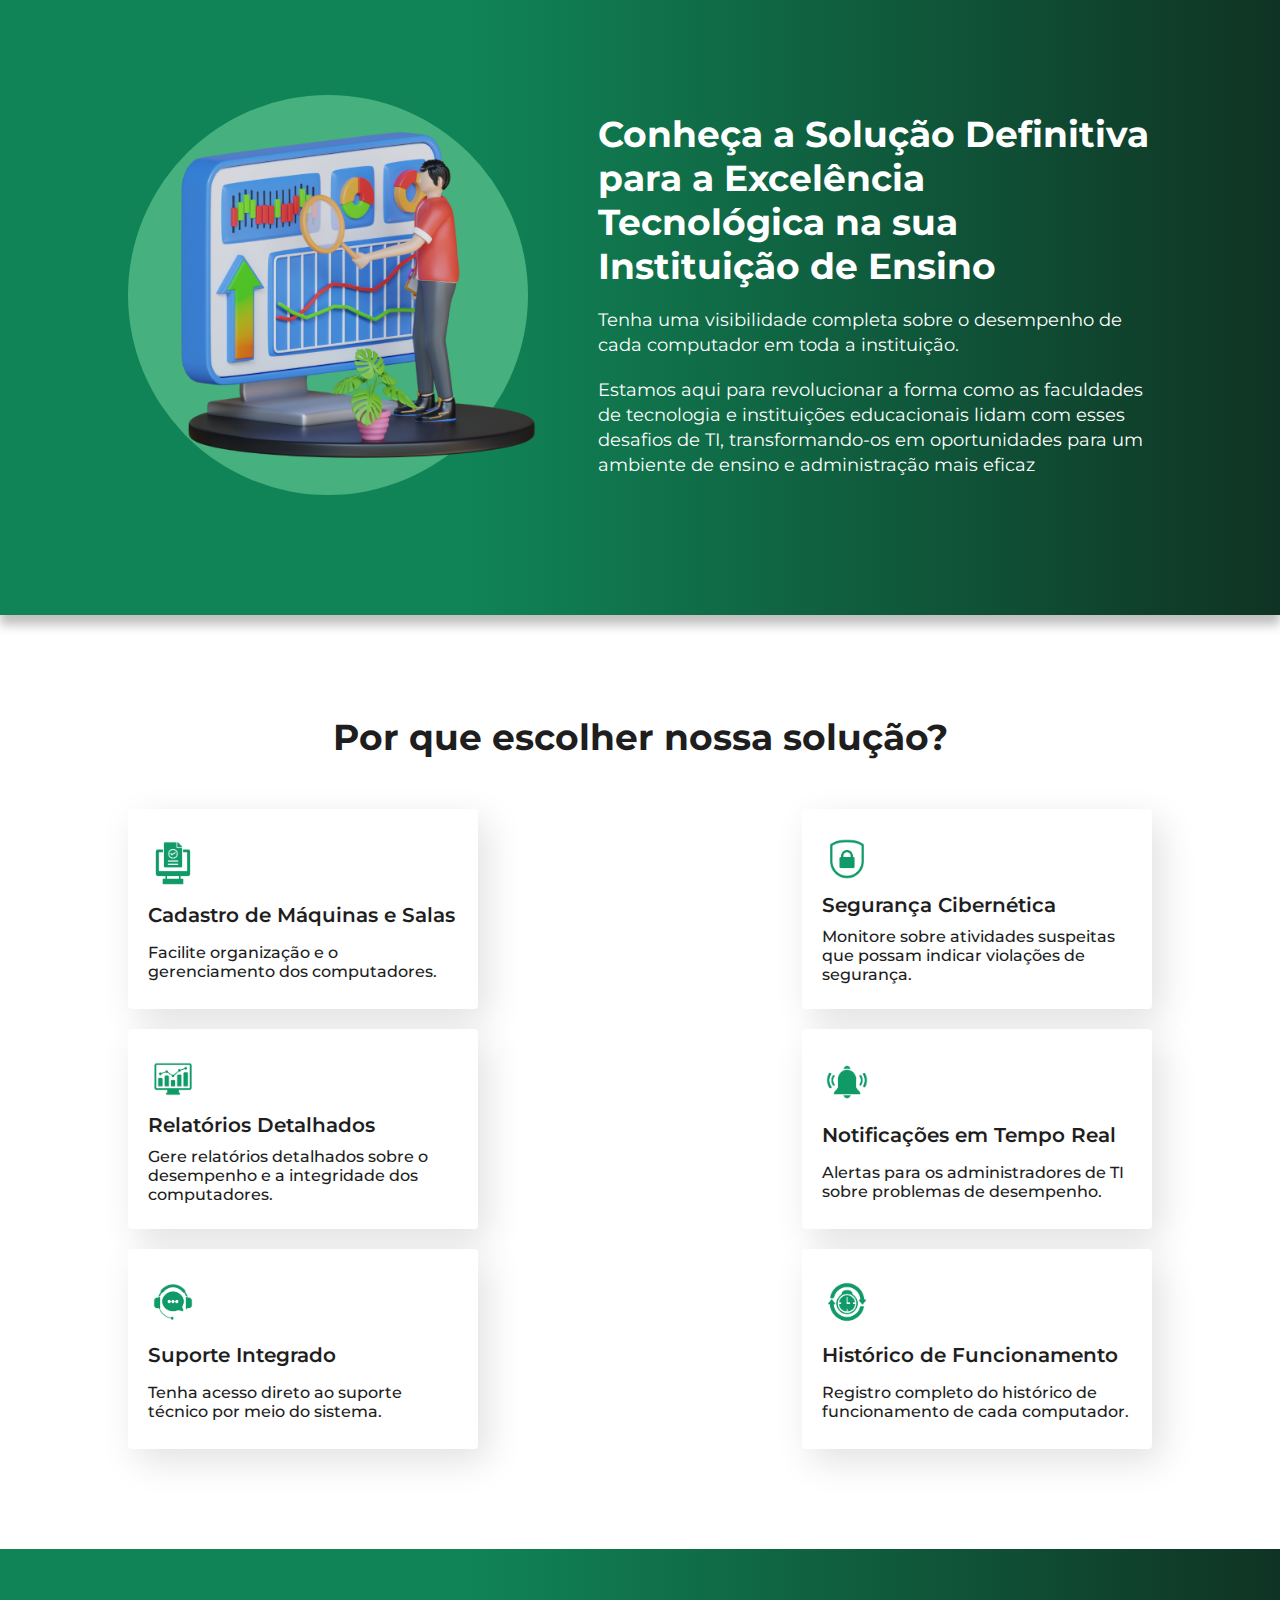
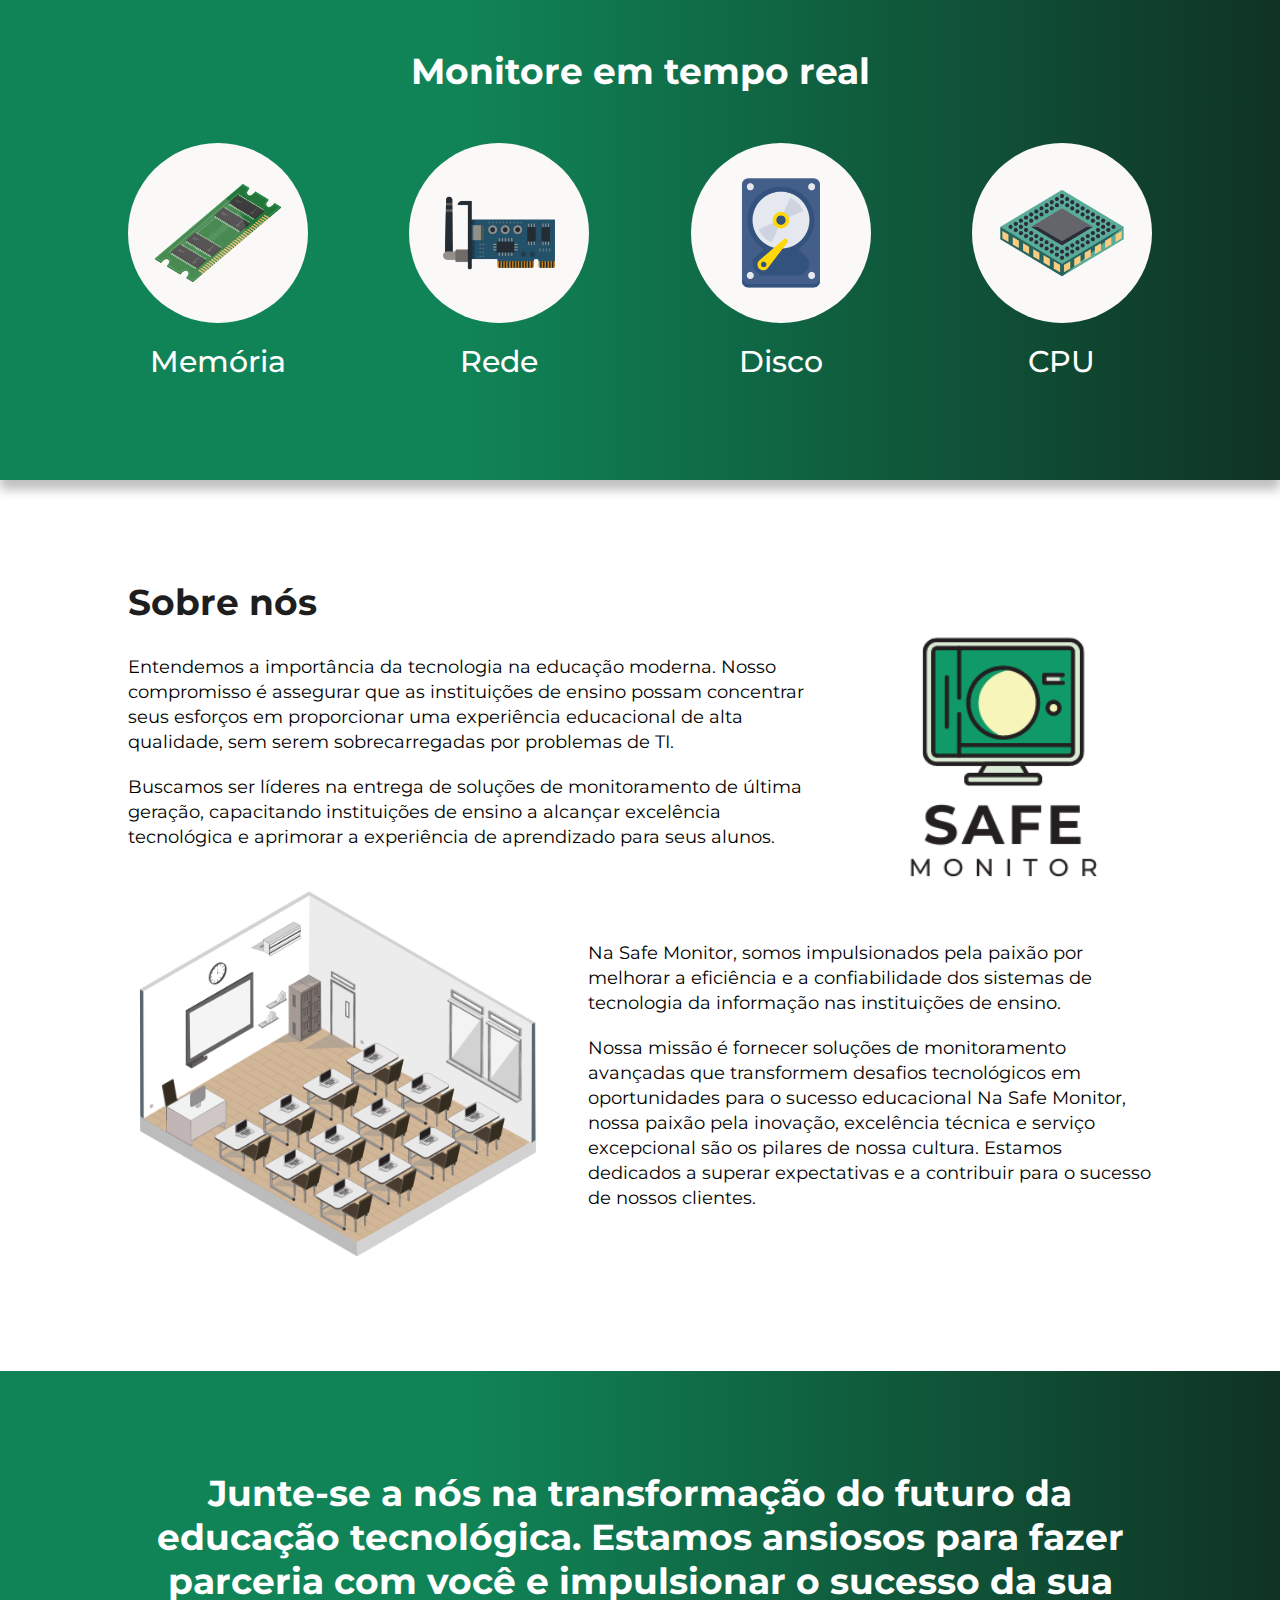
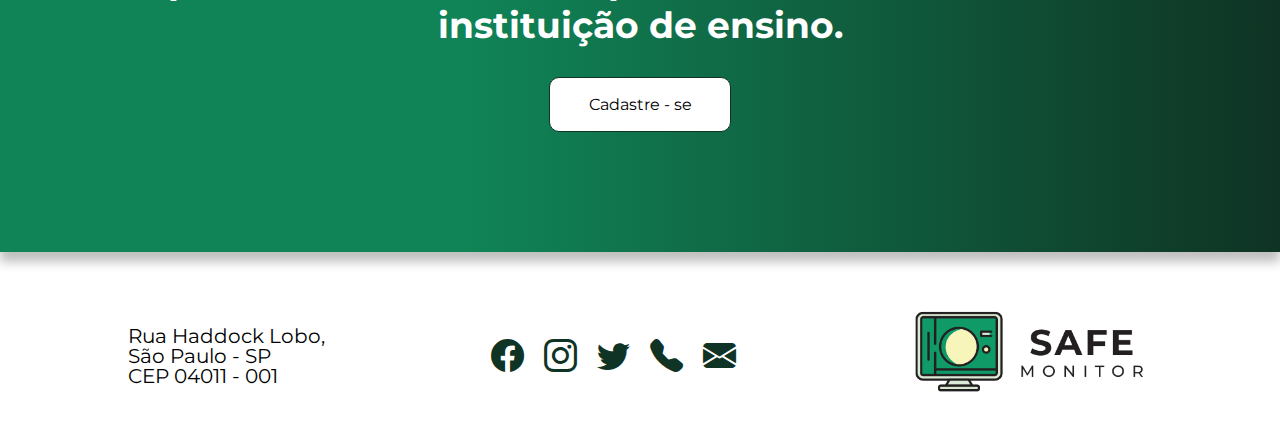
==== commit 4abddc66: "Update footer and header" ====
--- a/index.html
+++ b/index.html
@@ -64,7 +64,7 @@
     <div class="header-mobile">
 
         <div class="mobile-logo">
-            <img src="./assets/logo/monitor_logo_mobile.png" alt="">
+            <img src="./assets/logo/monitor_logo.png" alt="">
         </div>
         <div class="hb-menu" onclick="mostrarMenu()">
             <div class="stripe"></div>
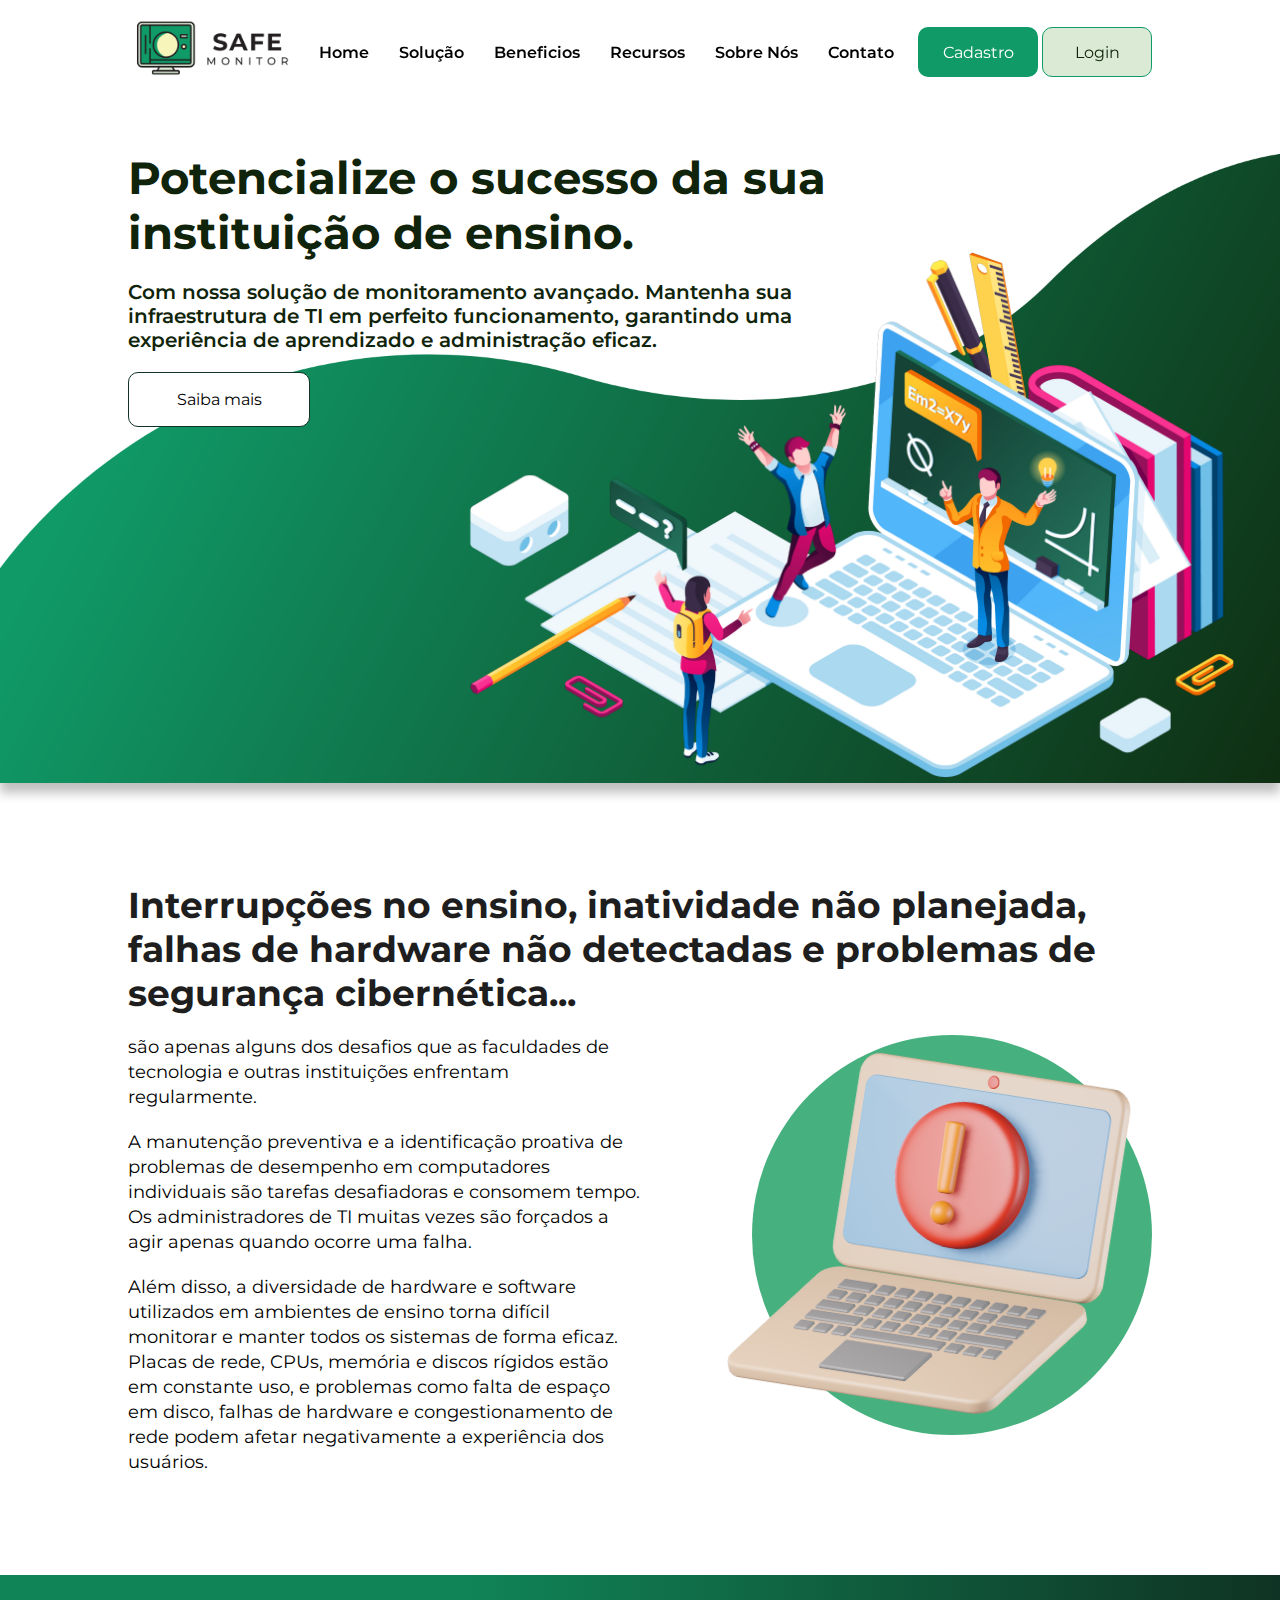
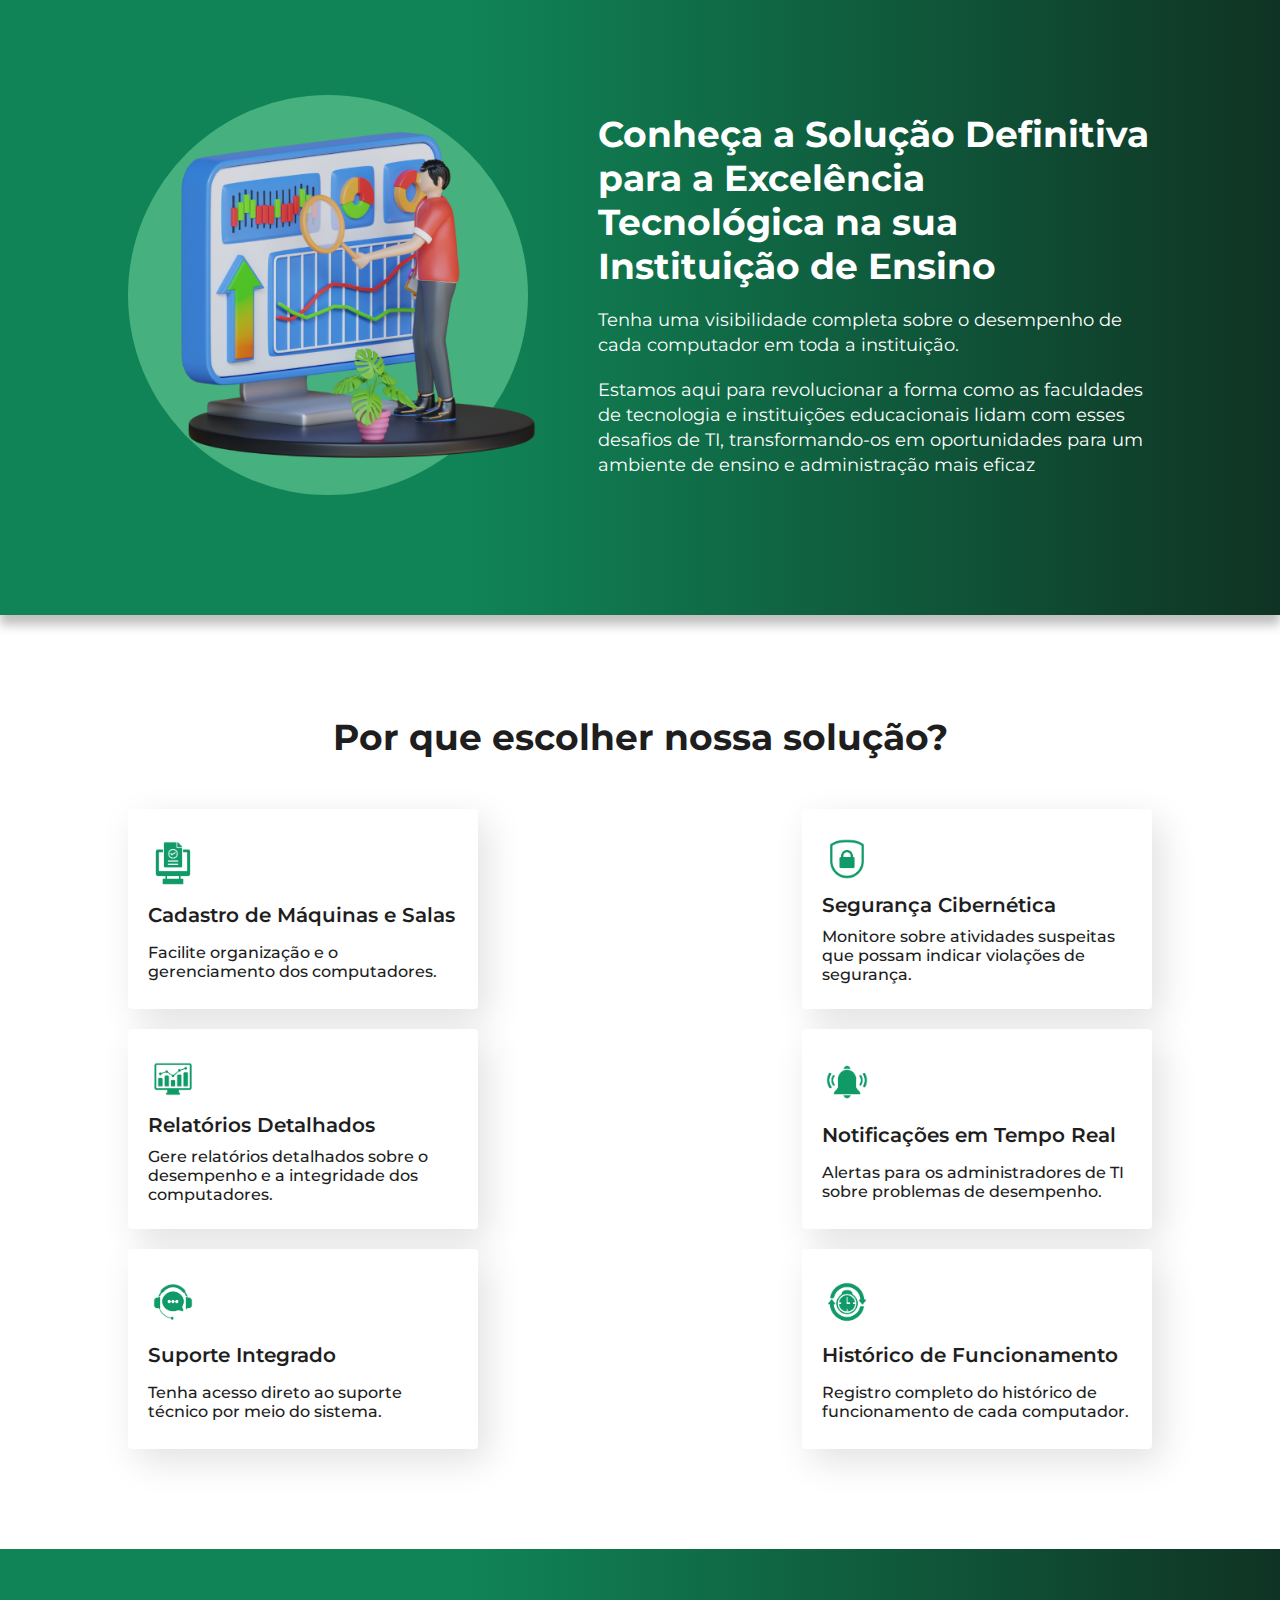
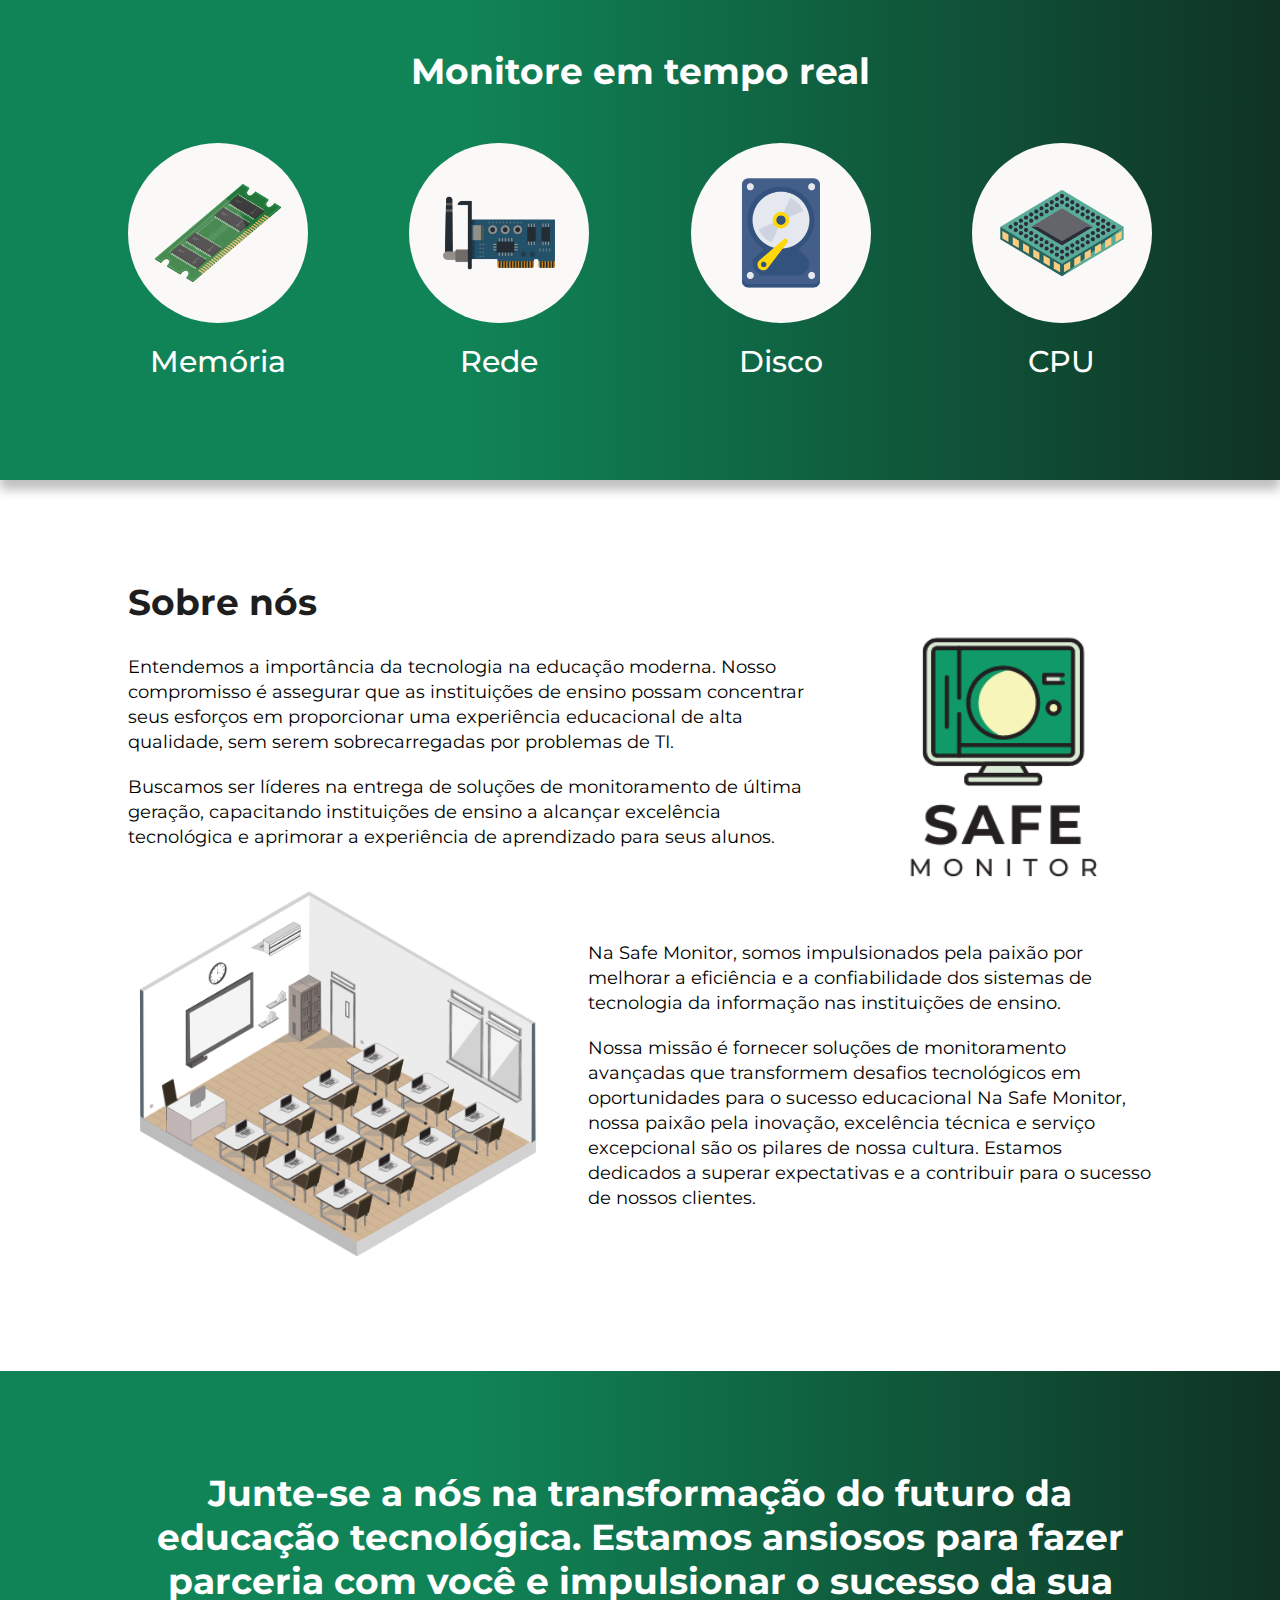
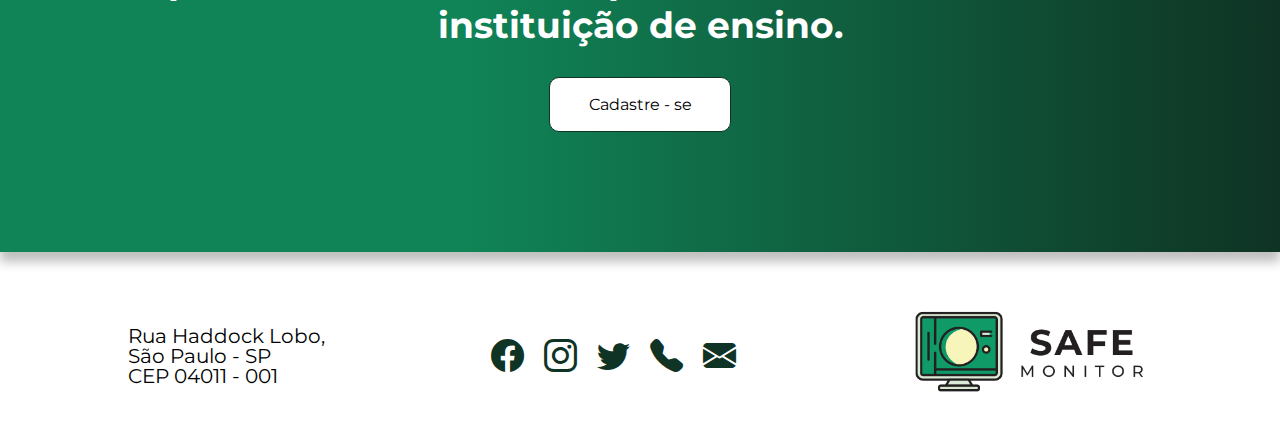
==== commit cd54b867: "Ajustes na responsividade" ====
--- a/index.html
+++ b/index.html
@@ -101,7 +101,7 @@
     <!-- FIM -  HEADER -->
 
     <!-- COMEÇO CONTEÚDO DESKTOP -->
-    <div class="ConteudoDesktop">
+    <div class="ConteudoDeskTop">
         
         <!-- COMEÇO - SESSÃO 1 - ÍNICIO -->
         <section class="sessao1-inicio" id="home">
@@ -112,7 +112,7 @@
 
                     <div class="texto_inicio">
 
-                        <h1>Potencialize o sucesso da sua <br> instituição de ensino.</h1>
+                        <h1>Potencialize o sucesso da sua instituição de ensino.</h1>
 
                         <h3>Com nossa solução de monitoramento avançado.
                             Mantenha sua infraestrutura de TI em perfeito funcionamento, garantindo uma experiência de
@@ -423,7 +423,7 @@
 
                     <div class="texto_inicio">
 
-                        <h1>Potencialize o sucesso da sua <br> instituição de ensino.</h1>
+                        <h1>Potencialize o sucesso da sua instituição de ensino.</h1>
 
                         <h3>Com nossa solução de monitoramento avançado.
                             Mantenha sua infraestrutura de TI em perfeito funcionamento, garantindo uma experiência de
@@ -769,6 +769,8 @@
                     <i class="bi bi-envelope-fill icon"></i>
                 </div>
 
+               
+
                 <div class="logo">
                     <img src="./assets/logo/logo_horizontal.png" alt="">
                 </div>
